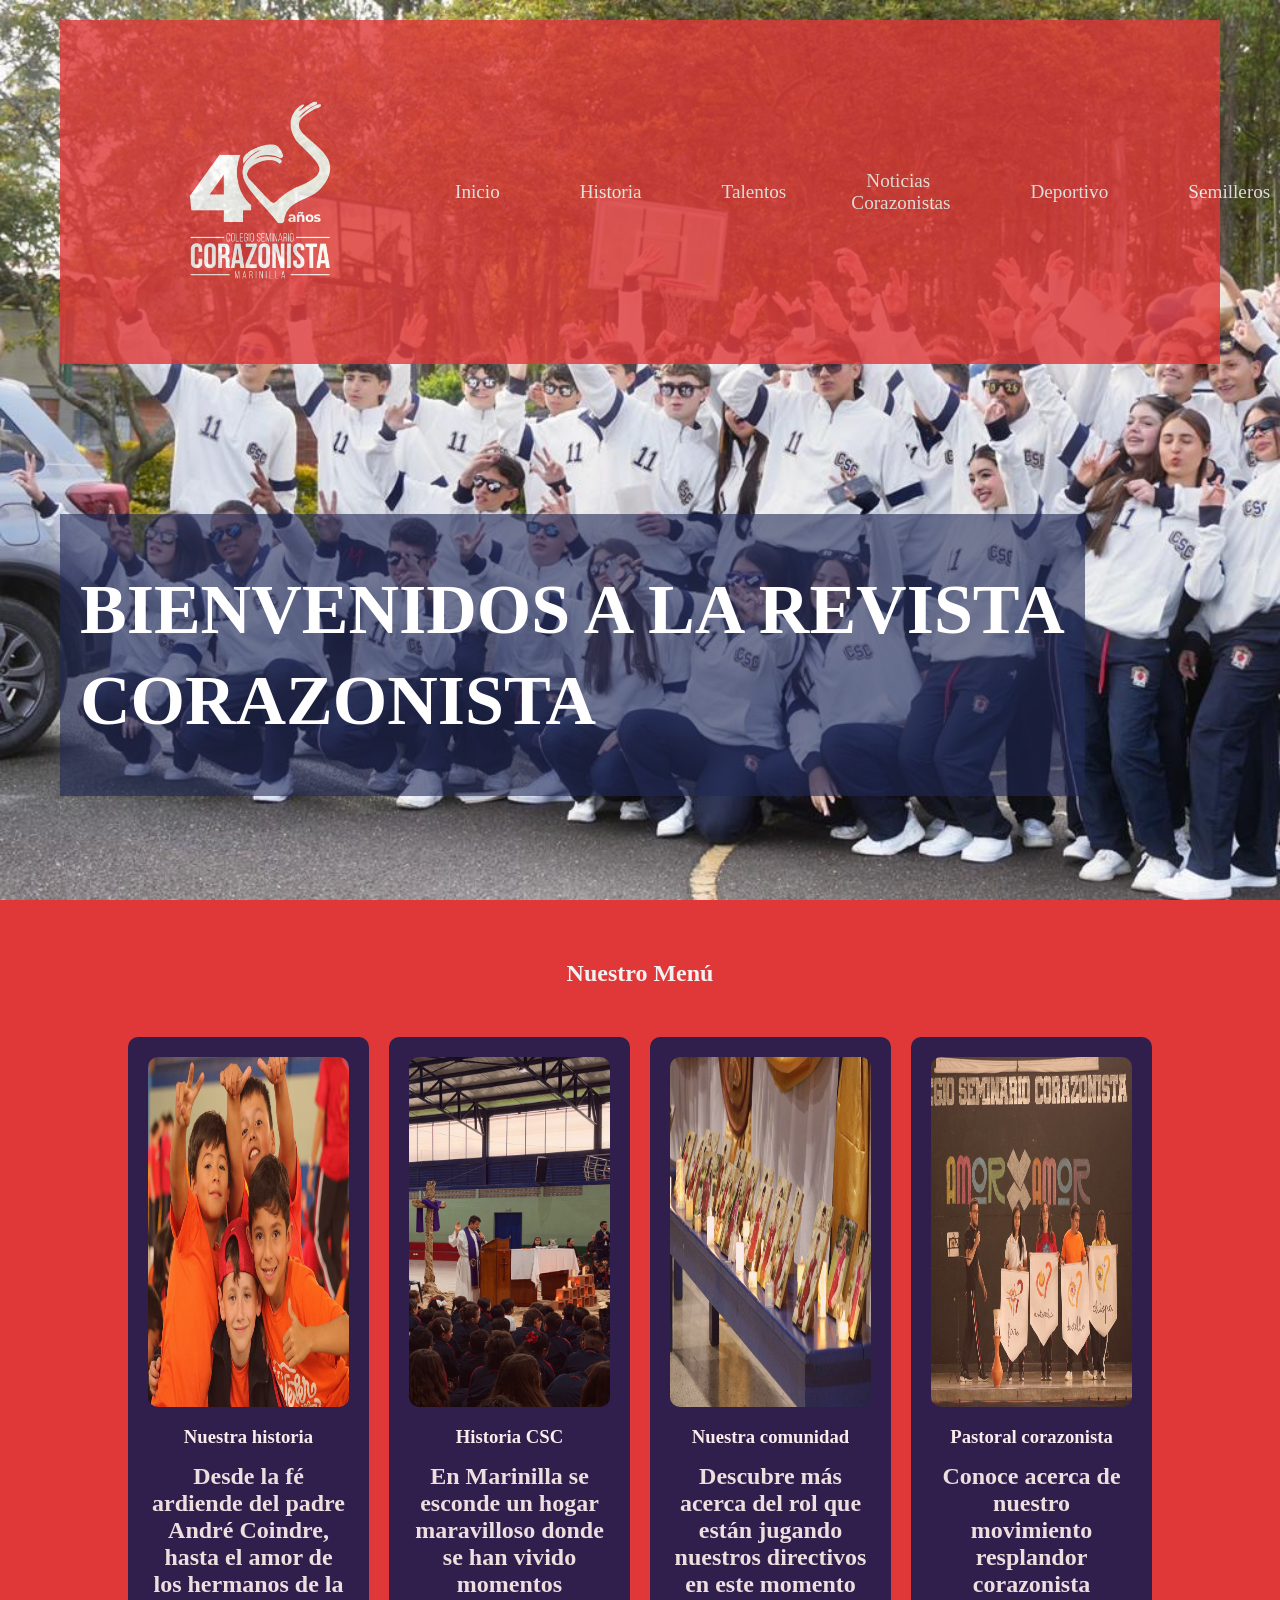
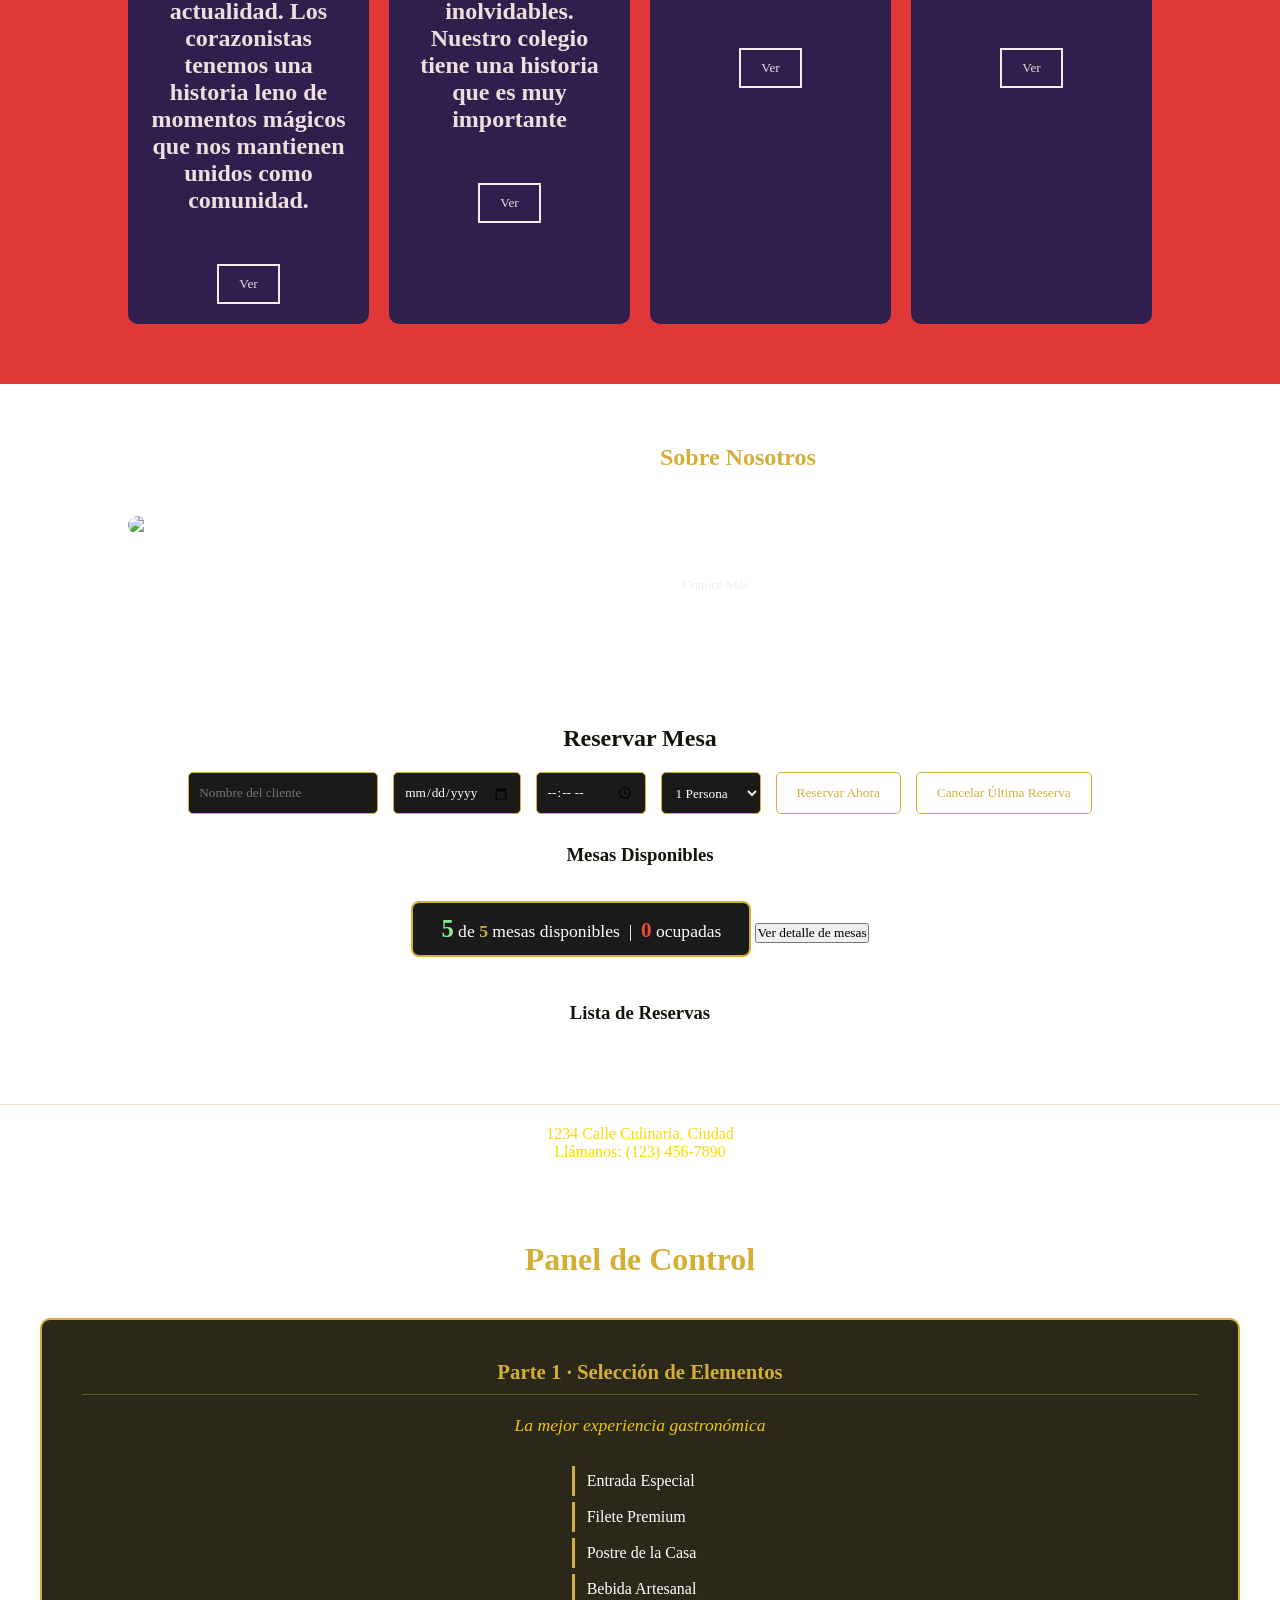
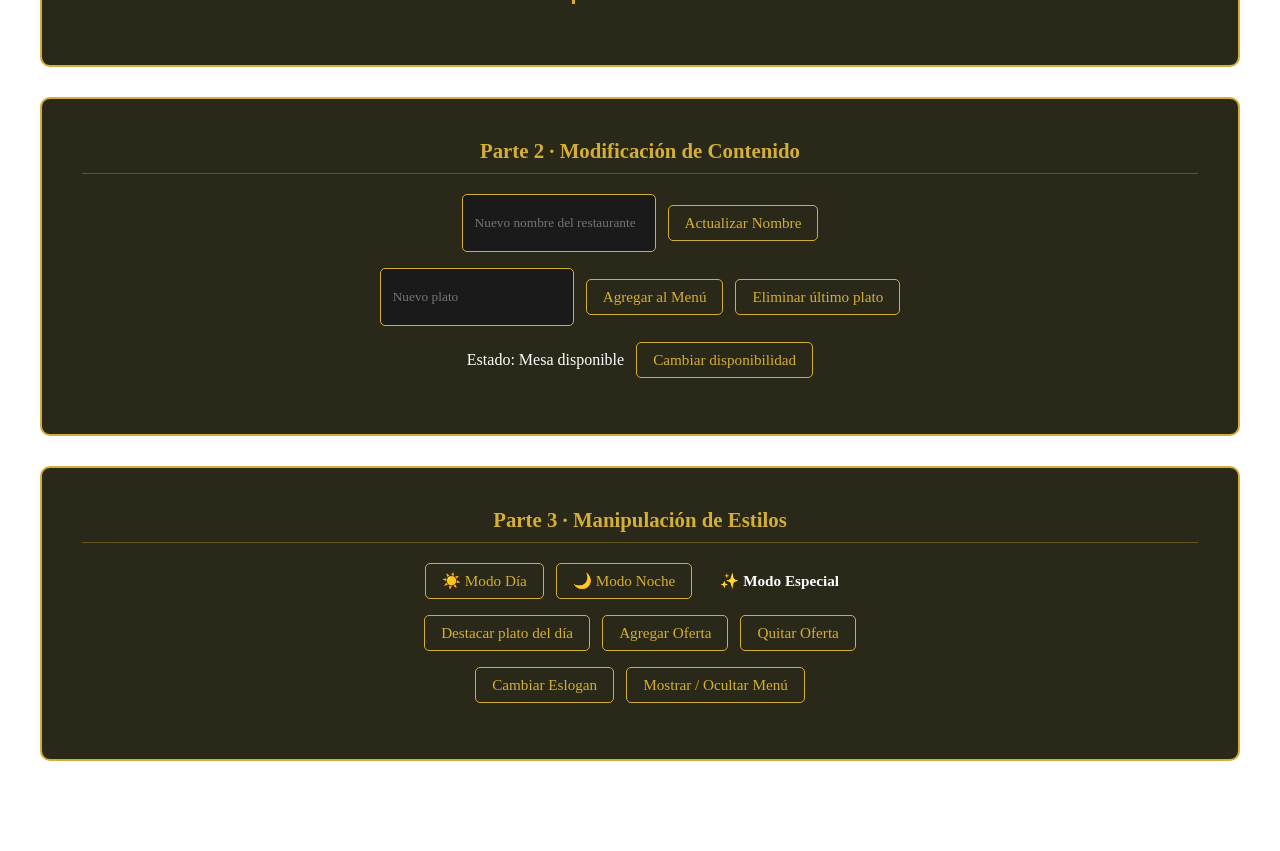
==== index.html @ 4d439c6d "Update index.html" ====
<!DOCTYPE html>
<html lang="es">
<head>
    <meta charset="UTF-8">
    <meta name="viewport" content="width=device-width, initial-scale=1.0">
    <title>Revista corazonista</title>
    <link rel="stylesheet" href="main.css">
</head>
<body>

<!-- ==========================================
     HERO / NAVEGACIÓN
     ========================================== -->
<section class="hero">
    <nav>
        <div class="logo">
            <img src="img/Logo corazonista 40 años-02.png" alt="Logo del Restaurante">
        </div>
        <div>
        <ul class="menu-nav">
            <li><a href="#inicio">Inicio     </a></li>
            <li><a href="#nosotros">Historia     </a></li>
            <li><a href="#menu">Talentos    </a></li>
            <li><a href="#reserva">Noticias Corazonistas </a></li>
            <li><a href="#reserva">Deportivo </a></li>
            <li><a href="#reserva">Semilleros </a></li>
            <li><a href="#reserva">Pastoral </a></li>
            <li><a href="#reserva">Eventos </a></li>
        </ul></div>
    </nav>
    
    <div class="contenido">
        
        
        
        <h1 id="titulo-restaurante"> Bienvenidos a la revista  <br> corazonista </h1>
        
        
          
        </div>
    </div>
    </div>
</section>

<!-- ==========================================
     SECCIÓN MENÚ
     ========================================== -->
     <section class="menu" id="menu">
        <h2>Nuestro Menú</h2>
        <div class="menu-container">
            <div class="card">
                <img src="img/primerFondo.jpg" alt="Nuestros estudiantes"
    height="350px"  width="350px">
                <h3>Nuestra historia</h3>
                <h2>Desde la fé ardiende del padre André Coindre, hasta el
    amor de los hermanos de la actualidad. Los corazonistas tenemos una
    historia leno de momentos mágicos que nos mantienen unidos como
    comunidad.</h2>
                <button class="btn-outline">Ver</button>
            </div>
            <div class="card">
                <img src="img/programacion.jpg" alt="Programación"
    height="350px"  width="350px">
                <h3>Historia CSC</h3>
                <h2>En Marinilla se esconde un hogar maravilloso donde se
    han vivido momentos inolvidables. Nuestro colegio tiene una historia
    que es muy importante</h2>
                <button class="btn-outline">Ver</button>
            </div>
            <div class="card">
                <img src="img/grados.jpg" alt="Nuestra Comunidad"
    height="350px"  width="350px">
                <h3>Nuestra comunidad</h3>
                <h2>Descubre más acerca del rol que están jugando nuestros
    directivos en este momento</h2>
                <button class="btn-outline">Ver</button>
            </div>
              <div class="card">
                <img src="img/pastoral.jpg" alt="pastoral" height="350px"
    width="350px">
                <h3>Pastoral corazonista</h3>
                <h2>Conoce acerca de nuestro movimiento resplandor corazonista</h2>
                <button class="btn-outline">Ver</button>
            </div>
        </div>
    </section>

<!-- ==========================================
     SECCIÓN SOBRE NOSOTROS
     ========================================== -->
<section class="nosotros" id="nosotros">
    <div class="nosotros-img">
        <img src="sobre nosotros.png" alt="Sobre Nosotros">
    </div>
    <div class="about-text">
        <h2>Sobre Nosotros</h2>
        <p>
            Disfruta el arte de la alta cocina con las magistrales
            creaciones de nuestro chef y un servicio excepcional.
        </p>
        <button class="btn-outline">Conoce Más</button>
    </div>
</section>

<!-- ==========================================
     SECCIÓN RESERVAS
     ========================================== -->
<section class="reservas" id="reserva">
    <h2>Reservar Mesa</h2>

    <div class="form-reserva">
        <input type="text" id="nombreCliente" placeholder="Nombre del cliente">
        <input type="date" id="fechaReserva">
        <input type="time" id="horaReserva">
        <select id="personas">
            <option value="1">1 Persona</option>
            <option value="2">2 Personas</option>
            <option value="3">3 Personas</option>
            <option value="4">4 Personas</option>
        </select>
        <button id="btnReservar" class="btn-primary">Reservar Ahora</button>
        <button id="btnCancelar">Cancelar Última Reserva</button>
    </div>

    <p id="mensajeReserva"></p>

    <h3>Mesas Disponibles</h3>

    <div id="contadorMesas">
        <span id="mesasDisponiblesNum">5</span> de
        <span id="mesasTotalNum">5</span> mesas disponibles
        &nbsp;|&nbsp;
        <span id="mesasOcupadasNum">0</span> ocupadas
    </div>

    <button id="btnMostrarMesas">Ver detalle de mesas</button>
    <ul id="listaMesas"></ul>
    <p id="resultadoMesas"></p>

    <h3>Lista de Reservas</h3>
    <ul id="listaReservas"></ul>
</section>

<!-- ==========================================
     FOOTER
     ========================================== -->
<footer>
    <p>1234 Calle Culinaria, Ciudad</p>
    <p>Llámanos: (123) 456-7890</p>
</footer>


<!-- ==========================================
      DOM 
     ========================================== -->
<section class="taller-dom">
    <h2>Panel de Control </h2>

    <!-- PARTE 1 — Selección de Elementos -->
    <div class="dom-bloque">
        <h3>Parte 1 · Selección de Elementos</h3>
        <p id="eslogan">La mejor experiencia gastronómica</p>
        <ul id="lista-menu">
            <li id="plato1" class="plato-menu">Entrada Especial</li>
            <li id="plato2" class="plato-menu">Filete Premium</li>
            <li id="plato3" class="plato-menu">Postre de la Casa</li>
            <li id="plato4" class="plato-menu">Bebida Artesanal</li>
        </ul>
    </div>

    <!-- PARTE 2 — Modificación de Contenido -->
    <div class="dom-bloque">
        <h3>Parte 2 · Modificación de Contenido</h3>

        <div class="dom-fila">
            <input type="text" id="nuevoNombre" placeholder="Nuevo nombre del restaurante">
            <button id="btnActualizar">Actualizar Nombre</button>
        </div>

        <div class="dom-fila">
            <input type="text" id="nuevoPlato" placeholder="Nuevo plato">
            <button id="btnAgregar">Agregar al Menú</button>
            <button id="btnEliminar">Eliminar último plato</button>
        </div>

        <div class="dom-fila">
            <p id="estadoMesa">Estado: Mesa disponible</p>
            <button id="btnMesa">Cambiar disponibilidad</button>
        </div>
    </div>

    <!-- PARTE 3 — Manipulación de Estilos -->
    <div class="dom-bloque">
        <h3>Parte 3 · Manipulación de Estilos</h3>

        <div class="dom-fila">
            <button id="modoDia">☀️ Modo Día</button>
            <button id="modoNoche">🌙 Modo Noche</button>
            <button id="modoEspecial">✨ Modo Especial</button>
        </div>

        <div class="dom-fila">
            <button id="btnDestacar">Destacar plato del día</button>
            <button id="btnOferta">Agregar Oferta</button>
            <button id="btnQuitarOferta">Quitar Oferta</button>
        </div>

        <div class="dom-fila">
            <button id="btnMenu">Cambiar Eslogan</button>
            <button id="btnMostrar">Mostrar / Ocultar Menú</button>
        </div>


</section>

<script src="app.js"></script>
</body>

</html>
---- main.css ----
/* ==========================================
   RESET Y BASE
   ========================================== */
* {
    margin: 0;
    padding: 0;
    box-sizing: border-box;
    font-family: Georgia, serif;
}

body {
    background-image: url(fondo.png);
    background-size: cover;
    background-attachment: fixed;
    color: white;
    font-family: "Century Gothic" ;
    
}


/* ==========================================
   HERO
   ========================================== */
.hero {
    height: 100vh;
    background-image: url(img/22bfb600-7cce-47bd-8f80-0fe6d1cf68b6.jpeg);
    background-repeat: no-repeat;
    background-size: cover;
    color: rgb(8, 8, 2);
    padding: 20px 60px;
}


/* ==========================================
   NAVEGACIÓN
   ========================================== */
nav {
    padding: 20px 50px;
    background-color: rgb(224, 56, 56);
    opacity: 0.8;
    color: white;
    
    display: flex;
    justify-content: space-between;
    align-items: center;
    gap: 30px;
    
    
}

.logo img{
    height: 300px;
    
}

.logo span {
    color: #fff;
    font-size: 18px;
}

.menu-nav {
    display: flex;
    align-items: center;
    list-style: none;
    gap: 50px;
    color: white;
}

.menu-nav a {
    font-size: 1.2em;
    margin: 0 15px;
    text-decoration: none;
    color: white;
    transition: 0.3s;
}

.menu-nav a:hover {
    color: rgb(97, 8, 8);
    text-decoration: underline;
}

.btn-nav {
    font-size: 1.2em;
    padding: 8px 15px;
    background: transparent;
    border: 1px solid #070605;
    color: #080806;
    cursor: pointer;
    transition: 0.3s;
}
.imagen1{
    width: 100px;
    height:60px
}
.btn-nav:hover {
    background: #61605d;
    color: black;
}


/* ==========================================
   CONTENIDO HERO
   ========================================== */
.contenido {
    margin-top: 150px;
    max-width: 2000px;
   
    
    
}
.contenido {
    font-size: 40px;
    font-weight: bold;
    color: white;
    text-transform: uppercase;
    line-height: 1.3;
  }
  
  .contenido {
    background: rgba(32, 40, 85, 0.6); /* fondo oscuro semitransparente */
    display: inline-block;
    padding: 10px 20px;
  }
  
.contenido h1 {
    font-size: 70px;
    margin: 40px 0;
}
.contenido h2,
.contenido h3 {
    font-size: 29px;
    margin-bottom: 30px;
}

.botones {
    margin-top: 20px;
}

.btn1 {
    padding: 10px 20px;
    
    border: none;
    cursor: pointer;
    transition: 0.3s;
}

.btn1:hover {
    background: #b8962e;
}

.btn2 {
    padding: 10px 20px;
    background: transparent;
    border: 1px solid gold;
    color: gold;
    margin-left: 10px;
    cursor: pointer;
    transition: 0.3s;
}

.btn2:hover {
    background: gold;
    color: black;
}


/* ==========================================
   BOTONES GLOBALES
   ========================================== */
.btn-primary {
     background: transparent;
    border: 1px solid #d4af37;
    color: #d4af37;
    padding: 10px 20px;
    cursor: pointer;
    border-radius: 5px;
    transition: 0.3s;
} 

.btn-primary:hover {
     background: #d4af37;
    color: #000;
}

.btn-outline {
    background: transparent;
    border: 2px solid #ffffff;
    color: #eeeeee;
    padding: 10px 20px;
    cursor: pointer;
    transition: 0.3s;
}

.btn-outline:hover {
    background: #fcebeb;
    color: rgb(151, 135, 135);
}


/* ==========================================
   SECCIÓN MENÚ
   ========================================== */
.menu {
    text-align: center;
    padding: 60px 10%;
    background-color: rgb(224, 56, 56);
}

.menu h2 {
    margin-bottom: 50px;
    color: #f1f1f1;
}

.menu-container {
    display: flex;
    justify-content: space-between;
    gap: 20px;
    color: white;
}

.card {
    background:rgb(29, 29, 80);
    opacity: 0.9;
    padding: 20px;
    border-radius: 10px;
    transition: transform 0.3s;
    flex: 1;
}

.card:hover {
    transform: translateY(-5px);

}

.card img {
    width: 100%;
    border-radius: 10px;
}

.card h3 {
    margin: 15px 0;
}



/* ==========================================
   SECCIÓN SOBRE NOSOTROS
   ========================================== */
.nosotros {
    display: flex;
    align-items: center;
    gap: 40px;
    padding: 60px 10%;
}

.nosotros h2 {
    color: #d4af37;
    margin-bottom: 20px;
}

.nosotros-img {
    flex: 1;
}

.nosotros-img img {
    width: 100%;
    border-radius: 10px;
}

.about-text {
    flex: 1;
}

.about-text p {
    margin-bottom: 20px;
    line-height: 1.7;
}


/* ==========================================
   SECCIÓN RESERVAS
   ========================================== */
.reservas {
    padding: 60px 20px;
    text-align: center;
    color: #fff;
}

.reservas h2,
.reservas h3 {
    color: #141209;
    margin-bottom: 20px;
}

.reservas h3 {
    margin-top: 30px;
}

.form-reserva {
    display: flex;
    flex-wrap: wrap;
    justify-content: center;
    gap: 15px;
    margin-bottom: 20px;
}

.form-reserva input,
.form-reserva select {
    padding: 10px;
    border: 1px solid #d4af37;
    background: #1a1a1a;
    color: #fff;
    border-radius: 5px;
    outline: none;
    transition: 0.3s;
}

.form-reserva input:focus,
.form-reserva select:focus {
    border-color: #fff;
}

#btnCancelar {
    background: transparent;
    border: 1px solid #d4af37;
    color: #d4af37;
    padding: 10px 20px;
    cursor: pointer;
    border-radius: 5px;
    transition: 0.3s;
}

#btnCancelar:hover {
    background: #d4af37;
    color: #000;
}

/* Contador de mesas en tiempo real */
#contadorMesas {
    display: inline-block;
    margin: 15px auto;
    padding: 12px 28px;
    border: 2px solid #d4af37;
    border-radius: 8px;
    font-size: 1.1em;
    background: #1a1a1a;
    color: #fff;
}

#mesasDisponiblesNum {
    color: lightgreen;
    font-size: 1.4em;
    font-weight: bold;
}

#mesasTotalNum {
    color: #d4af37;
    font-weight: bold;
}

#mesasOcupadasNum {
    color: #e74c3c;
    font-size: 1.2em;
    font-weight: bold;
}

#listaReservas,
#listaMesas {
    list-style: none;
    padding: 0;
    margin-top: 15px;
}

#listaReservas li,
#listaMesas li {
    background: #1a1a1a;
    margin: 8px auto;
    padding: 10px;
    border-radius: 5px;
    width: 300px;
    border-left: 4px solid #d4af37;
    transition: 0.3s;
}

#listaReservas li:hover,
#listaMesas li:hover {
    background: #222;
    transform: scale(1.03);
}

#mensajeReserva,
#resultadoMesas {
    margin-top: 15px;
    font-weight: bold;
    color: #d4af37;
}


/* ==========================================
   FOOTER
   ========================================== */
footer {
    text-align: center;
    padding: 20px;
    color: gold;
    border-top: 1px solid #d4af3755;
}


/* ==========================================
   TALLER DOM — PANEL DE CONTROL
   ========================================== */
.taller-dom {
    padding: 60px 40px;
    text-align: center;
}

.taller-dom > h2 {
    color: #d4af37;
    font-size: 2em;
    margin-bottom: 40px;
}

.dom-bloque {
    background-color: #2a2818;
    border: 2px solid #d4af37;
    border-radius: 10px;
    padding: 40px;
    margin-bottom: 30px;
    text-align: center;
}

.dom-bloque h3 {
    color: #d4af37;
    font-size: 1.3em;
    margin-bottom: 20px;
    border-bottom: 1px solid #d4af3755;
    padding-bottom: 10px;
}

.dom-fila {
    display: flex;
    flex-wrap: wrap;
    justify-content: center;
    align-items: center;
    gap: 12px;
    margin-bottom: 16px;
}

.taller-dom input[type="text"] {
    padding: 20px 12px;
    border: 1px solid #d4af37;
    background: #1a1a1a;
    color: #fff;
    border-radius: 5px;
    outline: none;
}

.taller-dom button {
    padding: 8px 16px;
    background: transparent;
    border: 1px solid #d4af37;
    color: #d4af37;
    border-radius: 5px;
    cursor: pointer;
    font-size: 0.95em;
    transition: 0.3s;
}

.taller-dom button:hover {
    background: #d4af37;
    color: black;
}

#lista-menu {
    list-style: none;
    margin: 15px auto;
    display: inline-block;
    text-align: left;
}

#lista-menu li {
    padding: 6px 12px;
    border-left: 3px solid #d4af37;
    margin-bottom: 6px;
    transition: 0.3s;
}

#lista-menu li:hover {
    background: #1a1a1a;
}

#eslogan {
    font-style: italic;
    color: #f1c40f;
    margin-bottom: 15px;
    font-size: 1.1em;
}

#estadoMesa {
    font-size: 1em;
    color: #fff;
}

.dom-fila label
.dom-fila input[type="range"] {
    color: #d4af37;
    margin-top: 100px;
}

#modoEspecial {
    background: linear-gradient( #4b0082) !important;
    color: white !important;
    border: none !important;
    font-weight: bold;
}

#modoEspecial:hover {
    opacity: 0.85;
}

/* Clase oferta (Parte 3 - classList) */
.oferta {
    border: 2px solid red !important;
    background-color: yellow !important;
    color: black !important;
    font-weight: bold;
}
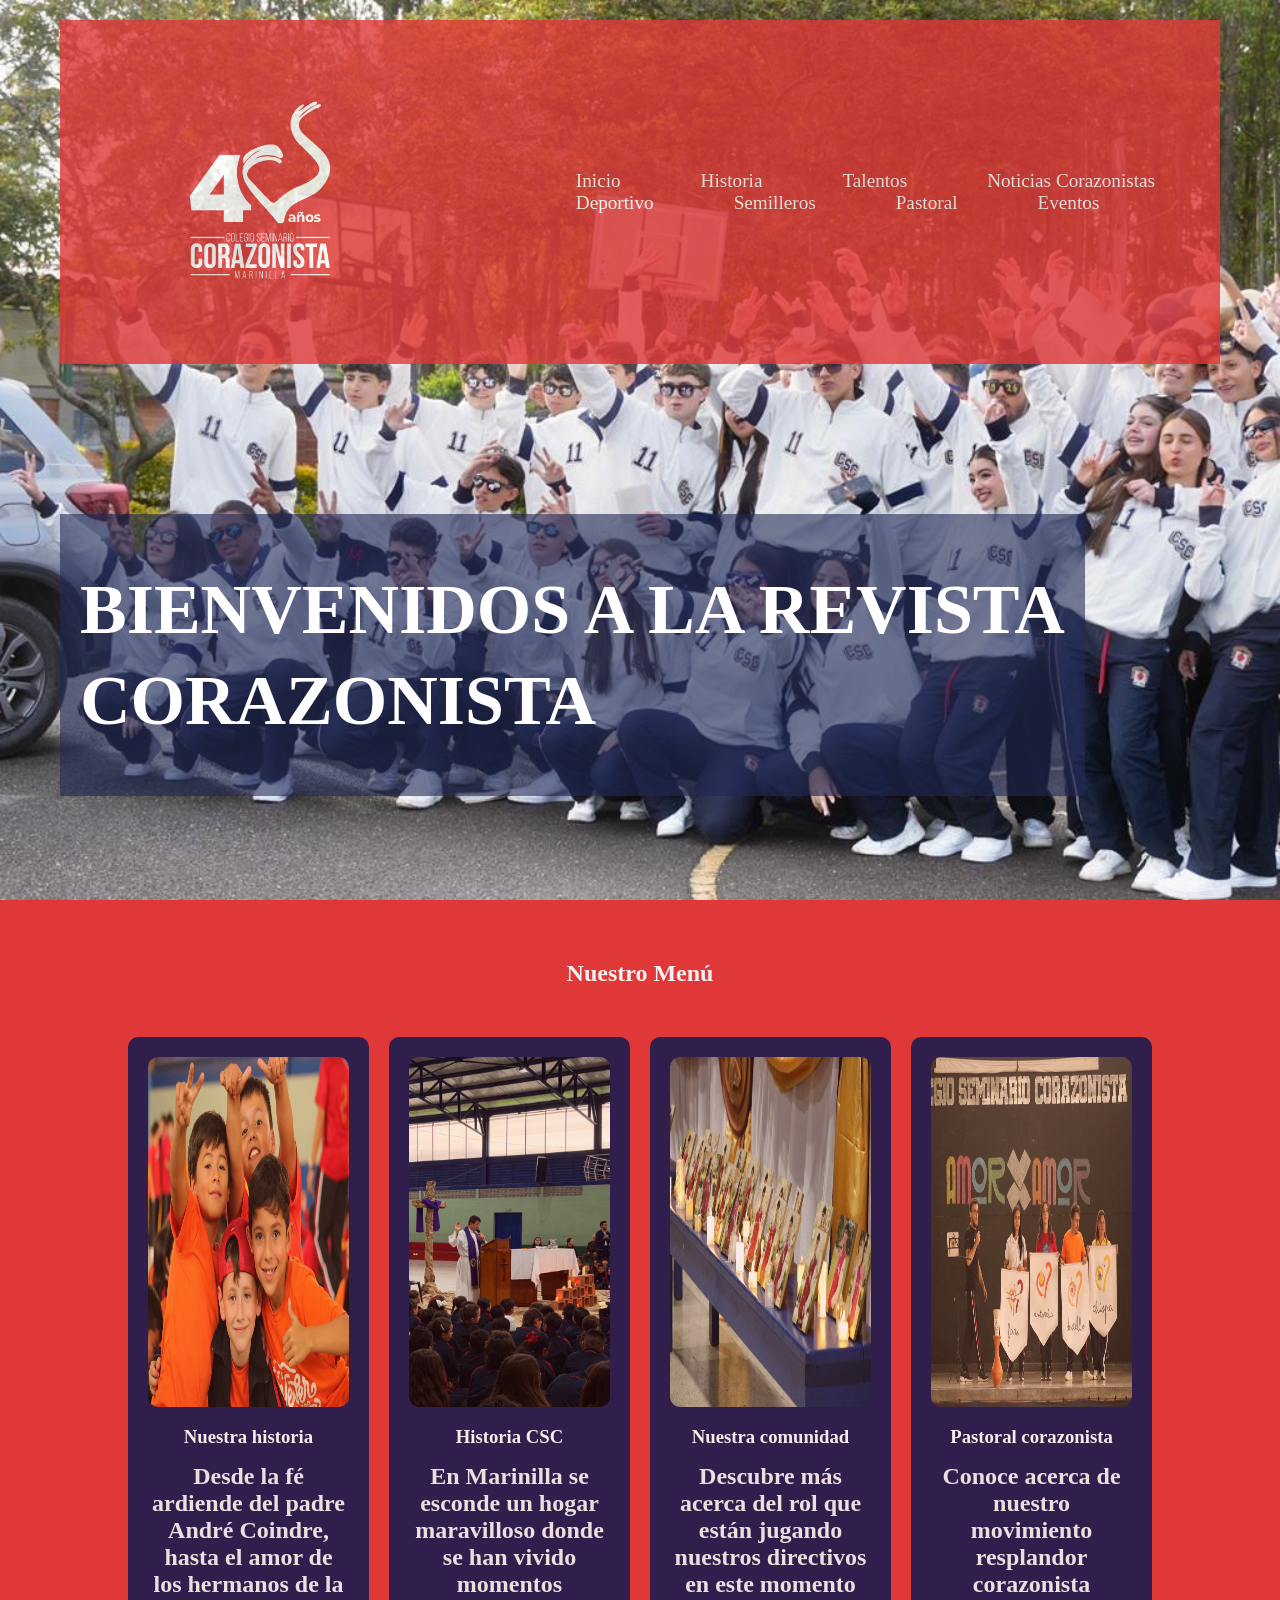
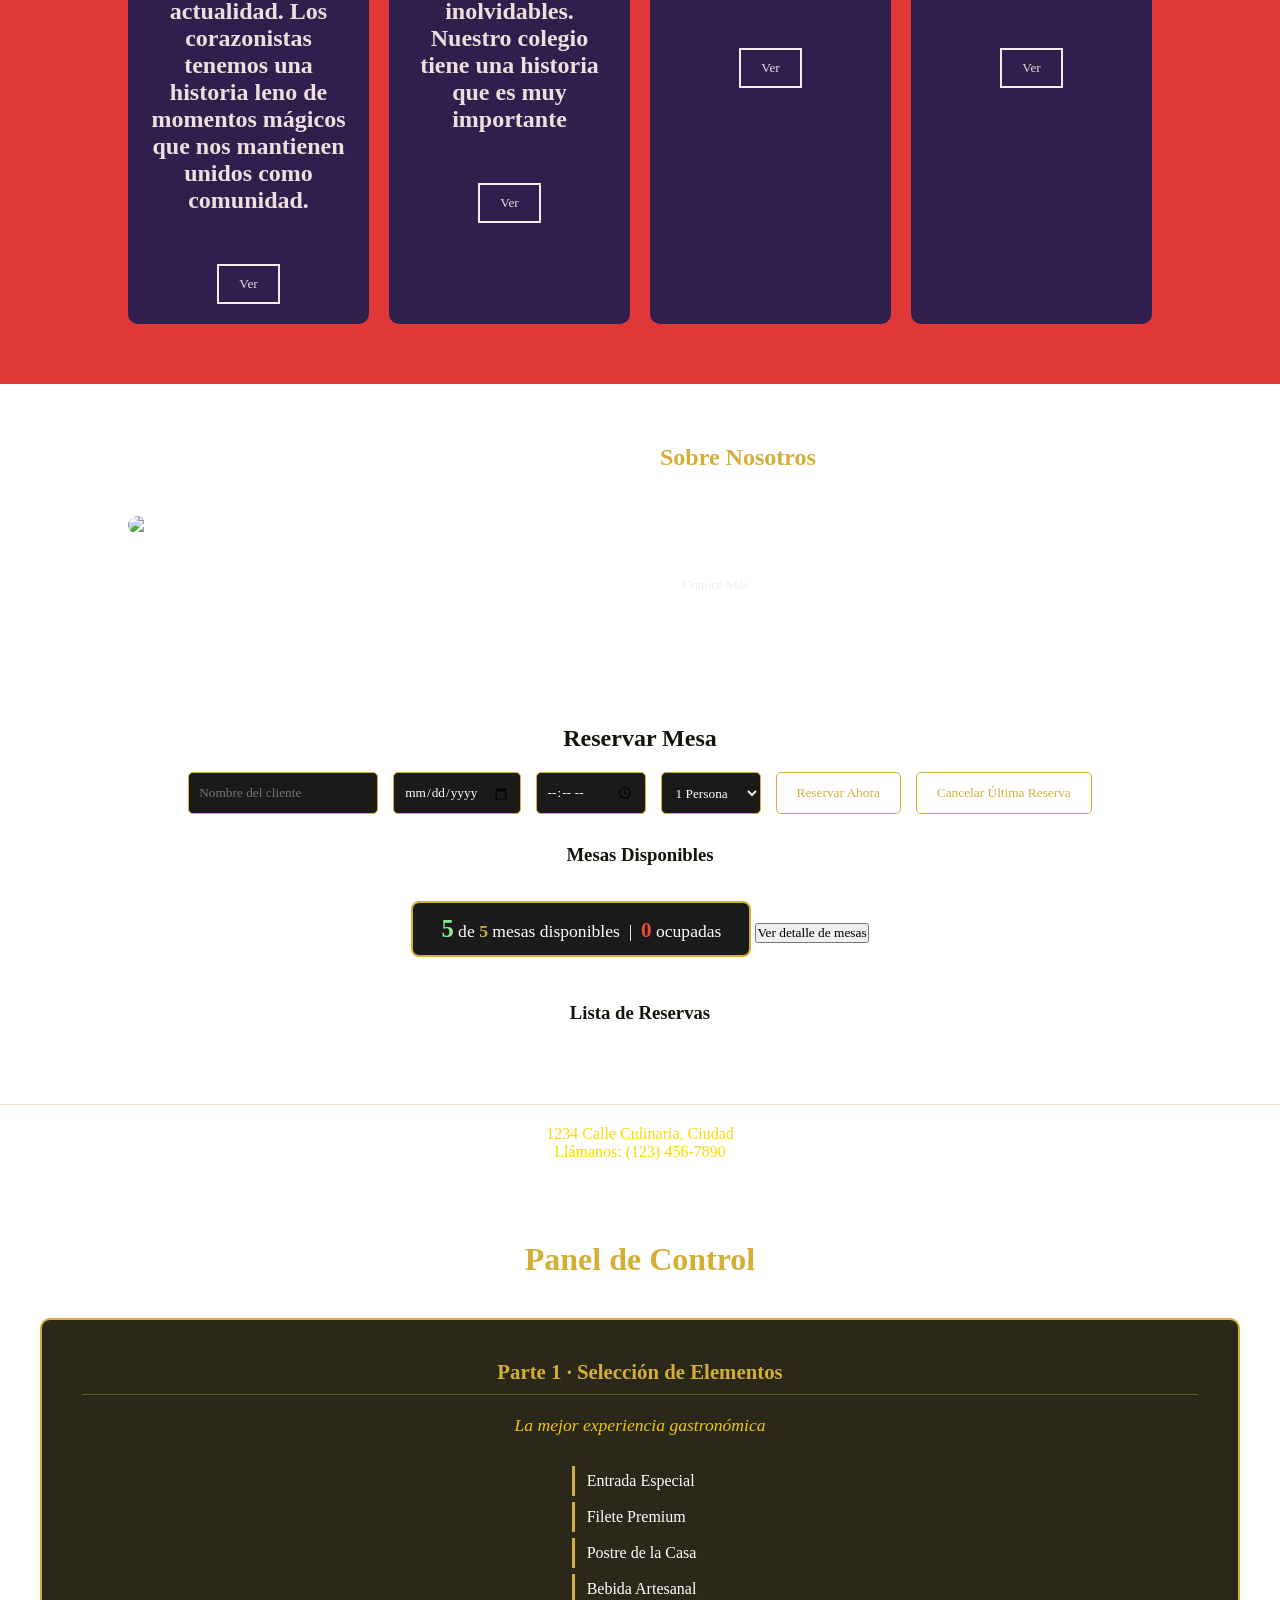
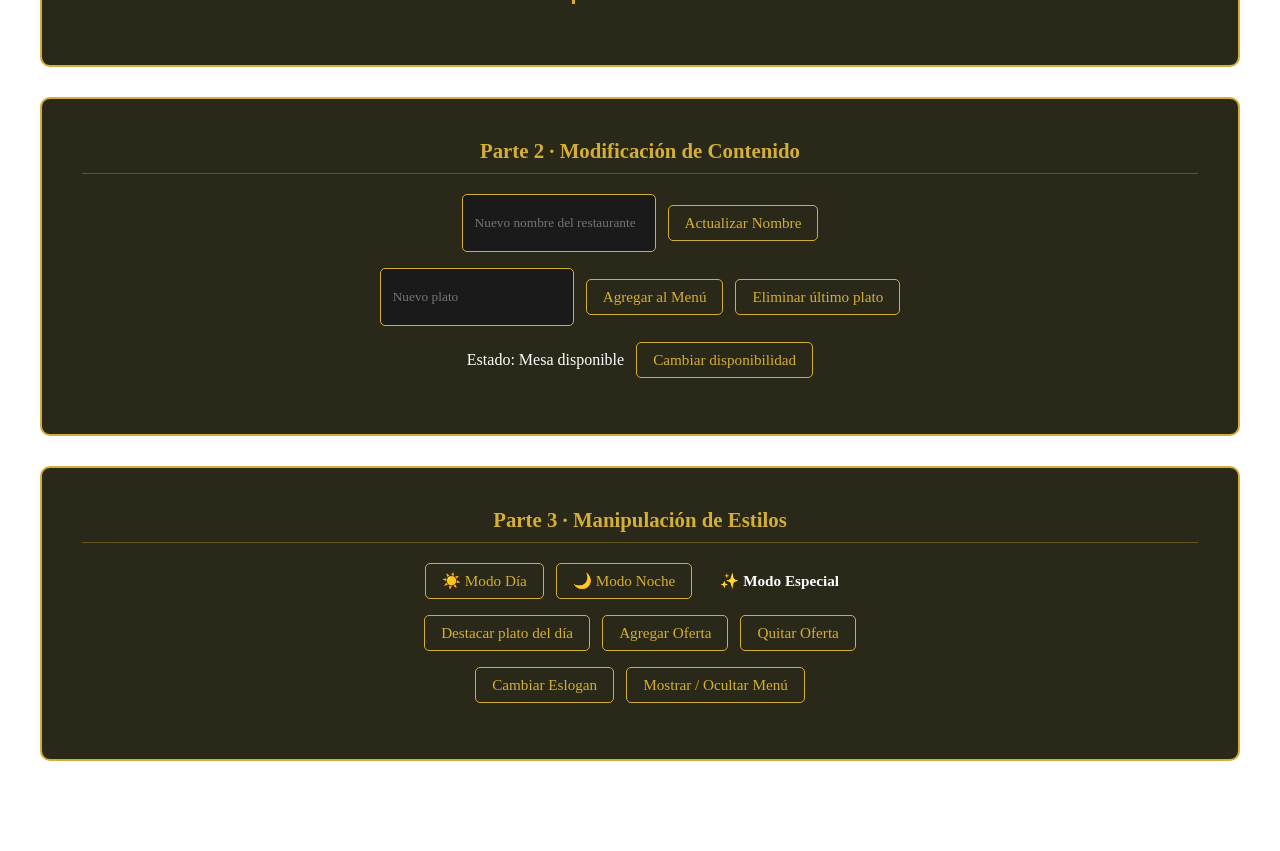
==== commit 2fbef8e7: "Update index.html" ====
--- a/index.html
+++ b/index.html
@@ -22,6 +22,7 @@
             <li><a href="#nosotros">Historia     </a></li>
             <li><a href="#menu">Talentos    </a></li>
             <li><a href="#reserva">Noticias Corazonistas </a></li>
+        </ul><ul class="menu-nav">
             <li><a href="#reserva">Deportivo </a></li>
             <li><a href="#reserva">Semilleros </a></li>
             <li><a href="#reserva">Pastoral </a></li>
@@ -217,3 +218,4 @@
 </body>
 
 </html>
+
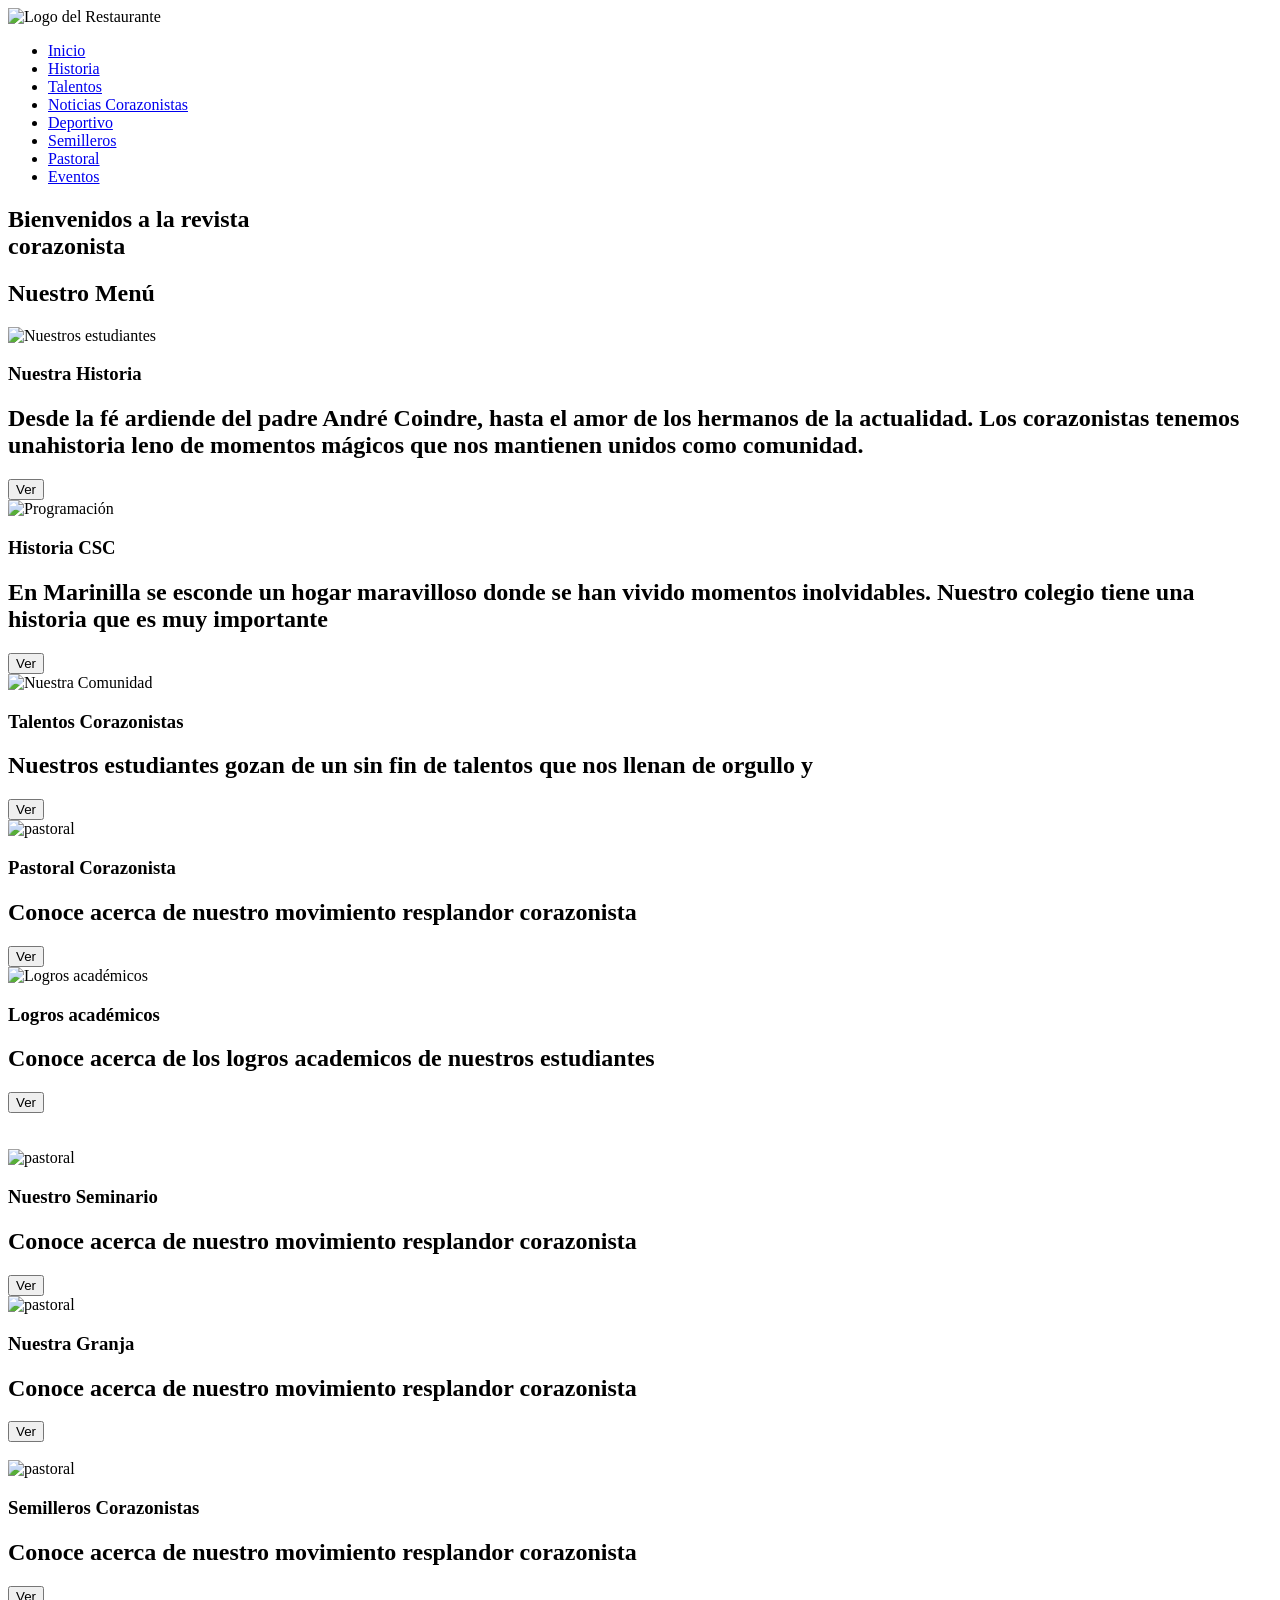
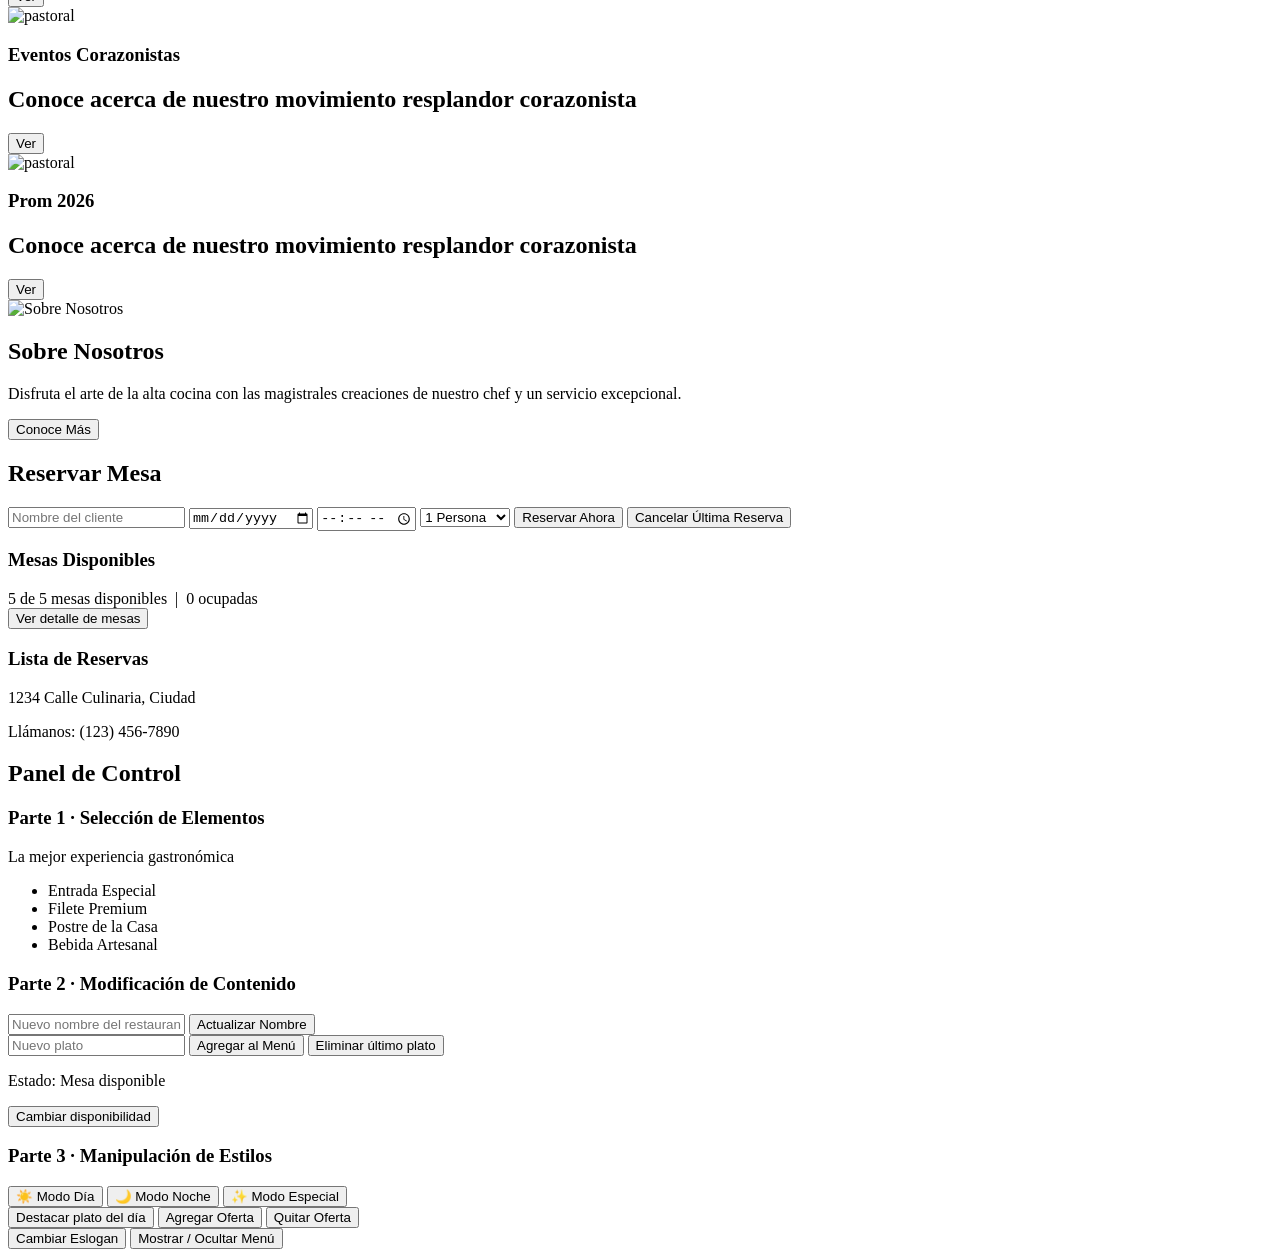
==== commit b202a8f4: "agregar archivo index.html" ====
--- a/index.html
+++ b/index.html
@@ -1,221 +1,247 @@
-<!DOCTYPE html>
-<html lang="es">
-<head>
-    <meta charset="UTF-8">
-    <meta name="viewport" content="width=device-width, initial-scale=1.0">
-    <title>Revista corazonista</title>
-    <link rel="stylesheet" href="main.css">
-</head>
-<body>
-
-<!-- ==========================================
-     HERO / NAVEGACIÓN
-     ========================================== -->
-<section class="hero">
-    <nav>
-        <div class="logo">
-            <img src="img/Logo corazonista 40 años-02.png" alt="Logo del Restaurante">
-        </div>
-        <div>
-        <ul class="menu-nav">
-            <li><a href="#inicio">Inicio     </a></li>
-            <li><a href="#nosotros">Historia     </a></li>
-            <li><a href="#menu">Talentos    </a></li>
-            <li><a href="#reserva">Noticias Corazonistas </a></li>
-        </ul><ul class="menu-nav">
-            <li><a href="#reserva">Deportivo </a></li>
-            <li><a href="#reserva">Semilleros </a></li>
-            <li><a href="#reserva">Pastoral </a></li>
-            <li><a href="#reserva">Eventos </a></li>
-        </ul></div>
-    </nav>
-    
-    <div class="contenido">
-        
-        
-        
-        <h1 id="titulo-restaurante"> Bienvenidos a la revista  <br> corazonista </h1>
-        
-        
-          
-        </div>
-    </div>
-    </div>
-</section>
-
-<!-- ==========================================
-     SECCIÓN MENÚ
-     ========================================== -->
-     <section class="menu" id="menu">
-        <h2>Nuestro Menú</h2>
-        <div class="menu-container">
-            <div class="card">
-                <img src="img/primerFondo.jpg" alt="Nuestros estudiantes"
-    height="350px"  width="350px">
-                <h3>Nuestra historia</h3>
-                <h2>Desde la fé ardiende del padre André Coindre, hasta el
-    amor de los hermanos de la actualidad. Los corazonistas tenemos una
-    historia leno de momentos mágicos que nos mantienen unidos como
-    comunidad.</h2>
-                <button class="btn-outline">Ver</button>
-            </div>
-            <div class="card">
-                <img src="img/programacion.jpg" alt="Programación"
-    height="350px"  width="350px">
-                <h3>Historia CSC</h3>
-                <h2>En Marinilla se esconde un hogar maravilloso donde se
-    han vivido momentos inolvidables. Nuestro colegio tiene una historia
-    que es muy importante</h2>
-                <button class="btn-outline">Ver</button>
-            </div>
-            <div class="card">
-                <img src="img/grados.jpg" alt="Nuestra Comunidad"
-    height="350px"  width="350px">
-                <h3>Nuestra comunidad</h3>
-                <h2>Descubre más acerca del rol que están jugando nuestros
-    directivos en este momento</h2>
-                <button class="btn-outline">Ver</button>
-            </div>
-              <div class="card">
-                <img src="img/pastoral.jpg" alt="pastoral" height="350px"
-    width="350px">
-                <h3>Pastoral corazonista</h3>
-                <h2>Conoce acerca de nuestro movimiento resplandor corazonista</h2>
-                <button class="btn-outline">Ver</button>
-            </div>
-        </div>
-    </section>
-
-<!-- ==========================================
-     SECCIÓN SOBRE NOSOTROS
-     ========================================== -->
-<section class="nosotros" id="nosotros">
-    <div class="nosotros-img">
-        <img src="sobre nosotros.png" alt="Sobre Nosotros">
-    </div>
-    <div class="about-text">
-        <h2>Sobre Nosotros</h2>
-        <p>
-            Disfruta el arte de la alta cocina con las magistrales
-            creaciones de nuestro chef y un servicio excepcional.
-        </p>
-        <button class="btn-outline">Conoce Más</button>
-    </div>
-</section>
-
-<!-- ==========================================
-     SECCIÓN RESERVAS
-     ========================================== -->
-<section class="reservas" id="reserva">
-    <h2>Reservar Mesa</h2>
-
-    <div class="form-reserva">
-        <input type="text" id="nombreCliente" placeholder="Nombre del cliente">
-        <input type="date" id="fechaReserva">
-        <input type="time" id="horaReserva">
-        <select id="personas">
-            <option value="1">1 Persona</option>
-            <option value="2">2 Personas</option>
-            <option value="3">3 Personas</option>
-            <option value="4">4 Personas</option>
-        </select>
-        <button id="btnReservar" class="btn-primary">Reservar Ahora</button>
-        <button id="btnCancelar">Cancelar Última Reserva</button>
-    </div>
-
-    <p id="mensajeReserva"></p>
-
-    <h3>Mesas Disponibles</h3>
-
-    <div id="contadorMesas">
-        <span id="mesasDisponiblesNum">5</span> de
-        <span id="mesasTotalNum">5</span> mesas disponibles
-        &nbsp;|&nbsp;
-        <span id="mesasOcupadasNum">0</span> ocupadas
-    </div>
-
-    <button id="btnMostrarMesas">Ver detalle de mesas</button>
-    <ul id="listaMesas"></ul>
-    <p id="resultadoMesas"></p>
-
-    <h3>Lista de Reservas</h3>
-    <ul id="listaReservas"></ul>
-</section>
-
-<!-- ==========================================
-     FOOTER
-     ========================================== -->
-<footer>
-    <p>1234 Calle Culinaria, Ciudad</p>
-    <p>Llámanos: (123) 456-7890</p>
-</footer>
-
-
-<!-- ==========================================
-      DOM 
-     ========================================== -->
-<section class="taller-dom">
-    <h2>Panel de Control </h2>
-
-    <!-- PARTE 1 — Selección de Elementos -->
-    <div class="dom-bloque">
-        <h3>Parte 1 · Selección de Elementos</h3>
-        <p id="eslogan">La mejor experiencia gastronómica</p>
-        <ul id="lista-menu">
-            <li id="plato1" class="plato-menu">Entrada Especial</li>
-            <li id="plato2" class="plato-menu">Filete Premium</li>
-            <li id="plato3" class="plato-menu">Postre de la Casa</li>
-            <li id="plato4" class="plato-menu">Bebida Artesanal</li>
-        </ul>
-    </div>
-
-    <!-- PARTE 2 — Modificación de Contenido -->
-    <div class="dom-bloque">
-        <h3>Parte 2 · Modificación de Contenido</h3>
-
-        <div class="dom-fila">
-            <input type="text" id="nuevoNombre" placeholder="Nuevo nombre del restaurante">
-            <button id="btnActualizar">Actualizar Nombre</button>
-        </div>
-
-        <div class="dom-fila">
-            <input type="text" id="nuevoPlato" placeholder="Nuevo plato">
-            <button id="btnAgregar">Agregar al Menú</button>
-            <button id="btnEliminar">Eliminar último plato</button>
-        </div>
-
-        <div class="dom-fila">
-            <p id="estadoMesa">Estado: Mesa disponible</p>
-            <button id="btnMesa">Cambiar disponibilidad</button>
-        </div>
-    </div>
-
-    <!-- PARTE 3 — Manipulación de Estilos -->
-    <div class="dom-bloque">
-        <h3>Parte 3 · Manipulación de Estilos</h3>
-
-        <div class="dom-fila">
-            <button id="modoDia">☀️ Modo Día</button>
-            <button id="modoNoche">🌙 Modo Noche</button>
-            <button id="modoEspecial">✨ Modo Especial</button>
-        </div>
-
-        <div class="dom-fila">
-            <button id="btnDestacar">Destacar plato del día</button>
-            <button id="btnOferta">Agregar Oferta</button>
-            <button id="btnQuitarOferta">Quitar Oferta</button>
-        </div>
-
-        <div class="dom-fila">
-            <button id="btnMenu">Cambiar Eslogan</button>
-            <button id="btnMostrar">Mostrar / Ocultar Menú</button>
-        </div>
-
-
-</section>
-
-<script src="app.js"></script>
-</body>
-
-</html>
-
+<!DOCTYPE html>
+<html lang="es">
+<head>
+    <meta charset="UTF-8">
+    <meta name="viewport" content="width=device-width, initial-scale=1.0">
+    <title>Revista corazonista</title>
+    <link rel="stylesheet" href="main.css">
+</head>
+<body>
+
+<!-- ==========================================
+     HERO / NAVEGACIÓN
+     ========================================== -->
+<section class="hero">
+    <nav>
+        <div class="logo">
+            <img src="img/Logo corazonista 40 años-02.png" alt="Logo del Restaurante">
+        </div>
+        <ul class="menu-nav">
+            <li><a href="#menu">Inicio     </a></li>
+            <li><a href="#menu">Historia     </a></li>
+            <li><a href="#menu">Talentos    </a></li>
+            <li><a href="#menu">Noticias Corazonistas </a></li>
+            <li><a href="#menu">Deportivo </a></li>
+            <li><a href="#menu">Semilleros </a></li>
+            <li><a href="#menu">Pastoral </a></li>
+            <li><a href="#menu">Eventos </a></li>
+        </ul>
+    </nav>
+    
+    <div class="contenido">
+        
+        
+        
+        <h1 id="titulo-restaurante"> Bienvenidos a la revista  <br> corazonista </h1>
+        
+        
+          
+        </div>
+    </div>
+    </div>
+</section>
+
+<!-- ==========================================
+     SECCIÓN MENÚ
+     ========================================== -->
+     <section class="menu" id="menu">
+        <h2>Nuestro Menú</h2>
+        <div class="menu-container">
+            <div class="card">
+                <img src="img/primerFondo.jpg" alt="Nuestros estudiantes" height="350px"  width="350px">
+                <h3>Nuestra Historia</h3>
+                <h2>Desde la fé ardiende del padre André Coindre, hasta el amor de los hermanos de la actualidad. Los corazonistas tenemos unahistoria leno de momentos mágicos que nos mantienen unidos como comunidad.</h2>
+                <button class="btn-outline">Ver</button>
+            </div>
+            <div class="card">
+                <img src="img/programacion.jpg" alt="Programación" height="350px"  width="350px">
+                <h3>Historia CSC</h3>
+                <h2>En Marinilla se esconde un hogar maravilloso donde se han vivido momentos inolvidables. Nuestro colegio tiene una historia que es muy importante</h2>
+                <button class="btn-outline">Ver</button>
+            </div>
+            <div class="card">
+                <img src="img/grados.jpg" alt="Nuestra Comunidad" height="350px"  width="350px">
+                <h3>Talentos Corazonistas</h3>
+                <h2>Nuestros estudiantes gozan de un sin fin de talentos que nos llenan de orgullo y </h2>
+                <button class="btn-outline">Ver</button>
+            </div>
+              <div class="card">
+                <img src="img/pastoral.jpg" alt="pastoral" height="350px" width="350px">
+                <h3>Pastoral Corazonista</h3>
+                <h2>Conoce acerca de nuestro movimiento resplandor corazonista</h2>
+                <button class="btn-outline">Ver</button>
+            </div>
+            <div class="card">
+                <img src="img/logros.jpg" alt="Logros académicos" height="350px" width="350px">
+                <h3>Logros académicos</h3>
+                <h2>Conoce acerca de los logros academicos de nuestros estudiantes</h2>
+                <button class="btn-outline">Ver</button>
+            </div>
+        </div>
+        <br></br>
+        <div class="menu-container">
+            <div class="card">
+                <img src="img/pastoral.jpg" alt="pastoral" height="350px" width="350px">
+                <h3>Nuestro Seminario</h3>
+                <h2>Conoce acerca de nuestro movimiento resplandor corazonista</h2>
+                <button class="btn-outline">Ver</button>
+            </div>
+            <div class="card">
+                <img src="img/pastoral.jpg" alt="pastoral" height="350px" width="350px">
+                <h3>Nuestra Granja</h3>
+                <h2>Conoce acerca de nuestro movimiento resplandor corazonista</h2>
+                <button class="btn-outline">Ver</button>
+            </div>
+            <br>
+            <div class="card">
+                <img src="img/pastoral.jpg" alt="pastoral" height="350px" width="350px">
+                <h3>Semilleros Corazonistas</h3>
+                <h2>Conoce acerca de nuestro movimiento resplandor corazonista</h2>
+                <button class="btn-outline">Ver</button>
+            </div>
+            <div class="card">
+                <img src="img/pastoral.jpg" alt="pastoral" height="350px" width="350px">
+                <h3>Eventos Corazonistas</h3>
+                <h2>Conoce acerca de nuestro movimiento resplandor corazonista</h2>
+                <button class="btn-outline">Ver</button>
+            </div>
+            <div class="card">
+                <img src="img/pastoral.jpg" alt="pastoral" height="350px" width="350px">
+                <h3>Prom 2026</h3>
+                <h2>Conoce acerca de nuestro movimiento resplandor corazonista</h2>
+                <button class="btn-outline">Ver</button>
+            </div>
+        </div>
+    </section>
+
+<!-- ==========================================
+     SECCIÓN SOBRE NOSOTROS
+     ========================================== -->
+<section class="nosotros" id="nosotros">
+    <div class="nosotros-img">
+        <img src="sobre nosotros.png" alt="Sobre Nosotros">
+    </div>
+    <div class="about-text">
+        <h2>Sobre Nosotros</h2>
+        <p>
+            Disfruta el arte de la alta cocina con las magistrales
+            creaciones de nuestro chef y un servicio excepcional.
+        </p>
+        <button class="btn-outline">Conoce Más</button>
+    </div>
+</section>
+
+<!-- ==========================================
+     SECCIÓN RESERVAS
+     ========================================== -->
+<section class="reservas" id="reserva">
+    <h2>Reservar Mesa</h2>
+
+    <div class="form-reserva">
+        <input type="text" id="nombreCliente" placeholder="Nombre del cliente">
+        <input type="date" id="fechaReserva">
+        <input type="time" id="horaReserva">
+        <select id="personas">
+            <option value="1">1 Persona</option>
+            <option value="2">2 Personas</option>
+            <option value="3">3 Personas</option>
+            <option value="4">4 Personas</option>
+        </select>
+        <button id="btnReservar" class="btn-primary">Reservar Ahora</button>
+        <button id="btnCancelar">Cancelar Última Reserva</button>
+    </div>
+
+    <p id="mensajeReserva"></p>
+
+    <h3>Mesas Disponibles</h3>
+
+    <div id="contadorMesas">
+        <span id="mesasDisponiblesNum">5</span> de
+        <span id="mesasTotalNum">5</span> mesas disponibles
+        &nbsp;|&nbsp;
+        <span id="mesasOcupadasNum">0</span> ocupadas
+    </div>
+
+    <button id="btnMostrarMesas">Ver detalle de mesas</button>
+    <ul id="listaMesas"></ul>
+    <p id="resultadoMesas"></p>
+
+    <h3>Lista de Reservas</h3>
+    <ul id="listaReservas"></ul>
+</section>
+
+<!-- ==========================================
+     FOOTER
+     ========================================== -->
+<footer>
+    <p>1234 Calle Culinaria, Ciudad</p>
+    <p>Llámanos: (123) 456-7890</p>
+</footer>
+
+
+<!-- ==========================================
+      DOM 
+     ========================================== -->
+<section class="taller-dom">
+    <h2>Panel de Control </h2>
+
+    <!-- PARTE 1 — Selección de Elementos -->
+    <div class="dom-bloque">
+        <h3>Parte 1 · Selección de Elementos</h3>
+        <p id="eslogan">La mejor experiencia gastronómica</p>
+        <ul id="lista-menu">
+            <li id="plato1" class="plato-menu">Entrada Especial</li>
+            <li id="plato2" class="plato-menu">Filete Premium</li>
+            <li id="plato3" class="plato-menu">Postre de la Casa</li>
+            <li id="plato4" class="plato-menu">Bebida Artesanal</li>
+        </ul>
+    </div>
+
+    <!-- PARTE 2 — Modificación de Contenido -->
+    <div class="dom-bloque">
+        <h3>Parte 2 · Modificación de Contenido</h3>
+
+        <div class="dom-fila">
+            <input type="text" id="nuevoNombre" placeholder="Nuevo nombre del restaurante">
+            <button id="btnActualizar">Actualizar Nombre</button>
+        </div>
+
+        <div class="dom-fila">
+            <input type="text" id="nuevoPlato" placeholder="Nuevo plato">
+            <button id="btnAgregar">Agregar al Menú</button>
+            <button id="btnEliminar">Eliminar último plato</button>
+        </div>
+
+        <div class="dom-fila">
+            <p id="estadoMesa">Estado: Mesa disponible</p>
+            <button id="btnMesa">Cambiar disponibilidad</button>
+        </div>
+    </div>
+
+    <!-- PARTE 3 — Manipulación de Estilos -->
+    <div class="dom-bloque">
+        <h3>Parte 3 · Manipulación de Estilos</h3>
+
+        <div class="dom-fila">
+            <button id="modoDia">☀️ Modo Día</button>
+            <button id="modoNoche">🌙 Modo Noche</button>
+            <button id="modoEspecial">✨ Modo Especial</button>
+        </div>
+
+        <div class="dom-fila">
+            <button id="btnDestacar">Destacar plato del día</button>
+            <button id="btnOferta">Agregar Oferta</button>
+            <button id="btnQuitarOferta">Quitar Oferta</button>
+        </div>
+
+        <div class="dom-fila">
+            <button id="btnMenu">Cambiar Eslogan</button>
+            <button id="btnMostrar">Mostrar / Ocultar Menú</button>
+        </div>
+
+
+</section>
+
+<script src="app.js"></script>
+</body>
+</html>
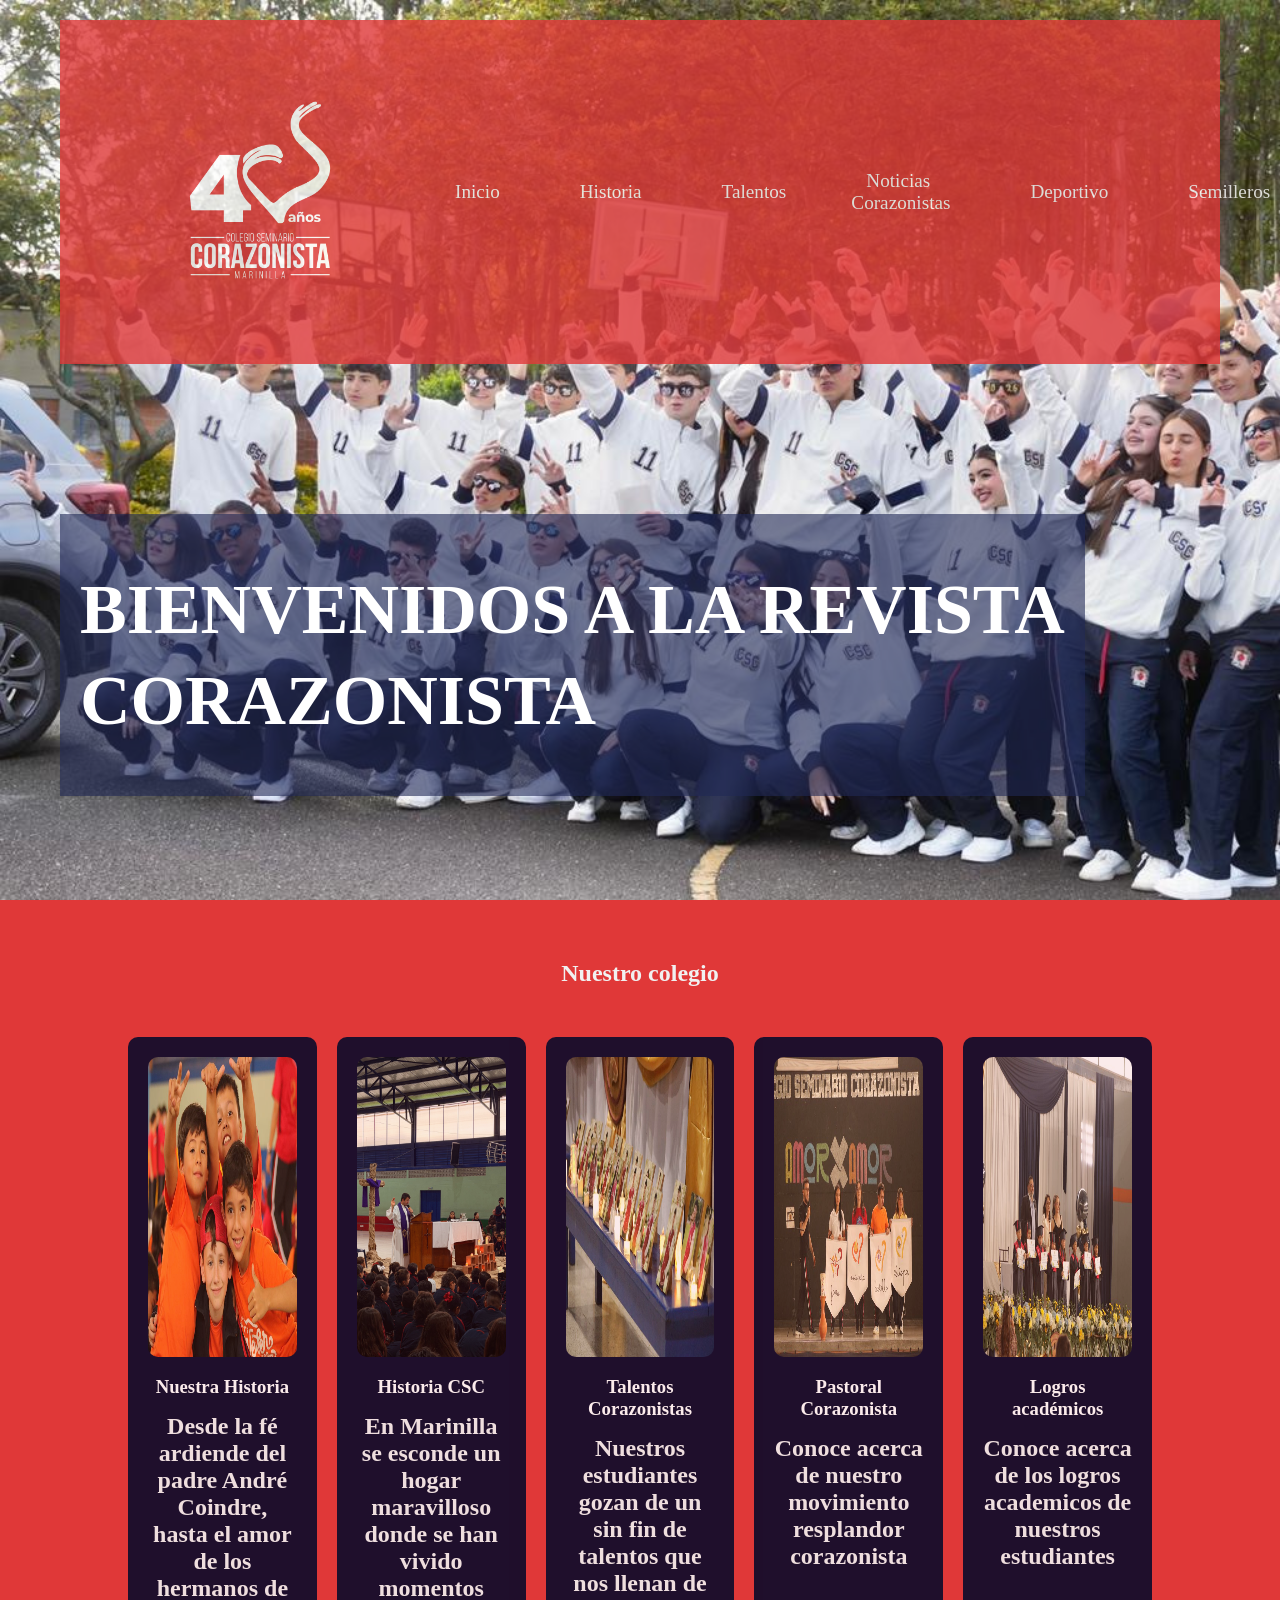
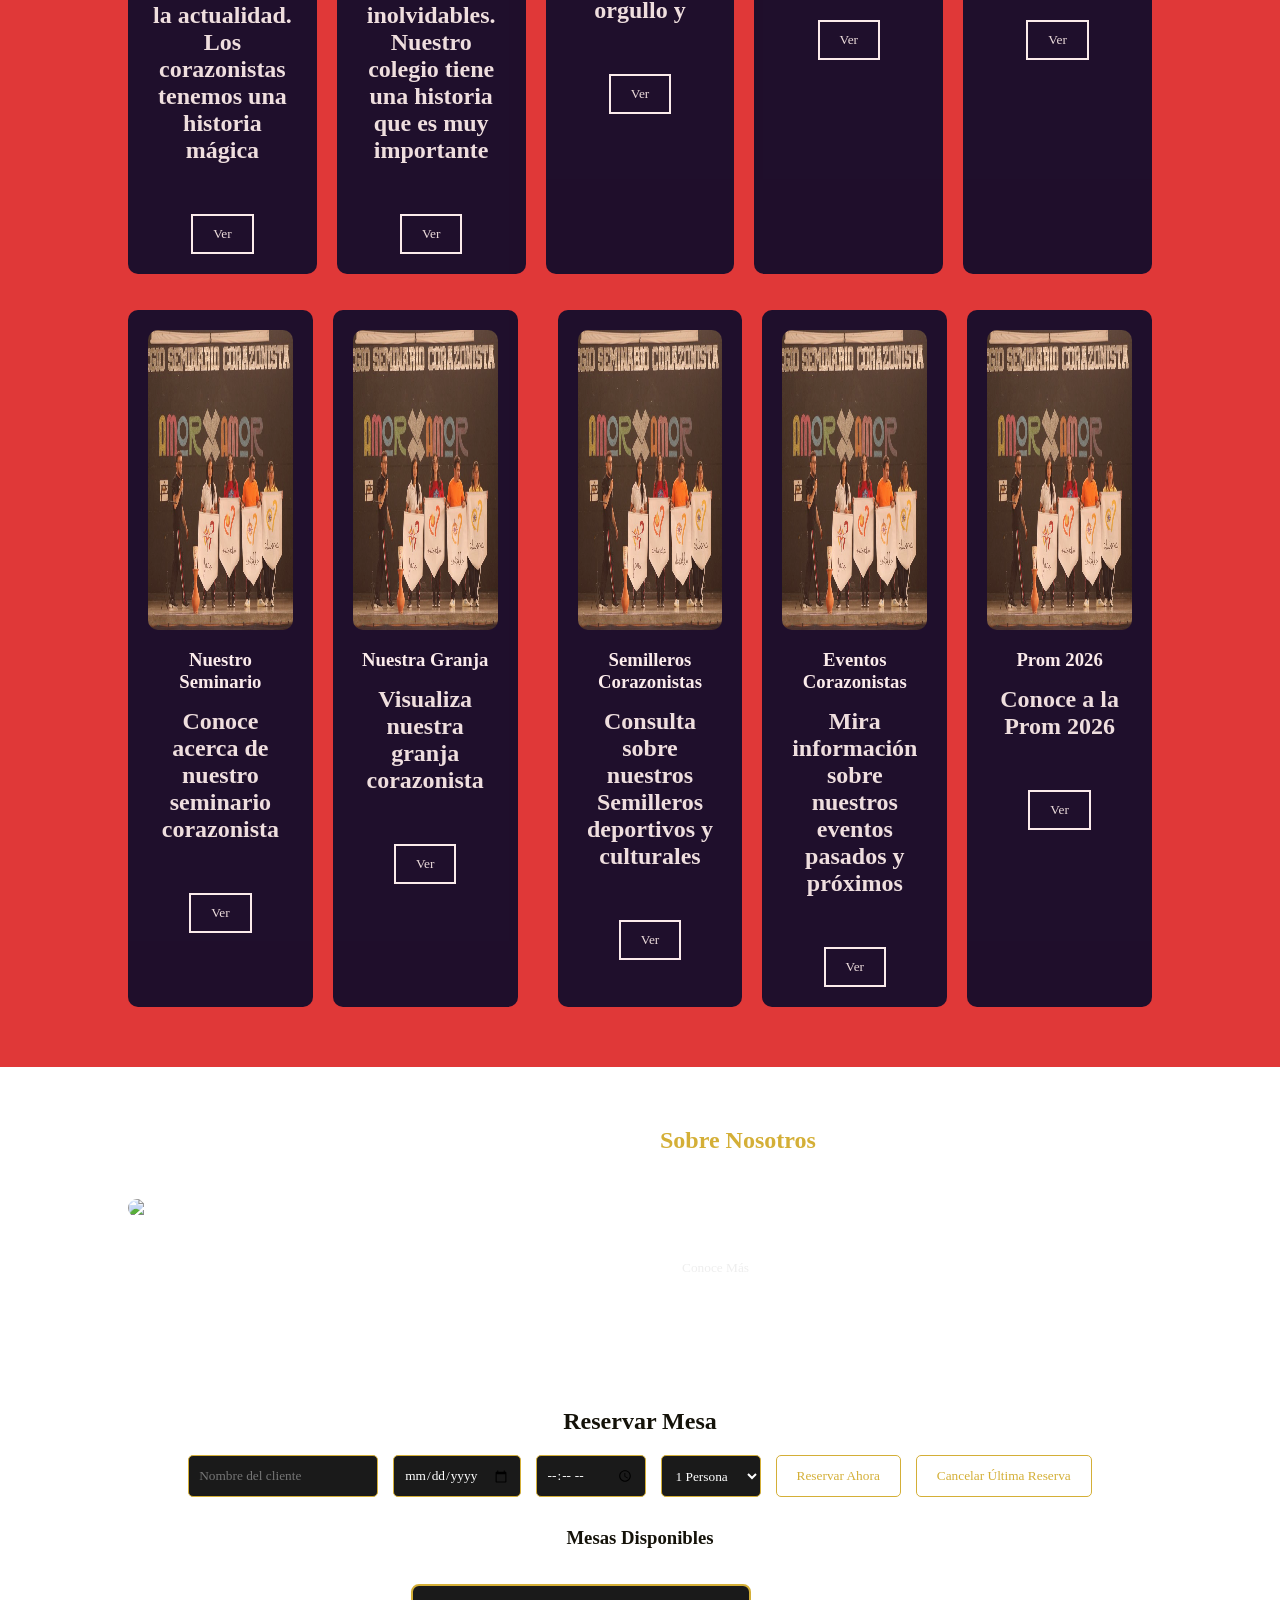
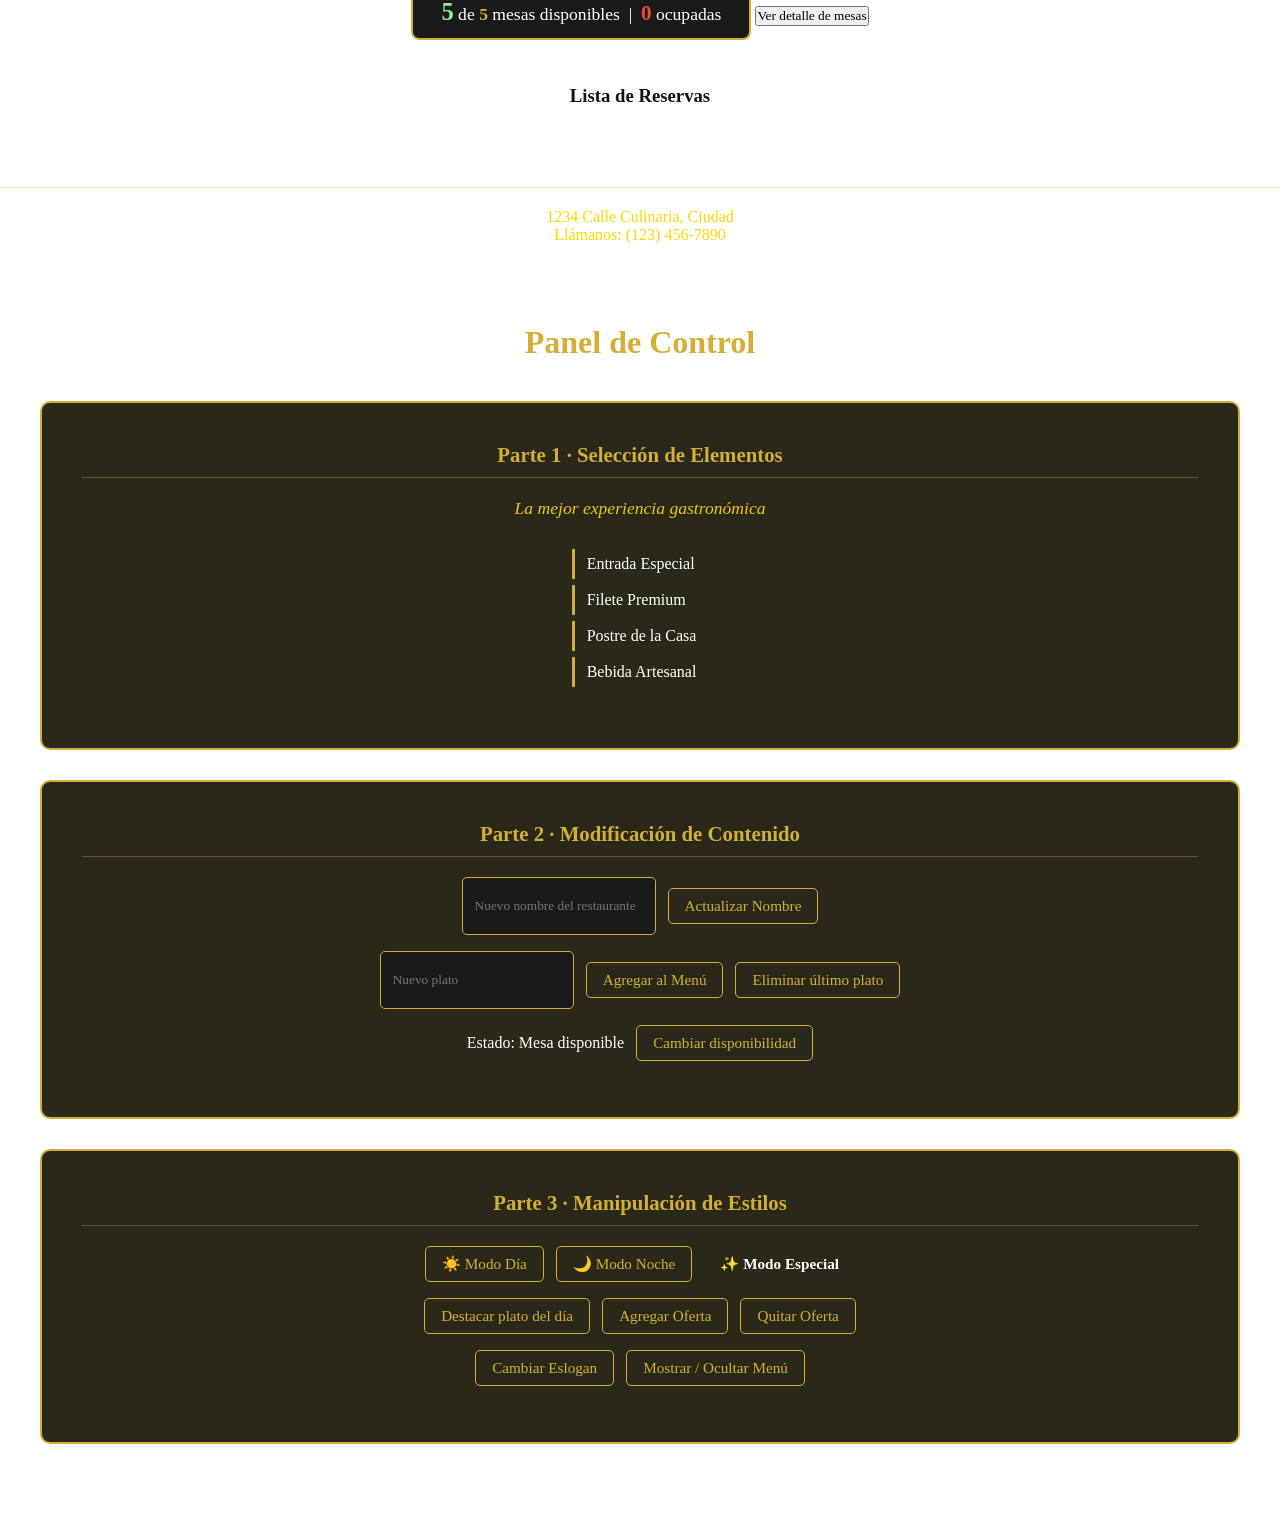
==== commit ab85c5a0: "Add files via upload" ====
--- a/index.html
+++ b/index.html
@@ -1,247 +1,247 @@
-<!DOCTYPE html>
-<html lang="es">
-<head>
-    <meta charset="UTF-8">
-    <meta name="viewport" content="width=device-width, initial-scale=1.0">
-    <title>Revista corazonista</title>
-    <link rel="stylesheet" href="main.css">
-</head>
-<body>
-
-<!-- ==========================================
-     HERO / NAVEGACIÓN
-     ========================================== -->
-<section class="hero">
-    <nav>
-        <div class="logo">
-            <img src="img/Logo corazonista 40 años-02.png" alt="Logo del Restaurante">
-        </div>
-        <ul class="menu-nav">
-            <li><a href="#menu">Inicio     </a></li>
-            <li><a href="#menu">Historia     </a></li>
-            <li><a href="#menu">Talentos    </a></li>
-            <li><a href="#menu">Noticias Corazonistas </a></li>
-            <li><a href="#menu">Deportivo </a></li>
-            <li><a href="#menu">Semilleros </a></li>
-            <li><a href="#menu">Pastoral </a></li>
-            <li><a href="#menu">Eventos </a></li>
-        </ul>
-    </nav>
-    
-    <div class="contenido">
-        
-        
-        
-        <h1 id="titulo-restaurante"> Bienvenidos a la revista  <br> corazonista </h1>
-        
-        
-          
-        </div>
-    </div>
-    </div>
-</section>
-
-<!-- ==========================================
-     SECCIÓN MENÚ
-     ========================================== -->
-     <section class="menu" id="menu">
-        <h2>Nuestro Menú</h2>
-        <div class="menu-container">
-            <div class="card">
-                <img src="img/primerFondo.jpg" alt="Nuestros estudiantes" height="350px"  width="350px">
-                <h3>Nuestra Historia</h3>
-                <h2>Desde la fé ardiende del padre André Coindre, hasta el amor de los hermanos de la actualidad. Los corazonistas tenemos unahistoria leno de momentos mágicos que nos mantienen unidos como comunidad.</h2>
-                <button class="btn-outline">Ver</button>
-            </div>
-            <div class="card">
-                <img src="img/programacion.jpg" alt="Programación" height="350px"  width="350px">
-                <h3>Historia CSC</h3>
-                <h2>En Marinilla se esconde un hogar maravilloso donde se han vivido momentos inolvidables. Nuestro colegio tiene una historia que es muy importante</h2>
-                <button class="btn-outline">Ver</button>
-            </div>
-            <div class="card">
-                <img src="img/grados.jpg" alt="Nuestra Comunidad" height="350px"  width="350px">
-                <h3>Talentos Corazonistas</h3>
-                <h2>Nuestros estudiantes gozan de un sin fin de talentos que nos llenan de orgullo y </h2>
-                <button class="btn-outline">Ver</button>
-            </div>
-              <div class="card">
-                <img src="img/pastoral.jpg" alt="pastoral" height="350px" width="350px">
-                <h3>Pastoral Corazonista</h3>
-                <h2>Conoce acerca de nuestro movimiento resplandor corazonista</h2>
-                <button class="btn-outline">Ver</button>
-            </div>
-            <div class="card">
-                <img src="img/logros.jpg" alt="Logros académicos" height="350px" width="350px">
-                <h3>Logros académicos</h3>
-                <h2>Conoce acerca de los logros academicos de nuestros estudiantes</h2>
-                <button class="btn-outline">Ver</button>
-            </div>
-        </div>
-        <br></br>
-        <div class="menu-container">
-            <div class="card">
-                <img src="img/pastoral.jpg" alt="pastoral" height="350px" width="350px">
-                <h3>Nuestro Seminario</h3>
-                <h2>Conoce acerca de nuestro movimiento resplandor corazonista</h2>
-                <button class="btn-outline">Ver</button>
-            </div>
-            <div class="card">
-                <img src="img/pastoral.jpg" alt="pastoral" height="350px" width="350px">
-                <h3>Nuestra Granja</h3>
-                <h2>Conoce acerca de nuestro movimiento resplandor corazonista</h2>
-                <button class="btn-outline">Ver</button>
-            </div>
-            <br>
-            <div class="card">
-                <img src="img/pastoral.jpg" alt="pastoral" height="350px" width="350px">
-                <h3>Semilleros Corazonistas</h3>
-                <h2>Conoce acerca de nuestro movimiento resplandor corazonista</h2>
-                <button class="btn-outline">Ver</button>
-            </div>
-            <div class="card">
-                <img src="img/pastoral.jpg" alt="pastoral" height="350px" width="350px">
-                <h3>Eventos Corazonistas</h3>
-                <h2>Conoce acerca de nuestro movimiento resplandor corazonista</h2>
-                <button class="btn-outline">Ver</button>
-            </div>
-            <div class="card">
-                <img src="img/pastoral.jpg" alt="pastoral" height="350px" width="350px">
-                <h3>Prom 2026</h3>
-                <h2>Conoce acerca de nuestro movimiento resplandor corazonista</h2>
-                <button class="btn-outline">Ver</button>
-            </div>
-        </div>
-    </section>
-
-<!-- ==========================================
-     SECCIÓN SOBRE NOSOTROS
-     ========================================== -->
-<section class="nosotros" id="nosotros">
-    <div class="nosotros-img">
-        <img src="sobre nosotros.png" alt="Sobre Nosotros">
-    </div>
-    <div class="about-text">
-        <h2>Sobre Nosotros</h2>
-        <p>
-            Disfruta el arte de la alta cocina con las magistrales
-            creaciones de nuestro chef y un servicio excepcional.
-        </p>
-        <button class="btn-outline">Conoce Más</button>
-    </div>
-</section>
-
-<!-- ==========================================
-     SECCIÓN RESERVAS
-     ========================================== -->
-<section class="reservas" id="reserva">
-    <h2>Reservar Mesa</h2>
-
-    <div class="form-reserva">
-        <input type="text" id="nombreCliente" placeholder="Nombre del cliente">
-        <input type="date" id="fechaReserva">
-        <input type="time" id="horaReserva">
-        <select id="personas">
-            <option value="1">1 Persona</option>
-            <option value="2">2 Personas</option>
-            <option value="3">3 Personas</option>
-            <option value="4">4 Personas</option>
-        </select>
-        <button id="btnReservar" class="btn-primary">Reservar Ahora</button>
-        <button id="btnCancelar">Cancelar Última Reserva</button>
-    </div>
-
-    <p id="mensajeReserva"></p>
-
-    <h3>Mesas Disponibles</h3>
-
-    <div id="contadorMesas">
-        <span id="mesasDisponiblesNum">5</span> de
-        <span id="mesasTotalNum">5</span> mesas disponibles
-        &nbsp;|&nbsp;
-        <span id="mesasOcupadasNum">0</span> ocupadas
-    </div>
-
-    <button id="btnMostrarMesas">Ver detalle de mesas</button>
-    <ul id="listaMesas"></ul>
-    <p id="resultadoMesas"></p>
-
-    <h3>Lista de Reservas</h3>
-    <ul id="listaReservas"></ul>
-</section>
-
-<!-- ==========================================
-     FOOTER
-     ========================================== -->
-<footer>
-    <p>1234 Calle Culinaria, Ciudad</p>
-    <p>Llámanos: (123) 456-7890</p>
-</footer>
-
-
-<!-- ==========================================
-      DOM 
-     ========================================== -->
-<section class="taller-dom">
-    <h2>Panel de Control </h2>
-
-    <!-- PARTE 1 — Selección de Elementos -->
-    <div class="dom-bloque">
-        <h3>Parte 1 · Selección de Elementos</h3>
-        <p id="eslogan">La mejor experiencia gastronómica</p>
-        <ul id="lista-menu">
-            <li id="plato1" class="plato-menu">Entrada Especial</li>
-            <li id="plato2" class="plato-menu">Filete Premium</li>
-            <li id="plato3" class="plato-menu">Postre de la Casa</li>
-            <li id="plato4" class="plato-menu">Bebida Artesanal</li>
-        </ul>
-    </div>
-
-    <!-- PARTE 2 — Modificación de Contenido -->
-    <div class="dom-bloque">
-        <h3>Parte 2 · Modificación de Contenido</h3>
-
-        <div class="dom-fila">
-            <input type="text" id="nuevoNombre" placeholder="Nuevo nombre del restaurante">
-            <button id="btnActualizar">Actualizar Nombre</button>
-        </div>
-
-        <div class="dom-fila">
-            <input type="text" id="nuevoPlato" placeholder="Nuevo plato">
-            <button id="btnAgregar">Agregar al Menú</button>
-            <button id="btnEliminar">Eliminar último plato</button>
-        </div>
-
-        <div class="dom-fila">
-            <p id="estadoMesa">Estado: Mesa disponible</p>
-            <button id="btnMesa">Cambiar disponibilidad</button>
-        </div>
-    </div>
-
-    <!-- PARTE 3 — Manipulación de Estilos -->
-    <div class="dom-bloque">
-        <h3>Parte 3 · Manipulación de Estilos</h3>
-
-        <div class="dom-fila">
-            <button id="modoDia">☀️ Modo Día</button>
-            <button id="modoNoche">🌙 Modo Noche</button>
-            <button id="modoEspecial">✨ Modo Especial</button>
-        </div>
-
-        <div class="dom-fila">
-            <button id="btnDestacar">Destacar plato del día</button>
-            <button id="btnOferta">Agregar Oferta</button>
-            <button id="btnQuitarOferta">Quitar Oferta</button>
-        </div>
-
-        <div class="dom-fila">
-            <button id="btnMenu">Cambiar Eslogan</button>
-            <button id="btnMostrar">Mostrar / Ocultar Menú</button>
-        </div>
-
-
-</section>
-
-<script src="app.js"></script>
-</body>
+<!DOCTYPE html>
+<html lang="es">
+<head>
+    <meta charset="UTF-8">
+    <meta name="viewport" content="width=device-width, initial-scale=1.0">
+    <title>Revista corazonista</title>
+    <link rel="stylesheet" href="main.css">
+</head>
+<body>
+
+<!-- ==========================================
+     HERO / NAVEGACIÓN
+     ========================================== -->
+<section class="hero">
+    <nav>
+        <div class="logo">
+            <img src="img/Logo corazonista 40 años-02.png" alt="Logo del Restaurante">
+        </div>
+        <ul class="menu-nav">
+            <li><a href="#menu">Inicio     </a></li>
+            <li><a href="#menu">Historia     </a></li>
+            <li><a href="#menu">Talentos    </a></li>
+            <li><a href="#menu">Noticias Corazonistas </a></li>
+            <li><a href="#menu">Deportivo </a></li>
+            <li><a href="#menu">Semilleros </a></li>
+            <li><a href="#menu">Pastoral </a></li>
+            <li><a href="#menu">Eventos </a></li>
+        </ul>
+    </nav>
+    
+    <div class="contenido">
+        
+        
+        
+        <h1 id="titulo-restaurante"> Bienvenidos a la revista  <br> corazonista </h1>
+        
+        
+          
+        </div>
+    </div>
+    </div>
+</section>
+
+<!-- ==========================================
+     SECCIÓN MENÚ
+     ========================================== -->
+     <section class="menu" id="menu">
+        <h2>Nuestro colegio</h2>
+        <div class="menu-container">
+            <div class="card">
+                <img src="img/primerFondo.jpg" alt="Nuestros estudiantes" height="300px"  width="350px">
+                <h3>Nuestra Historia</h3>
+                <h2>Desde la fé ardiende del padre André Coindre, hasta el amor de los hermanos de la actualidad. Los corazonistas tenemos una historia mágica</h2>
+                <button class="btn-outline">Ver</button>
+            </div>
+            <div class="card">
+                <img src="img/programacion.jpg" alt="Programación" height="300px"  width="350px">
+                <h3>Historia CSC</h3>
+                <h2>En Marinilla se esconde un hogar maravilloso donde se han vivido momentos inolvidables. Nuestro colegio tiene una historia que es muy importante</h2>
+                <button class="btn-outline">Ver</button>
+            </div>
+            <div class="card">
+                <img src="img/grados.jpg" alt="Nuestra Comunidad" height="300px"  width="350px">
+                <h3>Talentos Corazonistas</h3>
+                <h2>Nuestros estudiantes gozan de un sin fin de talentos que nos llenan de orgullo y </h2>
+                <button class="btn-outline">Ver</button>
+            </div>
+              <div class="card">
+                <img src="img/pastoral.jpg" alt="pastoral" height="300px" width="350px">
+                <h3>Pastoral Corazonista</h3>
+                <h2>Conoce acerca de nuestro movimiento resplandor corazonista</h2>
+                <button class="btn-outline">Ver</button>
+            </div>
+            <div class="card">
+                <img src="img/logros.jpg" alt="Logros académicos" height="300px" width="350px">
+                <h3>Logros académicos</h3>
+                <h2>Conoce acerca de los logros academicos de nuestros estudiantes</h2>
+                <button class="btn-outline">Ver</button>
+            </div>
+        </div>
+        <br></br>
+        <div class="menu-container">
+            <div class="card">
+                <img src="img/pastoral.jpg" alt="pastoral" height="300px" width="350px">
+                <h3>Nuestro Seminario</h3>
+                <h2>Conoce acerca de nuestro seminario corazonista</h2>
+                <button class="btn-outline">Ver</button>
+            </div>
+            <div class="card">
+                <img src="img/pastoral.jpg" alt="pastoral" height="300px" width="350px">
+                <h3>Nuestra Granja</h3>
+                <h2>Visualiza nuestra granja corazonista</h2>
+                <button class="btn-outline">Ver</button>
+            </div>
+            <br>
+            <div class="card">
+                <img src="img/pastoral.jpg" alt="pastoral" height="300px" width="350px">
+                <h3>Semilleros Corazonistas</h3>
+                <h2>Consulta sobre nuestros Semilleros deportivos y culturales</h2>
+                <button class="btn-outline">Ver</button>
+            </div>
+            <div class="card">
+                <img src="img/pastoral.jpg" alt="pastoral" height="300px" width="350px">
+                <h3>Eventos Corazonistas</h3>
+                <h2>Mira información sobre nuestros eventos pasados y próximos</h2>
+                <button class="btn-outline">Ver</button>
+            </div>
+            <div class="card">
+                <img src="img/pastoral.jpg" alt="pastoral" height="300px" width="350px">
+                <h3>Prom 2026</h3>
+                <h2>Conoce a la Prom 2026</h2>
+                <button class="btn-outline">Ver</button>
+            </div>
+        </div>
+    </section>
+
+<!-- ==========================================
+     SECCIÓN SOBRE NOSOTROS
+     ========================================== -->
+<section class="nosotros" id="nosotros">
+    <div class="nosotros-img">
+        <img src="sobre nosotros.png" alt="Sobre Nosotros">
+    </div>
+    <div class="about-text">
+        <h2>Sobre Nosotros</h2>
+        <p>
+            Disfruta el arte de la alta cocina con las magistrales
+            creaciones de nuestro chef y un servicio excepcional.
+        </p>
+        <button class="btn-outline">Conoce Más</button>
+    </div>
+</section>
+
+<!-- ==========================================
+     SECCIÓN RESERVAS
+     ========================================== -->
+<section class="reservas" id="reserva">
+    <h2>Reservar Mesa</h2>
+
+    <div class="form-reserva">
+        <input type="text" id="nombreCliente" placeholder="Nombre del cliente">
+        <input type="date" id="fechaReserva">
+        <input type="time" id="horaReserva">
+        <select id="personas">
+            <option value="1">1 Persona</option>
+            <option value="2">2 Personas</option>
+            <option value="3">3 Personas</option>
+            <option value="4">4 Personas</option>
+        </select>
+        <button id="btnReservar" class="btn-primary">Reservar Ahora</button>
+        <button id="btnCancelar">Cancelar Última Reserva</button>
+    </div>
+
+    <p id="mensajeReserva"></p>
+
+    <h3>Mesas Disponibles</h3>
+
+    <div id="contadorMesas">
+        <span id="mesasDisponiblesNum">5</span> de
+        <span id="mesasTotalNum">5</span> mesas disponibles
+        &nbsp;|&nbsp;
+        <span id="mesasOcupadasNum">0</span> ocupadas
+    </div>
+
+    <button id="btnMostrarMesas">Ver detalle de mesas</button>
+    <ul id="listaMesas"></ul>
+    <p id="resultadoMesas"></p>
+
+    <h3>Lista de Reservas</h3>
+    <ul id="listaReservas"></ul>
+</section>
+
+<!-- ==========================================
+     FOOTER
+     ========================================== -->
+<footer>
+    <p>1234 Calle Culinaria, Ciudad</p>
+    <p>Llámanos: (123) 456-7890</p>
+</footer>
+
+
+<!-- ==========================================
+      DOM 
+     ========================================== -->
+<section class="taller-dom">
+    <h2>Panel de Control </h2>
+
+    <!-- PARTE 1 — Selección de Elementos -->
+    <div class="dom-bloque">
+        <h3>Parte 1 · Selección de Elementos</h3>
+        <p id="eslogan">La mejor experiencia gastronómica</p>
+        <ul id="lista-menu">
+            <li id="plato1" class="plato-menu">Entrada Especial</li>
+            <li id="plato2" class="plato-menu">Filete Premium</li>
+            <li id="plato3" class="plato-menu">Postre de la Casa</li>
+            <li id="plato4" class="plato-menu">Bebida Artesanal</li>
+        </ul>
+    </div>
+
+    <!-- PARTE 2 — Modificación de Contenido -->
+    <div class="dom-bloque">
+        <h3>Parte 2 · Modificación de Contenido</h3>
+
+        <div class="dom-fila">
+            <input type="text" id="nuevoNombre" placeholder="Nuevo nombre del restaurante">
+            <button id="btnActualizar">Actualizar Nombre</button>
+        </div>
+
+        <div class="dom-fila">
+            <input type="text" id="nuevoPlato" placeholder="Nuevo plato">
+            <button id="btnAgregar">Agregar al Menú</button>
+            <button id="btnEliminar">Eliminar último plato</button>
+        </div>
+
+        <div class="dom-fila">
+            <p id="estadoMesa">Estado: Mesa disponible</p>
+            <button id="btnMesa">Cambiar disponibilidad</button>
+        </div>
+    </div>
+
+    <!-- PARTE 3 — Manipulación de Estilos -->
+    <div class="dom-bloque">
+        <h3>Parte 3 · Manipulación de Estilos</h3>
+
+        <div class="dom-fila">
+            <button id="modoDia">☀️ Modo Día</button>
+            <button id="modoNoche">🌙 Modo Noche</button>
+            <button id="modoEspecial">✨ Modo Especial</button>
+        </div>
+
+        <div class="dom-fila">
+            <button id="btnDestacar">Destacar plato del día</button>
+            <button id="btnOferta">Agregar Oferta</button>
+            <button id="btnQuitarOferta">Quitar Oferta</button>
+        </div>
+
+        <div class="dom-fila">
+            <button id="btnMenu">Cambiar Eslogan</button>
+            <button id="btnMostrar">Mostrar / Ocultar Menú</button>
+        </div>
+
+
+</section>
+
+<script src="app.js"></script>
+</body>
 </html>
--- a/main.css
+++ b/main.css
@@ -0,0 +1,532 @@
+/* ==========================================
+   RESET Y BASE
+   ========================================== */
+* {
+    margin: 0;
+    padding: 0;
+    box-sizing: border-box;
+    font-family: Georgia, serif;
+}
+
+body {
+    background-image: url(fondo.png);
+    background-size: cover;
+    background-attachment: fixed;
+    color: white;
+    font-family: "Century Gothic" ;
+    
+}
+
+
+/* ==========================================
+   HERO
+   ========================================== */
+.hero {
+    height: 100vh;
+    background-image: url(img/22bfb600-7cce-47bd-8f80-0fe6d1cf68b6.jpeg);
+    background-repeat: no-repeat;
+    background-size: cover;
+    color: rgb(8, 8, 2);
+    padding: 20px 60px;
+}
+
+
+/* ==========================================
+   NAVEGACIÓN
+   ========================================== */
+nav {
+    padding: 20px 50px;
+    background-color: rgb(224, 56, 56);
+    opacity: 0.8;
+    color: white;
+    
+    display: flex;
+    justify-content: space-between;
+    align-items: center;
+    gap: 30px;
+    
+    
+}
+
+.logo img{
+    height: 300px;
+    
+}
+
+.logo span {
+    color: #fff;
+    font-size: 18px;
+}
+
+.menu-nav {
+    display: flex;
+    align-items: center;
+    list-style: none;
+    gap: 50px;
+    color: white;
+}
+
+.menu-nav a {
+    font-size: 1.2em;
+    margin: 0 15px;
+    text-decoration: none;
+    color: white;
+    transition: 0.3s;
+    
+}
+
+.menu-nav a:hover {
+    color: rgb(97, 8, 8);
+    text-decoration: underline;
+}
+
+.btn-nav {
+    font-size: 1.2em;
+    padding: 8px 15px;
+    background: transparent;
+    border: 1px solid #070605;
+    color: #080806;
+    cursor: pointer;
+    transition: 0.3s;
+}
+.imagen1{
+    width: 100px;
+    height:60px
+}
+.btn-nav:hover {
+    background: #61605d;
+    color: black;
+}
+
+
+/* ==========================================
+   CONTENIDO HERO
+   ========================================== */
+.contenido {
+    margin-top: 150px;
+    max-width: 2000px;
+   
+    
+    
+}
+.contenido {
+    font-size: 40px;
+    font-weight: bold;
+    color: white;
+    text-transform: uppercase;
+    line-height: 1.3;
+  }
+  
+  .contenido {
+    background: rgba(32, 40, 85, 0.6); /* fondo oscuro semitransparente */
+    display: inline-block;
+    padding: 10px 20px;
+  }
+  
+.contenido h1 {
+    font-size: 70px;
+    margin: 40px 0;
+}
+.contenido h2,
+.contenido h3 {
+    font-size: 29px;
+    margin-bottom: 30px;
+}
+
+.botones {
+    margin-top: 20px;
+}
+
+.btn1 {
+    padding: 10px 20px;
+    
+    border: none;
+    cursor: pointer;
+    transition: 0.3s;
+}
+
+.btn1:hover {
+    background: #b8962e;
+}
+
+.btn2 {
+    padding: 10px 20px;
+    background: transparent;
+    border: 1px solid gold;
+    color: gold;
+    margin-left: 10px;
+    cursor: pointer;
+    transition: 0.3s;
+}
+
+.btn2:hover {
+    background: gold;
+    color: black;
+}
+
+
+/* ==========================================
+   BOTONES GLOBALES
+   ========================================== */
+.btn-primary {
+     background: transparent;
+    border: 1px solid #d4af37;
+    color: #d4af37;
+    padding: 10px 20px;
+    cursor: pointer;
+    border-radius: 5px;
+    transition: 0.3s;
+} 
+
+.btn-primary:hover {
+     background: #d4af37;
+    color: #000;
+}
+
+.btn-outline {
+    background: transparent;
+    border: 2px solid #ffffff;
+    color: #eeeeee;
+    padding: 10px 20px;
+    cursor: pointer;
+    transition: 0.3s;
+}
+
+.btn-outline:hover {
+    background: #fcebeb;
+    color: rgb(151, 135, 135);
+}
+
+
+/* ==========================================
+   SECCIÓN MENÚ
+   ========================================== */
+.menu {
+    text-align: center;
+    padding: 60px 10%;
+    background-color: rgb(224, 56, 56);
+}
+
+.menu h2 {
+    margin-bottom: 50px;
+    color: #f1f1f1;
+}
+
+.menu-container {
+    display: flex;
+    justify-content: space-between;
+    gap: 20px;
+    color: white;
+}
+
+.card {
+    background:rgb(11, 11, 43);
+    opacity: 0.9;
+    padding: 20px;
+    border-radius: 10px;
+    transition: transform 0.3s;
+    flex: 1;
+    
+}
+
+.card:hover {
+    transform: translateY(-5px);
+    
+
+}
+
+.card img {
+    width: 100%;
+    border-radius: 10px;
+
+}
+
+.card h3 {
+    margin: 15px 0;
+}
+
+
+
+/* ==========================================
+   SECCIÓN SOBRE NOSOTROS
+   ========================================== */
+.nosotros {
+    display: flex;
+    align-items: center;
+    gap: 40px;
+    padding: 60px 10%;
+}
+
+.nosotros h2 {
+    color: #d4af37;
+    margin-bottom: 20px;
+}
+
+.nosotros-img {
+    flex: 1;
+}
+
+.nosotros-img img {
+    width: 100%;
+    border-radius: 10px;
+}
+
+.about-text {
+    flex: 1;
+}
+
+.about-text p {
+    margin-bottom: 20px;
+    line-height: 1.7;
+}
+
+
+/* ==========================================
+   SECCIÓN RESERVAS
+   ========================================== */
+.reservas {
+    padding: 60px 20px;
+    text-align: center;
+    color: #fff;
+}
+
+.reservas h2,
+.reservas h3 {
+    color: #141209;
+    margin-bottom: 20px;
+}
+
+.reservas h3 {
+    margin-top: 30px;
+}
+
+.form-reserva {
+    display: flex;
+    flex-wrap: wrap;
+    justify-content: center;
+    gap: 15px;
+    margin-bottom: 20px;
+}
+
+.form-reserva input,
+.form-reserva select {
+    padding: 10px;
+    border: 1px solid #d4af37;
+    background: #1a1a1a;
+    color: #fff;
+    border-radius: 5px;
+    outline: none;
+    transition: 0.3s;
+}
+
+.form-reserva input:focus,
+.form-reserva select:focus {
+    border-color: #fff;
+}
+
+#btnCancelar {
+    background: transparent;
+    border: 1px solid #d4af37;
+    color: #d4af37;
+    padding: 10px 20px;
+    cursor: pointer;
+    border-radius: 5px;
+    transition: 0.3s;
+}
+
+#btnCancelar:hover {
+    background: #d4af37;
+    color: #000;
+}
+
+/* Contador de mesas en tiempo real */
+#contadorMesas {
+    display: inline-block;
+    margin: 15px auto;
+    padding: 12px 28px;
+    border: 2px solid #d4af37;
+    border-radius: 8px;
+    font-size: 1.1em;
+    background: #1a1a1a;
+    color: #fff;
+}
+
+#mesasDisponiblesNum {
+    color: lightgreen;
+    font-size: 1.4em;
+    font-weight: bold;
+}
+
+#mesasTotalNum {
+    color: #d4af37;
+    font-weight: bold;
+}
+
+#mesasOcupadasNum {
+    color: #e74c3c;
+    font-size: 1.2em;
+    font-weight: bold;
+}
+
+#listaReservas,
+#listaMesas {
+    list-style: none;
+    padding: 0;
+    margin-top: 15px;
+}
+
+#listaReservas li,
+#listaMesas li {
+    background: #1a1a1a;
+    margin: 8px auto;
+    padding: 10px;
+    border-radius: 5px;
+    width: 300px;
+    border-left: 4px solid #d4af37;
+    transition: 0.3s;
+}
+
+#listaReservas li:hover,
+#listaMesas li:hover {
+    background: #222;
+    transform: scale(1.03);
+}
+
+#mensajeReserva,
+#resultadoMesas {
+    margin-top: 15px;
+    font-weight: bold;
+    color: #d4af37;
+}
+
+
+/* ==========================================
+   FOOTER
+   ========================================== */
+footer {
+    text-align: center;
+    padding: 20px;
+    color: gold;
+    border-top: 1px solid #d4af3755;
+}
+
+
+/* ==========================================
+   TALLER DOM — PANEL DE CONTROL
+   ========================================== */
+.taller-dom {
+    padding: 60px 40px;
+    text-align: center;
+}
+
+.taller-dom > h2 {
+    color: #d4af37;
+    font-size: 2em;
+    margin-bottom: 40px;
+}
+
+.dom-bloque {
+    background-color: #2a2818;
+    border: 2px solid #d4af37;
+    border-radius: 10px;
+    padding: 40px;
+    margin-bottom: 30px;
+    text-align: center;
+}
+
+.dom-bloque h3 {
+    color: #d4af37;
+    font-size: 1.3em;
+    margin-bottom: 20px;
+    border-bottom: 1px solid #d4af3755;
+    padding-bottom: 10px;
+}
+
+.dom-fila {
+    display: flex;
+    flex-wrap: wrap;
+    justify-content: center;
+    align-items: center;
+    gap: 12px;
+    margin-bottom: 16px;
+}
+
+.taller-dom input[type="text"] {
+    padding: 20px 12px;
+    border: 1px solid #d4af37;
+    background: #1a1a1a;
+    color: #fff;
+    border-radius: 5px;
+    outline: none;
+}
+
+.taller-dom button {
+    padding: 8px 16px;
+    background: transparent;
+    border: 1px solid #d4af37;
+    color: #d4af37;
+    border-radius: 5px;
+    cursor: pointer;
+    font-size: 0.95em;
+    transition: 0.3s;
+}
+
+.taller-dom button:hover {
+    background: #d4af37;
+    color: black;
+}
+
+#lista-menu {
+    list-style: none;
+    margin: 15px auto;
+    display: inline-block;
+    text-align: left;
+}
+
+#lista-menu li {
+    padding: 6px 12px;
+    border-left: 3px solid #d4af37;
+    margin-bottom: 6px;
+    transition: 0.3s;
+}
+
+#lista-menu li:hover {
+    background: #1a1a1a;
+}
+
+#eslogan {
+    font-style: italic;
+    color: #f1c40f;
+    margin-bottom: 15px;
+    font-size: 1.1em;
+}
+
+#estadoMesa {
+    font-size: 1em;
+    color: #fff;
+}
+
+.dom-fila label
+.dom-fila input[type="range"] {
+    color: #d4af37;
+    margin-top: 100px;
+}
+
+#modoEspecial {
+    background: linear-gradient( #4b0082) !important;
+    color: white !important;
+    border: none !important;
+    font-weight: bold;
+}
+
+#modoEspecial:hover {
+    opacity: 0.85;
+}
+
+/* Clase oferta (Parte 3 - classList) */
+.oferta {
+    border: 2px solid red !important;
+    background-color: yellow !important;
+    color: black !important;
+    font-weight: bold;
+}
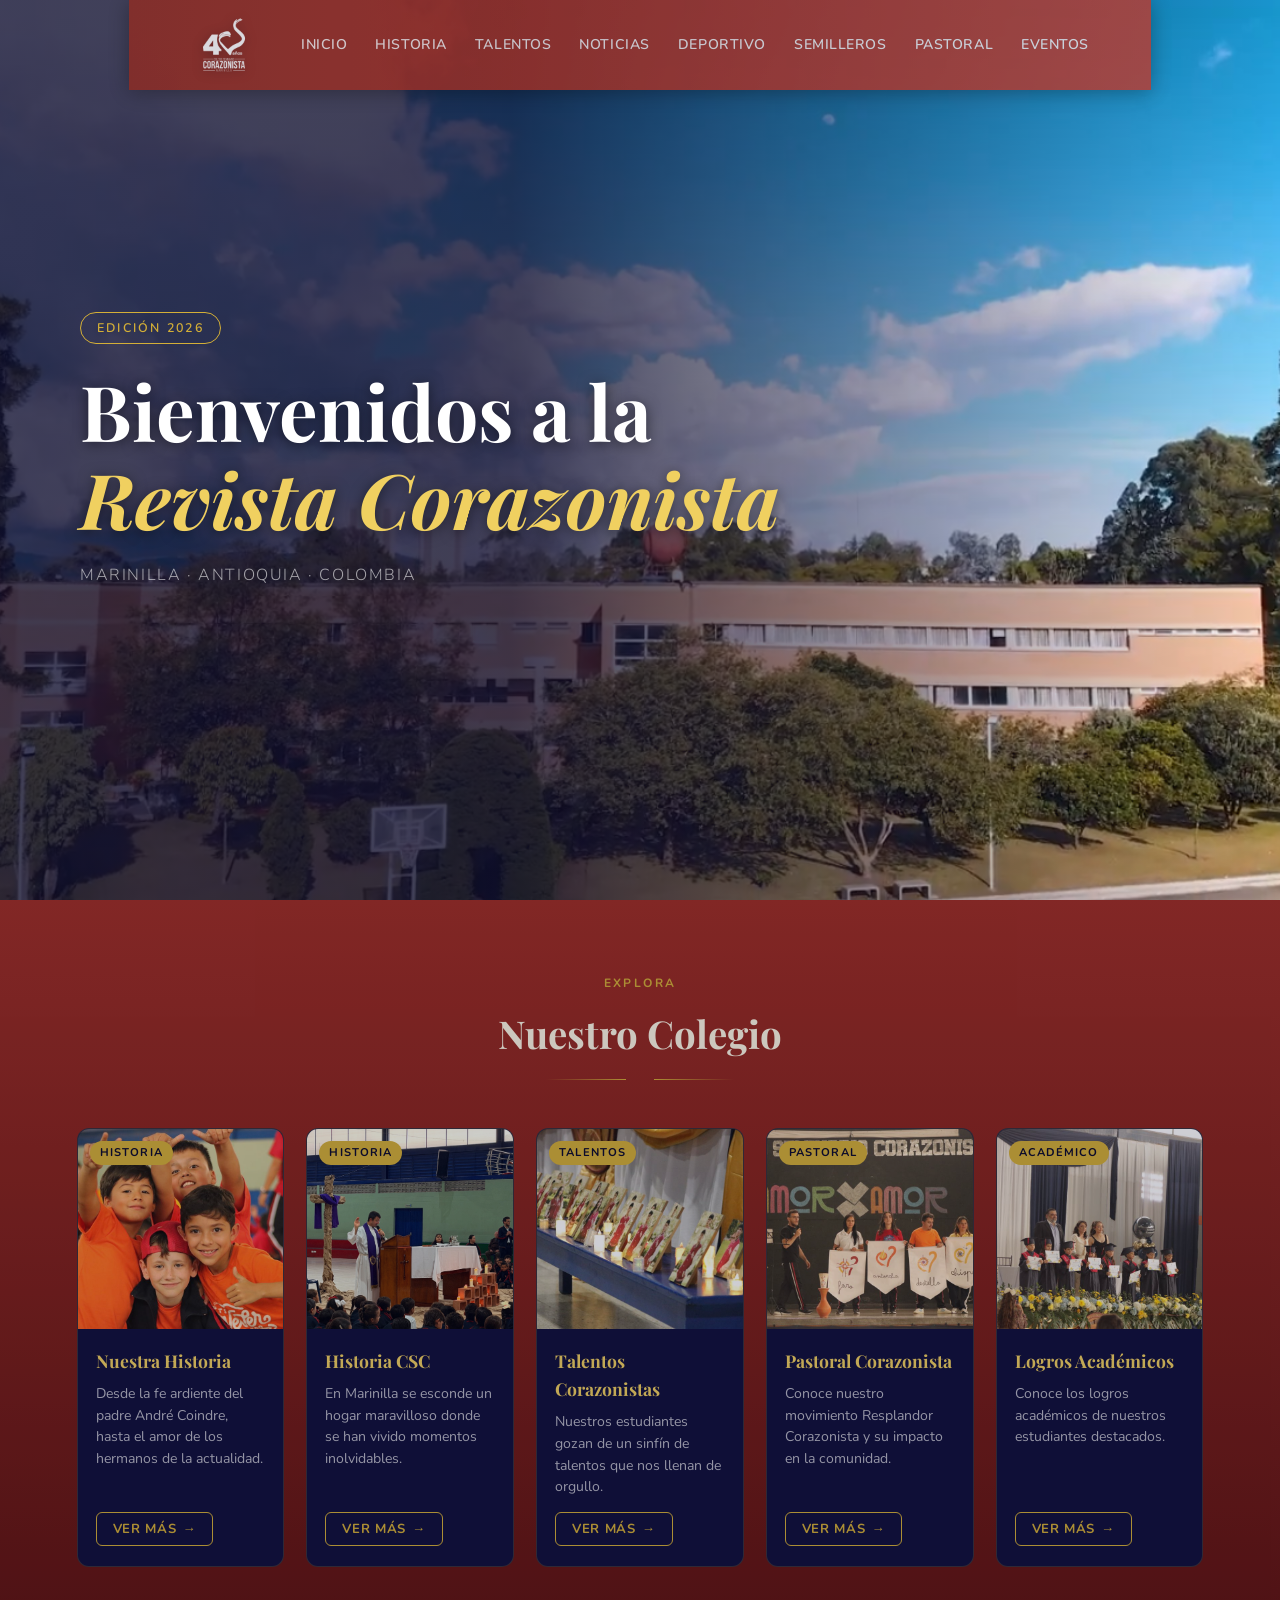
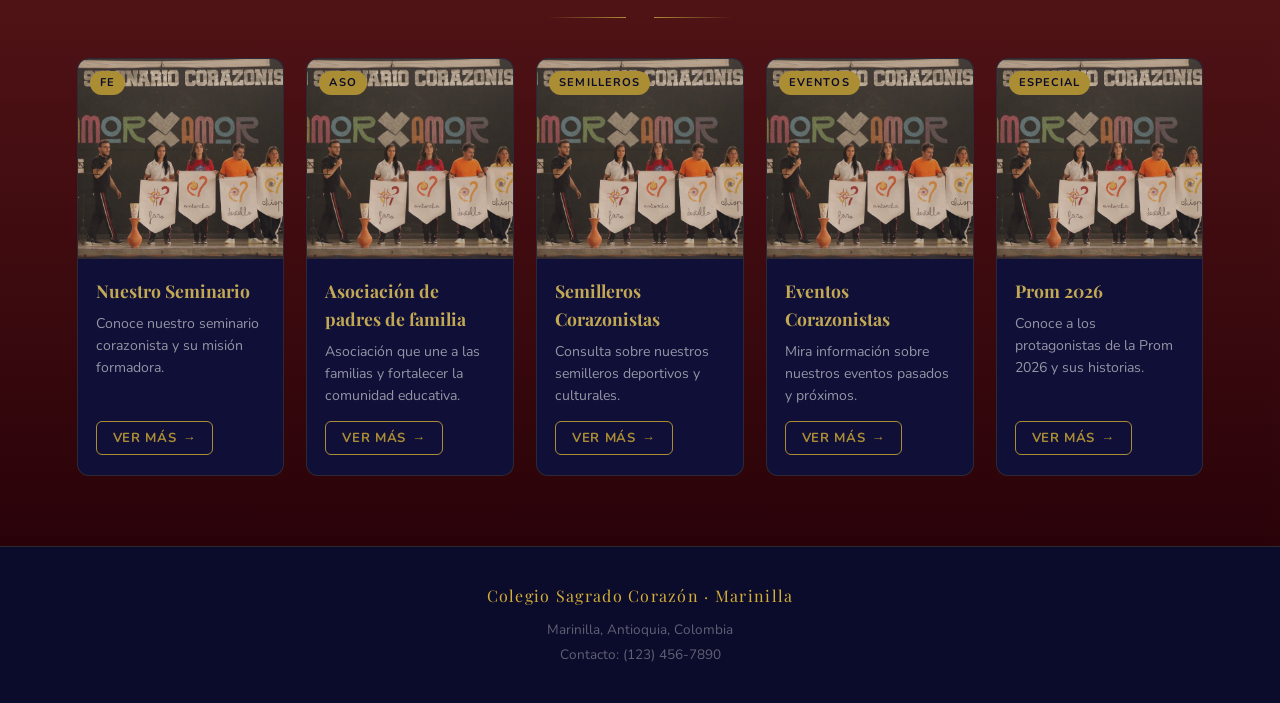
==== commit c6b53157: "Nueva pagina" ====
--- a/index.html
+++ b/index.html
@@ -1,247 +1,235 @@
-<!DOCTYPE html>
-<html lang="es">
-<head>
-    <meta charset="UTF-8">
-    <meta name="viewport" content="width=device-width, initial-scale=1.0">
-    <title>Revista corazonista</title>
-    <link rel="stylesheet" href="main.css">
-</head>
-<body>
-
-<!-- ==========================================
-     HERO / NAVEGACIÓN
-     ========================================== -->
-<section class="hero">
-    <nav>
-        <div class="logo">
-            <img src="img/Logo corazonista 40 años-02.png" alt="Logo del Restaurante">
-        </div>
-        <ul class="menu-nav">
-            <li><a href="#menu">Inicio     </a></li>
-            <li><a href="#menu">Historia     </a></li>
-            <li><a href="#menu">Talentos    </a></li>
-            <li><a href="#menu">Noticias Corazonistas </a></li>
-            <li><a href="#menu">Deportivo </a></li>
-            <li><a href="#menu">Semilleros </a></li>
-            <li><a href="#menu">Pastoral </a></li>
-            <li><a href="#menu">Eventos </a></li>
-        </ul>
-    </nav>
-    
-    <div class="contenido">
-        
-        
-        
-        <h1 id="titulo-restaurante"> Bienvenidos a la revista  <br> corazonista </h1>
-        
-        
-          
-        </div>
-    </div>
-    </div>
-</section>
-
-<!-- ==========================================
-     SECCIÓN MENÚ
-     ========================================== -->
-     <section class="menu" id="menu">
-        <h2>Nuestro colegio</h2>
-        <div class="menu-container">
-            <div class="card">
-                <img src="img/primerFondo.jpg" alt="Nuestros estudiantes" height="300px"  width="350px">
-                <h3>Nuestra Historia</h3>
-                <h2>Desde la fé ardiende del padre André Coindre, hasta el amor de los hermanos de la actualidad. Los corazonistas tenemos una historia mágica</h2>
-                <button class="btn-outline">Ver</button>
-            </div>
-            <div class="card">
-                <img src="img/programacion.jpg" alt="Programación" height="300px"  width="350px">
-                <h3>Historia CSC</h3>
-                <h2>En Marinilla se esconde un hogar maravilloso donde se han vivido momentos inolvidables. Nuestro colegio tiene una historia que es muy importante</h2>
-                <button class="btn-outline">Ver</button>
-            </div>
-            <div class="card">
-                <img src="img/grados.jpg" alt="Nuestra Comunidad" height="300px"  width="350px">
-                <h3>Talentos Corazonistas</h3>
-                <h2>Nuestros estudiantes gozan de un sin fin de talentos que nos llenan de orgullo y </h2>
-                <button class="btn-outline">Ver</button>
-            </div>
-              <div class="card">
-                <img src="img/pastoral.jpg" alt="pastoral" height="300px" width="350px">
-                <h3>Pastoral Corazonista</h3>
-                <h2>Conoce acerca de nuestro movimiento resplandor corazonista</h2>
-                <button class="btn-outline">Ver</button>
-            </div>
-            <div class="card">
-                <img src="img/logros.jpg" alt="Logros académicos" height="300px" width="350px">
-                <h3>Logros académicos</h3>
-                <h2>Conoce acerca de los logros academicos de nuestros estudiantes</h2>
-                <button class="btn-outline">Ver</button>
-            </div>
-        </div>
-        <br></br>
-        <div class="menu-container">
-            <div class="card">
-                <img src="img/pastoral.jpg" alt="pastoral" height="300px" width="350px">
-                <h3>Nuestro Seminario</h3>
-                <h2>Conoce acerca de nuestro seminario corazonista</h2>
-                <button class="btn-outline">Ver</button>
-            </div>
-            <div class="card">
-                <img src="img/pastoral.jpg" alt="pastoral" height="300px" width="350px">
-                <h3>Nuestra Granja</h3>
-                <h2>Visualiza nuestra granja corazonista</h2>
-                <button class="btn-outline">Ver</button>
-            </div>
-            <br>
-            <div class="card">
-                <img src="img/pastoral.jpg" alt="pastoral" height="300px" width="350px">
-                <h3>Semilleros Corazonistas</h3>
-                <h2>Consulta sobre nuestros Semilleros deportivos y culturales</h2>
-                <button class="btn-outline">Ver</button>
-            </div>
-            <div class="card">
-                <img src="img/pastoral.jpg" alt="pastoral" height="300px" width="350px">
-                <h3>Eventos Corazonistas</h3>
-                <h2>Mira información sobre nuestros eventos pasados y próximos</h2>
-                <button class="btn-outline">Ver</button>
-            </div>
-            <div class="card">
-                <img src="img/pastoral.jpg" alt="pastoral" height="300px" width="350px">
-                <h3>Prom 2026</h3>
-                <h2>Conoce a la Prom 2026</h2>
-                <button class="btn-outline">Ver</button>
-            </div>
-        </div>
-    </section>
-
-<!-- ==========================================
-     SECCIÓN SOBRE NOSOTROS
-     ========================================== -->
-<section class="nosotros" id="nosotros">
-    <div class="nosotros-img">
-        <img src="sobre nosotros.png" alt="Sobre Nosotros">
-    </div>
-    <div class="about-text">
-        <h2>Sobre Nosotros</h2>
-        <p>
-            Disfruta el arte de la alta cocina con las magistrales
-            creaciones de nuestro chef y un servicio excepcional.
-        </p>
-        <button class="btn-outline">Conoce Más</button>
-    </div>
-</section>
-
-<!-- ==========================================
-     SECCIÓN RESERVAS
-     ========================================== -->
-<section class="reservas" id="reserva">
-    <h2>Reservar Mesa</h2>
-
-    <div class="form-reserva">
-        <input type="text" id="nombreCliente" placeholder="Nombre del cliente">
-        <input type="date" id="fechaReserva">
-        <input type="time" id="horaReserva">
-        <select id="personas">
-            <option value="1">1 Persona</option>
-            <option value="2">2 Personas</option>
-            <option value="3">3 Personas</option>
-            <option value="4">4 Personas</option>
-        </select>
-        <button id="btnReservar" class="btn-primary">Reservar Ahora</button>
-        <button id="btnCancelar">Cancelar Última Reserva</button>
-    </div>
-
-    <p id="mensajeReserva"></p>
-
-    <h3>Mesas Disponibles</h3>
-
-    <div id="contadorMesas">
-        <span id="mesasDisponiblesNum">5</span> de
-        <span id="mesasTotalNum">5</span> mesas disponibles
-        &nbsp;|&nbsp;
-        <span id="mesasOcupadasNum">0</span> ocupadas
-    </div>
-
-    <button id="btnMostrarMesas">Ver detalle de mesas</button>
-    <ul id="listaMesas"></ul>
-    <p id="resultadoMesas"></p>
-
-    <h3>Lista de Reservas</h3>
-    <ul id="listaReservas"></ul>
-</section>
-
-<!-- ==========================================
-     FOOTER
-     ========================================== -->
-<footer>
-    <p>1234 Calle Culinaria, Ciudad</p>
-    <p>Llámanos: (123) 456-7890</p>
-</footer>
-
-
-<!-- ==========================================
-      DOM 
-     ========================================== -->
-<section class="taller-dom">
-    <h2>Panel de Control </h2>
-
-    <!-- PARTE 1 — Selección de Elementos -->
-    <div class="dom-bloque">
-        <h3>Parte 1 · Selección de Elementos</h3>
-        <p id="eslogan">La mejor experiencia gastronómica</p>
-        <ul id="lista-menu">
-            <li id="plato1" class="plato-menu">Entrada Especial</li>
-            <li id="plato2" class="plato-menu">Filete Premium</li>
-            <li id="plato3" class="plato-menu">Postre de la Casa</li>
-            <li id="plato4" class="plato-menu">Bebida Artesanal</li>
-        </ul>
-    </div>
-
-    <!-- PARTE 2 — Modificación de Contenido -->
-    <div class="dom-bloque">
-        <h3>Parte 2 · Modificación de Contenido</h3>
-
-        <div class="dom-fila">
-            <input type="text" id="nuevoNombre" placeholder="Nuevo nombre del restaurante">
-            <button id="btnActualizar">Actualizar Nombre</button>
-        </div>
-
-        <div class="dom-fila">
-            <input type="text" id="nuevoPlato" placeholder="Nuevo plato">
-            <button id="btnAgregar">Agregar al Menú</button>
-            <button id="btnEliminar">Eliminar último plato</button>
-        </div>
-
-        <div class="dom-fila">
-            <p id="estadoMesa">Estado: Mesa disponible</p>
-            <button id="btnMesa">Cambiar disponibilidad</button>
-        </div>
-    </div>
-
-    <!-- PARTE 3 — Manipulación de Estilos -->
-    <div class="dom-bloque">
-        <h3>Parte 3 · Manipulación de Estilos</h3>
-
-        <div class="dom-fila">
-            <button id="modoDia">☀️ Modo Día</button>
-            <button id="modoNoche">🌙 Modo Noche</button>
-            <button id="modoEspecial">✨ Modo Especial</button>
-        </div>
-
-        <div class="dom-fila">
-            <button id="btnDestacar">Destacar plato del día</button>
-            <button id="btnOferta">Agregar Oferta</button>
-            <button id="btnQuitarOferta">Quitar Oferta</button>
-        </div>
-
-        <div class="dom-fila">
-            <button id="btnMenu">Cambiar Eslogan</button>
-            <button id="btnMostrar">Mostrar / Ocultar Menú</button>
-        </div>
-
-
-</section>
-
-<script src="app.js"></script>
-</body>
-</html>+<!DOCTYPE html>
+<html lang="es">
+<head>
+    <meta charset="UTF-8">
+    <meta name="viewport" content="width=device-width, initial-scale=1.0">
+    <title>Revista Corazonista</title>
+    <link rel="preconnect" href="https://fonts.googleapis.com">
+    <link href="https://fonts.googleapis.com/css2?family=Playfair+Display:ital,wght@0,400;0,700;1,400&family=Nunito:wght@300;400;600;700&display=swap" rel="stylesheet">
+    <link rel="stylesheet" href="main.css">
+</head>
+<body>
+
+<!-- GALLETICAS -->
+<div class="modal-overlay" id="modalOverlay" onclick="cerrarModal()">
+    <div class="modal-panel" onclick="event.stopPropagation()">
+        <div class="modal-header">
+            <div class="modal-deco-top">
+                <span class="modal-deco-line"></span>
+                <span class="modal-deco-cross"> </span>
+                <span class="modal-deco-line"></span>
+            </div>
+            <h2 class="modal-title" id="modalTitulo">Título</h2>
+            <p class="modal-subtitle" id="modalSubtitulo">Subtítulo</p>
+            <div class="modal-deco-bottom">
+                <span class="modal-deco-dot"></span>
+                <span class="modal-deco-dot"></span>
+                <span class="modal-deco-dot"></span>
+            </div>
+        </div>
+        <div class="modal-body" id="modalCuerpo">
+            <p>Contenido en construcción...</p>
+        </div>
+        <button class="modal-close" onclick="cerrarModal()">✕ Cerrar</button>
+    </div>
+</div>
+
+<!-- HERO / NAVEGACIÓN -->
+<section class="hero">
+    <nav class="hero2">
+        <div class="logo">
+            <img src="img/Logo corazonista 40 años-02.png" alt="Logo Corazonista">
+        </div>
+        <ul class="menu-nav">
+            <li><a href="#inicio">Inicio</a></li>
+            <li><a href="#menu">Historia</a></li>
+            <li><a href="#menu">Talentos</a></li>
+            <li><a href="#menu">Noticias</a></li>
+            <li><a href="#menu">Deportivo</a></li>
+            <li><a href="#menu">Semilleros</a></li>
+            <li><a href="#menu">Pastoral</a></li>
+            <li><a href="#menu">Eventos</a></li>
+        </ul>
+    </nav>
+
+    <div class="contenido" id="inicio">
+        <div class="hero-badge">  Edición 2026  </div>
+        <h1 id="titulo-restaurante">Bienvenidos a la<br><em>Revista Corazonista</em></h1>
+        <p class="hero-sub">Marinilla · Antioquia · Colombia</p>
+    </div>
+</section>
+
+<!-- SECCIÓN MENÚ -->
+<section class="menu" id="menu">
+    <div class="section-header">
+        <span class="section-tag">Explora</span>
+        <h2>Nuestro Colegio</h2>
+        <div class="section-divider"><span> </span></div>
+    </div>
+
+    <div class="menu-container">
+        <div class="card" onclick="galletas('Nuestra Historia','La historia de la Congregación','historia')">
+            <div class="card-img-wrap">
+                <img src="img/primerFondo.jpg" alt="Nuestra Historia">
+                <div class="card-tag">Historia</div>
+            </div>
+            <div class="card-body">
+                <h3>Nuestra Historia</h3>
+                <p>Desde la fe ardiente del padre André Coindre, hasta el amor de los hermanos de la actualidad.</p>
+                <button class="btn-outline">Ver más <span>→</span></button>
+            </div>
+        </div>
+
+        <div class="card" onclick="galletas('Historia CSC','Historia del Colegio Sagrado Corazón','historia-csc')">
+            <div class="card-img-wrap">
+                <img src="img/programacion.jpg" alt="Historia CSC">
+                <div class="card-tag">Historia</div>
+            </div>
+            <div class="card-body">
+                <h3>Historia CSC</h3>
+                <p>En Marinilla se esconde un hogar maravilloso donde se han vivido momentos inolvidables.</p>
+                <button class="btn-outline">Ver más <span>→</span></button>
+            </div>
+        </div>
+
+        <div class="card" onclick="galletas('Talentos Corazonistas','Orgullo y excelencia','talentos')">
+            <div class="card-img-wrap">
+                <img src="img/grados.jpg" alt="Talentos">
+                <div class="card-tag">Talentos</div>
+            </div>
+            <div class="card-body">
+                <h3>Talentos Corazonistas</h3>
+                <p>Nuestros estudiantes gozan de un sinfín de talentos que nos llenan de orgullo.</p>
+                <button class="btn-outline">Ver más <span>→</span></button>
+            </div>
+        </div>
+
+        <div class="card" onclick="galletas('Pastoral Corazonista','Movimiento Resplandor','pastoral')">
+            <div class="card-img-wrap">
+                <img src="img/pastoral.jpg" alt="Pastoral">
+                <div class="card-tag">Pastoral</div>
+            </div>
+            <div class="card-body">
+                <h3>Pastoral Corazonista</h3>
+                <p>Conoce nuestro movimiento Resplandor Corazonista y su impacto en la comunidad.</p>
+                <button class="btn-outline">Ver más <span>→</span></button>
+            </div>
+        </div>
+
+        <div class="card" onclick="galletas('Logros Académicos','Excelencia estudiantil','logros')">
+            <div class="card-img-wrap">
+                <img src="img/logros.jpg" alt="Logros">
+                <div class="card-tag">Académico</div>
+            </div>
+            <div class="card-body">
+                <h3>Logros Académicos</h3>
+                <p>Conoce los logros académicos de nuestros estudiantes destacados.</p>
+                <button class="btn-outline">Ver más <span>→</span></button>
+            </div>
+        </div>
+    </div>
+
+    <div class="section-divider" style="margin: 50px 0 40px;"><span> </span></div>
+
+    <div class="menu-container">
+        <div class="card" onclick="galletas('Nuestro Seminario','Formación vocacional','seminario')">
+            <div class="card-img-wrap">
+                <img src="img/pastoral.jpg" alt="Seminario">
+                <div class="card-tag">Fe</div>
+            </div>
+            <div class="card-body">
+                <h3>Nuestro Seminario</h3>
+                <p>Conoce nuestro seminario corazonista y su misión formadora.</p>
+                <button class="btn-outline">Ver más <span>→</span></button>
+            </div>
+        </div>
+
+        <div class="card" onclick="galletas('Asopadres','Asociación de padres de familia','Asopadres')">
+            <div class="card-img-wrap">
+                <img src="img/pastoral.jpg" alt="Asopadres">
+                <div class="card-tag">Aso</div>
+            </div>
+            <div class="card-body">
+                <h3>Asociación de padres de familia</h3>
+                <p>Asociación que une a las familias y fortalecer la comunidad educativa.</p>
+                <button class="btn-outline">Ver más <span>→</span></button>
+            </div>
+        </div>
+
+        <div class="card" onclick="galletas('Semilleros Corazonistas','Deporte y cultura','semilleros')">
+            <div class="card-img-wrap">
+                <img src="img/pastoral.jpg" alt="Semilleros">
+                <div class="card-tag">Semilleros</div>
+            </div>
+            <div class="card-body">
+                <h3>Semilleros Corazonistas</h3>
+                <p>Consulta sobre nuestros semilleros deportivos y culturales.</p>
+                <button class="btn-outline">Ver más <span>→</span></button>
+            </div>
+        </div>
+
+        <div class="card" onclick="galletas('Eventos Corazonistas','Lo que nos une','eventos')">
+            <div class="card-img-wrap">
+                <img src="img/pastoral.jpg" alt="Eventos">
+                <div class="card-tag">Eventos</div>
+            </div>
+            <div class="card-body">
+                <h3>Eventos Corazonistas</h3>
+                <p>Mira información sobre nuestros eventos pasados y próximos.</p>
+                <button class="btn-outline">Ver más <span>→</span></button>
+            </div>
+        </div>
+        <div class="card" onclick="galletas('Prom 2026','Una noche para recordar','prom')">
+            <div class="card-img-wrap">
+                <img src="img/pastoral.jpg" alt="Prom">
+                <div class="card-tag">Especial</div>
+            </div>
+            <div class="card-body">
+                <h3>Prom 2026</h3>
+                <p>Conoce a los protagonistas de la Prom 2026 y sus historias.</p>
+                <button class="btn-outline">Ver más <span>→</span></button>
+            </div>
+        </div>
+    </div>
+</section>
+
+<!-- FOOTER -->
+<footer>
+    <div class="footer-deco">  Colegio Sagrado Corazón · Marinilla  </div>
+    <p>Marinilla, Antioquia, Colombia</p>
+    <p>Contacto: (123) 456-7890</p>
+</footer>
+
+<script>
+const contenidos = {
+    historia:     { subtitulo: 'Congregación de los Sagrados Corazones', cuerpo: '<p>  <strong>Próximamente:</strong> aquí encontrarás la historia completa de la Congregación fundada por el padre André Coindre.</p>' },
+    'historia-csc': { subtitulo: 'Colegio Sagrado Corazón · Marinilla', cuerpo: '<p>  <strong>Próximamente:</strong> la historia del colegio en Marinilla, sus momentos más importantes y su legado en la comunidad.</p>' },
+    talentos:     { subtitulo: 'Orgullo corazonista', cuerpo: '<p>  <strong>Próximamente:</strong> galería y perfiles de los estudiantes más talentosos del colegio en arte, ciencia y deporte.</p>' },
+    pastoral:     { subtitulo: 'Movimiento Resplandor Corazonista', cuerpo: '<p>  <strong>Próximamente:</strong> información sobre el movimiento pastoral, sus actividades y su misión espiritual.</p>' },
+    logros:       { subtitulo: 'Excelencia académica', cuerpo: '<p>  <strong>Próximamente:</strong> reconocimientos, premios y resultados académicos destacados de nuestros estudiantes.</p>' },
+    seminario:    { subtitulo: 'Formación vocacional', cuerpo: '<p>  <strong>Próximamente:</strong> conoce el seminario corazonista, su formación y sus vocaciones.</p>' },
+    granja:       { subtitulo: 'Conexión con la naturaleza', cuerpo: '<p>  <strong>Próximamente:</strong> galería fotográfica y descripción de la granja corazonista.</p>' },
+    semilleros:   { subtitulo: 'Deporte y cultura', cuerpo: '<p>  <strong>Próximamente:</strong> información sobre los semilleros deportivos y culturales del colegio.</p>' },
+    eventos:      { subtitulo: 'Lo que nos une', cuerpo: '<p>  <strong>Próximamente:</strong> agenda de eventos pasados y próximos del colegio corazonista.</p>' },
+    prom:         { subtitulo: 'Promoción 2026', cuerpo: '<p>  <strong>Próximamente:</strong> conoce a los estudiantes de la Prom 2026 y su historia juntos.</p>' },
+    Asopadres:      {subtitulo: 'Aso', cuerpo: '<p>  <strong>Próximamente:</strong> La Asociación de Padres del Colegio Seminario Corazonistas apoya la formación de los estudiantes y fortalece la comunidad educativa mediante la participación y colaboración entre familias y colegio.</p>' },
+};
+
+function galletas(titulo, subtitulo, clave) {
+    const data = contenidos[clave] || {};
+    document.getElementById('botonTitulo').textContent = titulo;
+    document.getElementById('botonSubtitulo').textContent = data.subtitulo || subtitulo;
+    document.getElementById('botonCuerpo').innerHTML = data.cuerpo || '<p>Contenido en construcción.</p>';
+    document.getElementById('botonOverlay').classList.add('activo');
+    document.body.style.overflow = 'hidden';
+}
+
+function cGalletas() {
+    document.getElementById('botonOverlay').classList.remove('activo');
+    document.body.style.overflow = '';
+}
+
+document.addEventListener('keydown', e => { if (e.key === 'Escape') cGalletas(); });
+</script>
+</body>
+</html>
--- a/main.css
+++ b/main.css
@@ -1,532 +1,567 @@
-/* ==========================================
-   RESET Y BASE
-   ========================================== */
-* {
-    margin: 0;
-    padding: 0;
-    box-sizing: border-box;
-    font-family: Georgia, serif;
-}
-
-body {
-    background-image: url(fondo.png);
-    background-size: cover;
-    background-attachment: fixed;
-    color: white;
-    font-family: "Century Gothic" ;
-    
-}
-
-
-/* ==========================================
-   HERO
-   ========================================== */
-.hero {
-    height: 100vh;
-    background-image: url(img/22bfb600-7cce-47bd-8f80-0fe6d1cf68b6.jpeg);
-    background-repeat: no-repeat;
-    background-size: cover;
-    color: rgb(8, 8, 2);
-    padding: 20px 60px;
-}
-
-
-/* ==========================================
-   NAVEGACIÓN
-   ========================================== */
-nav {
-    padding: 20px 50px;
-    background-color: rgb(224, 56, 56);
-    opacity: 0.8;
-    color: white;
-    
-    display: flex;
-    justify-content: space-between;
-    align-items: center;
-    gap: 30px;
-    
-    
-}
-
-.logo img{
-    height: 300px;
-    
-}
-
-.logo span {
-    color: #fff;
-    font-size: 18px;
-}
-
-.menu-nav {
-    display: flex;
-    align-items: center;
-    list-style: none;
-    gap: 50px;
-    color: white;
-}
-
-.menu-nav a {
-    font-size: 1.2em;
-    margin: 0 15px;
-    text-decoration: none;
-    color: white;
-    transition: 0.3s;
-    
-}
-
-.menu-nav a:hover {
-    color: rgb(97, 8, 8);
-    text-decoration: underline;
-}
-
-.btn-nav {
-    font-size: 1.2em;
-    padding: 8px 15px;
-    background: transparent;
-    border: 1px solid #070605;
-    color: #080806;
-    cursor: pointer;
-    transition: 0.3s;
-}
-.imagen1{
-    width: 100px;
-    height:60px
-}
-.btn-nav:hover {
-    background: #61605d;
-    color: black;
-}
-
-
-/* ==========================================
-   CONTENIDO HERO
-   ========================================== */
-.contenido {
-    margin-top: 150px;
-    max-width: 2000px;
-   
-    
-    
-}
-.contenido {
-    font-size: 40px;
-    font-weight: bold;
-    color: white;
-    text-transform: uppercase;
-    line-height: 1.3;
-  }
-  
-  .contenido {
-    background: rgba(32, 40, 85, 0.6); /* fondo oscuro semitransparente */
-    display: inline-block;
-    padding: 10px 20px;
-  }
-  
-.contenido h1 {
-    font-size: 70px;
-    margin: 40px 0;
-}
-.contenido h2,
-.contenido h3 {
-    font-size: 29px;
-    margin-bottom: 30px;
-}
-
-.botones {
-    margin-top: 20px;
-}
-
-.btn1 {
-    padding: 10px 20px;
-    
-    border: none;
-    cursor: pointer;
-    transition: 0.3s;
-}
-
-.btn1:hover {
-    background: #b8962e;
-}
-
-.btn2 {
-    padding: 10px 20px;
-    background: transparent;
-    border: 1px solid gold;
-    color: gold;
-    margin-left: 10px;
-    cursor: pointer;
-    transition: 0.3s;
-}
-
-.btn2:hover {
-    background: gold;
-    color: black;
-}
-
-
-/* ==========================================
-   BOTONES GLOBALES
-   ========================================== */
-.btn-primary {
-     background: transparent;
-    border: 1px solid #d4af37;
-    color: #d4af37;
-    padding: 10px 20px;
-    cursor: pointer;
-    border-radius: 5px;
-    transition: 0.3s;
-} 
-
-.btn-primary:hover {
-     background: #d4af37;
-    color: #000;
-}
-
-.btn-outline {
-    background: transparent;
-    border: 2px solid #ffffff;
-    color: #eeeeee;
-    padding: 10px 20px;
-    cursor: pointer;
-    transition: 0.3s;
-}
-
-.btn-outline:hover {
-    background: #fcebeb;
-    color: rgb(151, 135, 135);
-}
-
-
-/* ==========================================
-   SECCIÓN MENÚ
-   ========================================== */
-.menu {
-    text-align: center;
-    padding: 60px 10%;
-    background-color: rgb(224, 56, 56);
-}
-
-.menu h2 {
-    margin-bottom: 50px;
-    color: #f1f1f1;
-}
-
-.menu-container {
-    display: flex;
-    justify-content: space-between;
-    gap: 20px;
-    color: white;
-}
-
-.card {
-    background:rgb(11, 11, 43);
-    opacity: 0.9;
-    padding: 20px;
-    border-radius: 10px;
-    transition: transform 0.3s;
-    flex: 1;
-    
-}
-
-.card:hover {
-    transform: translateY(-5px);
-    
-
-}
-
-.card img {
-    width: 100%;
-    border-radius: 10px;
-
-}
-
-.card h3 {
-    margin: 15px 0;
-}
-
-
-
-/* ==========================================
-   SECCIÓN SOBRE NOSOTROS
-   ========================================== */
-.nosotros {
-    display: flex;
-    align-items: center;
-    gap: 40px;
-    padding: 60px 10%;
-}
-
-.nosotros h2 {
-    color: #d4af37;
-    margin-bottom: 20px;
-}
-
-.nosotros-img {
-    flex: 1;
-}
-
-.nosotros-img img {
-    width: 100%;
-    border-radius: 10px;
-}
-
-.about-text {
-    flex: 1;
-}
-
-.about-text p {
-    margin-bottom: 20px;
-    line-height: 1.7;
-}
-
-
-/* ==========================================
-   SECCIÓN RESERVAS
-   ========================================== */
-.reservas {
-    padding: 60px 20px;
-    text-align: center;
-    color: #fff;
-}
-
-.reservas h2,
-.reservas h3 {
-    color: #141209;
-    margin-bottom: 20px;
-}
-
-.reservas h3 {
-    margin-top: 30px;
-}
-
-.form-reserva {
-    display: flex;
-    flex-wrap: wrap;
-    justify-content: center;
-    gap: 15px;
-    margin-bottom: 20px;
-}
-
-.form-reserva input,
-.form-reserva select {
-    padding: 10px;
-    border: 1px solid #d4af37;
-    background: #1a1a1a;
-    color: #fff;
-    border-radius: 5px;
-    outline: none;
-    transition: 0.3s;
-}
-
-.form-reserva input:focus,
-.form-reserva select:focus {
-    border-color: #fff;
-}
-
-#btnCancelar {
-    background: transparent;
-    border: 1px solid #d4af37;
-    color: #d4af37;
-    padding: 10px 20px;
-    cursor: pointer;
-    border-radius: 5px;
-    transition: 0.3s;
-}
-
-#btnCancelar:hover {
-    background: #d4af37;
-    color: #000;
-}
-
-/* Contador de mesas en tiempo real */
-#contadorMesas {
-    display: inline-block;
-    margin: 15px auto;
-    padding: 12px 28px;
-    border: 2px solid #d4af37;
-    border-radius: 8px;
-    font-size: 1.1em;
-    background: #1a1a1a;
-    color: #fff;
-}
-
-#mesasDisponiblesNum {
-    color: lightgreen;
-    font-size: 1.4em;
-    font-weight: bold;
-}
-
-#mesasTotalNum {
-    color: #d4af37;
-    font-weight: bold;
-}
-
-#mesasOcupadasNum {
-    color: #e74c3c;
-    font-size: 1.2em;
-    font-weight: bold;
-}
-
-#listaReservas,
-#listaMesas {
-    list-style: none;
-    padding: 0;
-    margin-top: 15px;
-}
-
-#listaReservas li,
-#listaMesas li {
-    background: #1a1a1a;
-    margin: 8px auto;
-    padding: 10px;
-    border-radius: 5px;
-    width: 300px;
-    border-left: 4px solid #d4af37;
-    transition: 0.3s;
-}
-
-#listaReservas li:hover,
-#listaMesas li:hover {
-    background: #222;
-    transform: scale(1.03);
-}
-
-#mensajeReserva,
-#resultadoMesas {
-    margin-top: 15px;
-    font-weight: bold;
-    color: #d4af37;
-}
-
-
-/* ==========================================
-   FOOTER
-   ========================================== */
-footer {
-    text-align: center;
-    padding: 20px;
-    color: gold;
-    border-top: 1px solid #d4af3755;
-}
-
-
-/* ==========================================
-   TALLER DOM — PANEL DE CONTROL
-   ========================================== */
-.taller-dom {
-    padding: 60px 40px;
-    text-align: center;
-}
-
-.taller-dom > h2 {
-    color: #d4af37;
-    font-size: 2em;
-    margin-bottom: 40px;
-}
-
-.dom-bloque {
-    background-color: #2a2818;
-    border: 2px solid #d4af37;
-    border-radius: 10px;
-    padding: 40px;
-    margin-bottom: 30px;
-    text-align: center;
-}
-
-.dom-bloque h3 {
-    color: #d4af37;
-    font-size: 1.3em;
-    margin-bottom: 20px;
-    border-bottom: 1px solid #d4af3755;
-    padding-bottom: 10px;
-}
-
-.dom-fila {
-    display: flex;
-    flex-wrap: wrap;
-    justify-content: center;
-    align-items: center;
-    gap: 12px;
-    margin-bottom: 16px;
-}
-
-.taller-dom input[type="text"] {
-    padding: 20px 12px;
-    border: 1px solid #d4af37;
-    background: #1a1a1a;
-    color: #fff;
-    border-radius: 5px;
-    outline: none;
-}
-
-.taller-dom button {
-    padding: 8px 16px;
-    background: transparent;
-    border: 1px solid #d4af37;
-    color: #d4af37;
-    border-radius: 5px;
-    cursor: pointer;
-    font-size: 0.95em;
-    transition: 0.3s;
-}
-
-.taller-dom button:hover {
-    background: #d4af37;
-    color: black;
-}
-
-#lista-menu {
-    list-style: none;
-    margin: 15px auto;
-    display: inline-block;
-    text-align: left;
-}
-
-#lista-menu li {
-    padding: 6px 12px;
-    border-left: 3px solid #d4af37;
-    margin-bottom: 6px;
-    transition: 0.3s;
-}
-
-#lista-menu li:hover {
-    background: #1a1a1a;
-}
-
-#eslogan {
-    font-style: italic;
-    color: #f1c40f;
-    margin-bottom: 15px;
-    font-size: 1.1em;
-}
-
-#estadoMesa {
-    font-size: 1em;
-    color: #fff;
-}
-
-.dom-fila label
-.dom-fila input[type="range"] {
-    color: #d4af37;
-    margin-top: 100px;
-}
-
-#modoEspecial {
-    background: linear-gradient( #4b0082) !important;
-    color: white !important;
-    border: none !important;
-    font-weight: bold;
-}
-
-#modoEspecial:hover {
-    opacity: 0.85;
-}
-
-/* Clase oferta (Parte 3 - classList) */
-.oferta {
-    border: 2px solid red !important;
-    background-color: yellow !important;
-    color: black !important;
-    font-weight: bold;
-}+/* ==========================================
+   RESET Y BASE
+   ========================================== */
+* {
+    margin: 0;
+    padding: 0;
+    box-sizing: border-box;
+}
+
+:root {
+    --rojo: #c0392b;
+    --rojo-oscuro: #922b21;
+    --rojo-claro: #e74c3c;
+    --dorado: #d4af37;
+    --dorado-claro: #f0d060;
+    --dorado-oscuro: #a07d1a;
+    --azul-noche: #0b0b2b;
+    --azul-medio: #10103a;
+    --crema: #fdf6e3;
+    --blanco: #ffffff;
+    --radio: 12px;
+}
+
+body {
+    background-color: var(--azul-noche);
+    background-image: url(img/ondo.png);
+    background-size: cover;
+    background-attachment: fixed;
+    color: var(--blanco);
+    font-family: 'Nunito', 'Century Gothic', sans-serif;
+    font-size: 16px;
+    line-height: 1.6;
+}
+
+/* ==========================================
+   NAVEGACIÓN
+   ========================================== */
+.hero {
+    min-height: 100vh;
+    background-image: url(img/Aereafondo.png
+    );
+    background-size: cover;
+    background-position: center;
+    display: flex;
+    flex-direction: column;
+}
+.hero2 { 
+    
+    position: fixed;
+    /*top : 0;
+    left: 0;*/
+    z-index :1000;
+    background-color: #922b21;/*placeholder*/
+    align-self: center;
+    opacity: .8;
+    transition: opacity .25s ;
+}
+
+.hero2:hover {
+    opacity: 1;
+}
+nav {
+    display: flex;
+    justify-content: space-between;
+    align-items: center;
+    padding: 0 50px;
+    background: linear-gradient(to right, var(--rojo-oscuro), var(--rojo));
+    box-shadow: 0 2px 20px rgba(0,0,0,0.4);
+    gap: 20px;
+}
+
+.logo img {
+    height: 90px;
+    display: block;
+    filter: drop-shadow(0 2px 6px rgba(0,0,0,0.3));
+}
+
+.menu-nav {
+    display: flex;
+    align-items: center;
+    list-style: none;
+    gap: 4px;
+    flex-wrap: wrap;
+}
+
+.menu-nav a {
+    display: block;
+    font-family: 'Nunito', sans-serif;
+    font-size: 0.88em;
+    font-weight: 600;
+    letter-spacing: 0.04em;
+    text-transform: uppercase;
+    text-decoration: none;
+    color: rgba(255,255,255,0.88);
+    padding: 8px 12px;
+    border-radius: 6px;
+    transition: background 0.25s, color 0.25s;
+}
+
+.menu-nav a:hover {
+    background: rgba(255,255,255,0.15);
+    color: var(--dorado-claro);
+}
+
+/* ==========================================
+   CONTENIDO HERO
+   ========================================== */
+.contenido {
+    flex: 1;
+    display: flex;
+    flex-direction: column;
+    justify-content: center;
+    align-items: flex-start;
+    padding: 60px 80px;
+    background: linear-gradient(to right, rgba(11,11,43,0.78) 40%, transparent);
+}
+
+.hero-badge {
+    display: inline-block;
+    font-size: 0.78em;
+    letter-spacing: 0.18em;
+    text-transform: uppercase;
+    color: var(--dorado);
+    border: 1px solid var(--dorado);
+    padding: 5px 16px;
+    border-radius: 40px;
+    margin-bottom: 22px;
+    font-family: 'Nunito', sans-serif;
+    font-weight: 600;
+}
+
+.contenido h1 {
+    font-family: 'Playfair Display', Georgia, serif;
+    font-size: clamp(2.8rem, 6vw, 5rem);
+    font-weight: 700;
+    line-height: 1.15;
+    color: var(--blanco);
+    margin-bottom: 20px;
+    text-shadow: 0 2px 14px rgba(0,0,0,0.5);
+}
+
+.contenido h1 em {
+    color: var(--dorado-claro);
+    font-style: italic;
+}
+
+.hero-sub {
+    font-size: 1em;
+    letter-spacing: 0.1em;
+    color: rgba(255,255,255,0.6);
+    text-transform: uppercase;
+    font-weight: 300;
+}
+
+/* ==========================================
+   SECCIÓN MENÚ — ENCABEZADO
+   ========================================== */
+.section-header {
+    text-align: center;
+    margin-bottom: 48px;
+}
+
+.section-tag {
+    display: inline-block;
+    font-size: 0.75em;
+    letter-spacing: 0.2em;
+    text-transform: uppercase;
+    color: var(--dorado);
+    font-weight: 700;
+    margin-bottom: 10px;
+}
+
+.section-divider {
+    display: flex;
+    align-items: center;
+    justify-content: center;
+    gap: 14px;
+    margin-top: 14px;
+    color: var(--dorado);
+    font-size: 1em;
+}
+
+.section-divider::before,
+.section-divider::after {
+    content: '';
+    display: block;
+    width: 80px;
+    height: 1px;
+    background: linear-gradient(to right, transparent, var(--dorado));
+}
+
+.section-divider::after {
+    background: linear-gradient(to left, transparent, var(--dorado));
+}
+
+/* ==========================================
+   SECCIÓN MENÚ
+   ========================================== */
+.menu {
+    padding: 70px 6%;
+    /*background: linear-gradient(180deg, var(--rojo-oscuro) 50%, #7b1a14 50%);*/
+    background: linear-gradient( #a02e24 , #310101);
+    opacity: 0.8;
+}
+
+.menu .section-header h2 {
+    font-family: 'Playfair Display', serif;
+    font-size: 2.4rem;
+    font-weight: 700;
+    color: var(--crema);
+}
+
+.menu-container {
+    display: grid;
+    grid-template-columns: repeat(auto-fit, minmax(200px, 1fr));
+    gap: 22px;
+}
+
+/* ==========================================
+   CARDS
+   ========================================== */
+.card {
+    background: var(--azul-medio);
+    border: 1px solid rgba(212, 175, 55, 0.2);
+    border-radius: var(--radio);
+    overflow: hidden;
+    transition: transform 0.3s, box-shadow 0.3s, border-color 0.3s;
+    cursor: pointer;
+    display: flex;
+    flex-direction: column;
+}
+
+.card:hover {
+    transform: translateY(-6px);
+    box-shadow: 0 16px 40px rgba(0,0,0,0.5);
+    border-color: var(--dorado);
+}
+
+.card-img-wrap {
+    position: relative;
+    overflow: hidden;
+}
+
+.card-img-wrap img {
+    width: 100%;
+    height: 200px;
+    object-fit: cover;
+    display: block;
+    transition: transform 0.4s;
+}
+
+.card:hover .card-img-wrap img {
+    transform: scale(1.05);
+}
+
+.card-tag {
+    position: absolute;
+    top: 12px;
+    left: 12px;
+    background: var(--dorado);
+    color: var(--azul-noche);
+    font-size: 0.7em;
+    font-weight: 700;
+    letter-spacing: 0.1em;
+    text-transform: uppercase;
+    padding: 3px 10px;
+    border-radius: 20px;
+}
+
+.card-body {
+    padding: 18px 18px 20px;
+    flex: 1;
+    display: flex;
+    flex-direction: column;
+    gap: 8px;
+}
+
+.card-body h3 {
+    font-family: 'Playfair Display', serif;
+    font-size: 1.1rem;
+    font-weight: 700;
+    color: var(--dorado-claro);
+}
+
+.card-body p {
+    font-size: 0.88em;
+    color: rgba(255,255,255,0.7);
+    line-height: 1.55;
+    flex: 1;
+}
+
+.btn-outline {
+    display: inline-flex;
+    align-items: center;
+    gap: 6px;
+    background: transparent;
+    border: 1.5px solid var(--dorado);
+    color: var(--dorado);
+    padding: 7px 16px;
+    font-family: 'Nunito', sans-serif;
+    font-size: 0.82em;
+    font-weight: 700;
+    letter-spacing: 0.05em;
+    text-transform: uppercase;
+    border-radius: 6px;
+    cursor: pointer;
+    transition: background 0.25s, color 0.25s;
+    margin-top: 6px;
+    align-self: flex-start;
+}
+
+.btn-outline:hover {
+    background: var(--dorado);
+    color: var(--azul-noche);
+}
+
+/* ==========================================
+   MODAL
+   ========================================== */
+.modal-overlay {
+    position: fixed;
+    inset: 0;
+    background: rgba(8, 8, 22, 0.88);
+    display: flex;
+    align-items: center;
+    justify-content: center;
+    z-index: 9999;
+    opacity: 0;
+    pointer-events: none;
+    transition: opacity 0.3s;
+    backdrop-filter: blur(4px);
+    padding: 20px;
+}
+
+.modal-overlay.activo {
+    opacity: 1;
+    pointer-events: all;
+}
+
+.modal-panel {
+    background: linear-gradient(160deg, #10103a 0%, #0b0b2b 100%);
+    border: 1px solid rgba(212, 175, 55, 0.4);
+    border-radius: 18px;
+    width: 100%;
+    max-width: 600px;
+    max-height: 85vh;
+    overflow-y: auto;
+    padding: 40px 44px;
+    position: relative;
+    box-shadow: 0 30px 80px rgba(0,0,0,0.7), inset 0 0 60px rgba(212,175,55,0.04);
+    transform: translateY(20px);
+    transition: transform 0.3s;
+}
+
+.modal-overlay.activo .modal-panel {
+    transform: translateY(0);
+}
+
+/* Decoración interna del modal */
+.modal-panel::before {
+    content: '';
+    position: absolute;
+    top: 0; left: 0; right: 0;
+    height: 3px;
+    background: linear-gradient(to right, transparent, var(--dorado), transparent);
+    border-radius: 18px 18px 0 0;
+}
+
+.modal-panel::after {
+    content: '';
+    position: absolute;
+    bottom: 0; left: 0; right: 0;
+    height: 2px;
+    background: linear-gradient(to right, transparent, rgba(212,175,55,0.3), transparent);
+    border-radius: 0 0 18px 18px;
+}
+
+/* Esquinas decorativas */
+.modal-panel .corner {
+    position: absolute;
+    width: 20px;
+    height: 20px;
+    border-color: var(--dorado);
+    border-style: solid;
+    opacity: 0.5;
+}
+
+.modal-header {
+    text-align: center;
+    margin-bottom: 30px;
+}
+
+.modal-deco-top {
+    display: flex;
+    align-items: center;
+    justify-content: center;
+    gap: 14px;
+    margin-bottom: 22px;
+}
+
+.modal-deco-line {
+    display: block;
+    width: 60px;
+    height: 1px;
+    background: linear-gradient(to right, transparent, var(--dorado));
+}
+
+.modal-deco-line:last-child {
+    background: linear-gradient(to left, transparent, var(--dorado));
+}
+
+.modal-deco-cross {
+    color: var(--dorado);
+    font-size: 1.1em;
+}
+
+.modal-title {
+    font-family: 'Playfair Display', serif;
+    font-size: 1.9rem;
+    font-weight: 700;
+    color: var(--dorado-claro);
+    margin-bottom: 8px;
+    text-shadow: 0 0 30px rgba(212,175,55,0.3);
+}
+
+.modal-subtitle {
+    font-size: 0.88em;
+    color: rgba(255,255,255,0.5);
+    letter-spacing: 0.08em;
+    text-transform: uppercase;
+    font-weight: 600;
+}
+
+.modal-deco-bottom {
+    display: flex;
+    align-items: center;
+    justify-content: center;
+    gap: 8px;
+    margin-top: 20px;
+}
+
+.modal-deco-dot {
+    display: block;
+    width: 5px;
+    height: 5px;
+    border-radius: 50%;
+    background: var(--dorado);
+    opacity: 0.5;
+}
+
+.modal-deco-dot:nth-child(2) {
+    width: 8px;
+    height: 8px;
+    opacity: 0.9;
+}
+
+.modal-body {
+    font-size: 0.97em;
+    color: rgba(255,255,255,0.8);
+    line-height: 1.75;
+    border-top: 1px solid rgba(212,175,55,0.18);
+    padding-top: 24px;
+    min-height: 80px;
+}
+
+.modal-body strong {
+    color: var(--dorado-claro);
+}
+
+.modal-close {
+    display: block;
+    margin: 30px auto 0;
+    background: transparent;
+    border: 1.5px solid rgba(212,175,55,0.4);
+    color: rgba(255,255,255,0.5);
+    font-family: 'Nunito', sans-serif;
+    font-size: 0.82em;
+    letter-spacing: 0.1em;
+    text-transform: uppercase;
+    padding: 9px 24px;
+    border-radius: 30px;
+    cursor: pointer;
+    transition: border-color 0.25s, color 0.25s;
+}
+
+.modal-close:hover {
+    border-color: var(--dorado);
+    color: var(--dorado);
+}
+
+/* ==========================================
+   FOOTER
+   ========================================== */
+footer {
+    text-align: center;
+    padding: 36px 20px;
+    background: var(--azul-noche);
+    border-top: 1px solid rgba(212,175,55,0.18);
+}
+
+.footer-deco {
+    font-family: 'Playfair Display', serif;
+    font-size: 1em;
+    color: var(--dorado);
+    letter-spacing: 0.08em;
+    margin-bottom: 10px;
+}
+
+footer p {
+    color: rgba(255,255,255,0.35);
+    font-size: 0.85em;
+    line-height: 1.8;
+}
+
+/* ==========================================
+   BOTONES GLOBALES
+   ========================================== */
+.btn-primary {
+    background: transparent;
+    border: 1.5px solid var(--dorado);
+    color: var(--dorado);
+    padding: 10px 22px;
+    cursor: pointer;
+    border-radius: 7px;
+    font-family: 'Nunito', sans-serif;
+    font-weight: 600;
+    transition: background 0.25s, color 0.25s;
+}
+
+.btn-primary:hover {
+    background: var(--dorado);
+    color: var(--azul-noche);
+}
+
+/* ==========================================
+   RESPONSIVE
+   ========================================== */
+@media (max-width: 768px) {
+    nav {
+        padding: 0 20px;
+        flex-wrap: wrap;
+        gap: 0;
+    }
+
+    .menu-nav {
+        gap: 2px;
+        justify-content: center;
+        padding-bottom: 10px;
+    }
+|
+    .menu-nav a {
+        font-size: 0.75em;
+        padding: 6px 8px;
+    }
+
+    .contenido {
+        padding: 40px 28px;
+    }
+
+    .modal-panel {
+        padding: 28px 22px;
+    }
+
+    .modal-title {
+        font-size: 1.45rem;
+    }
+}
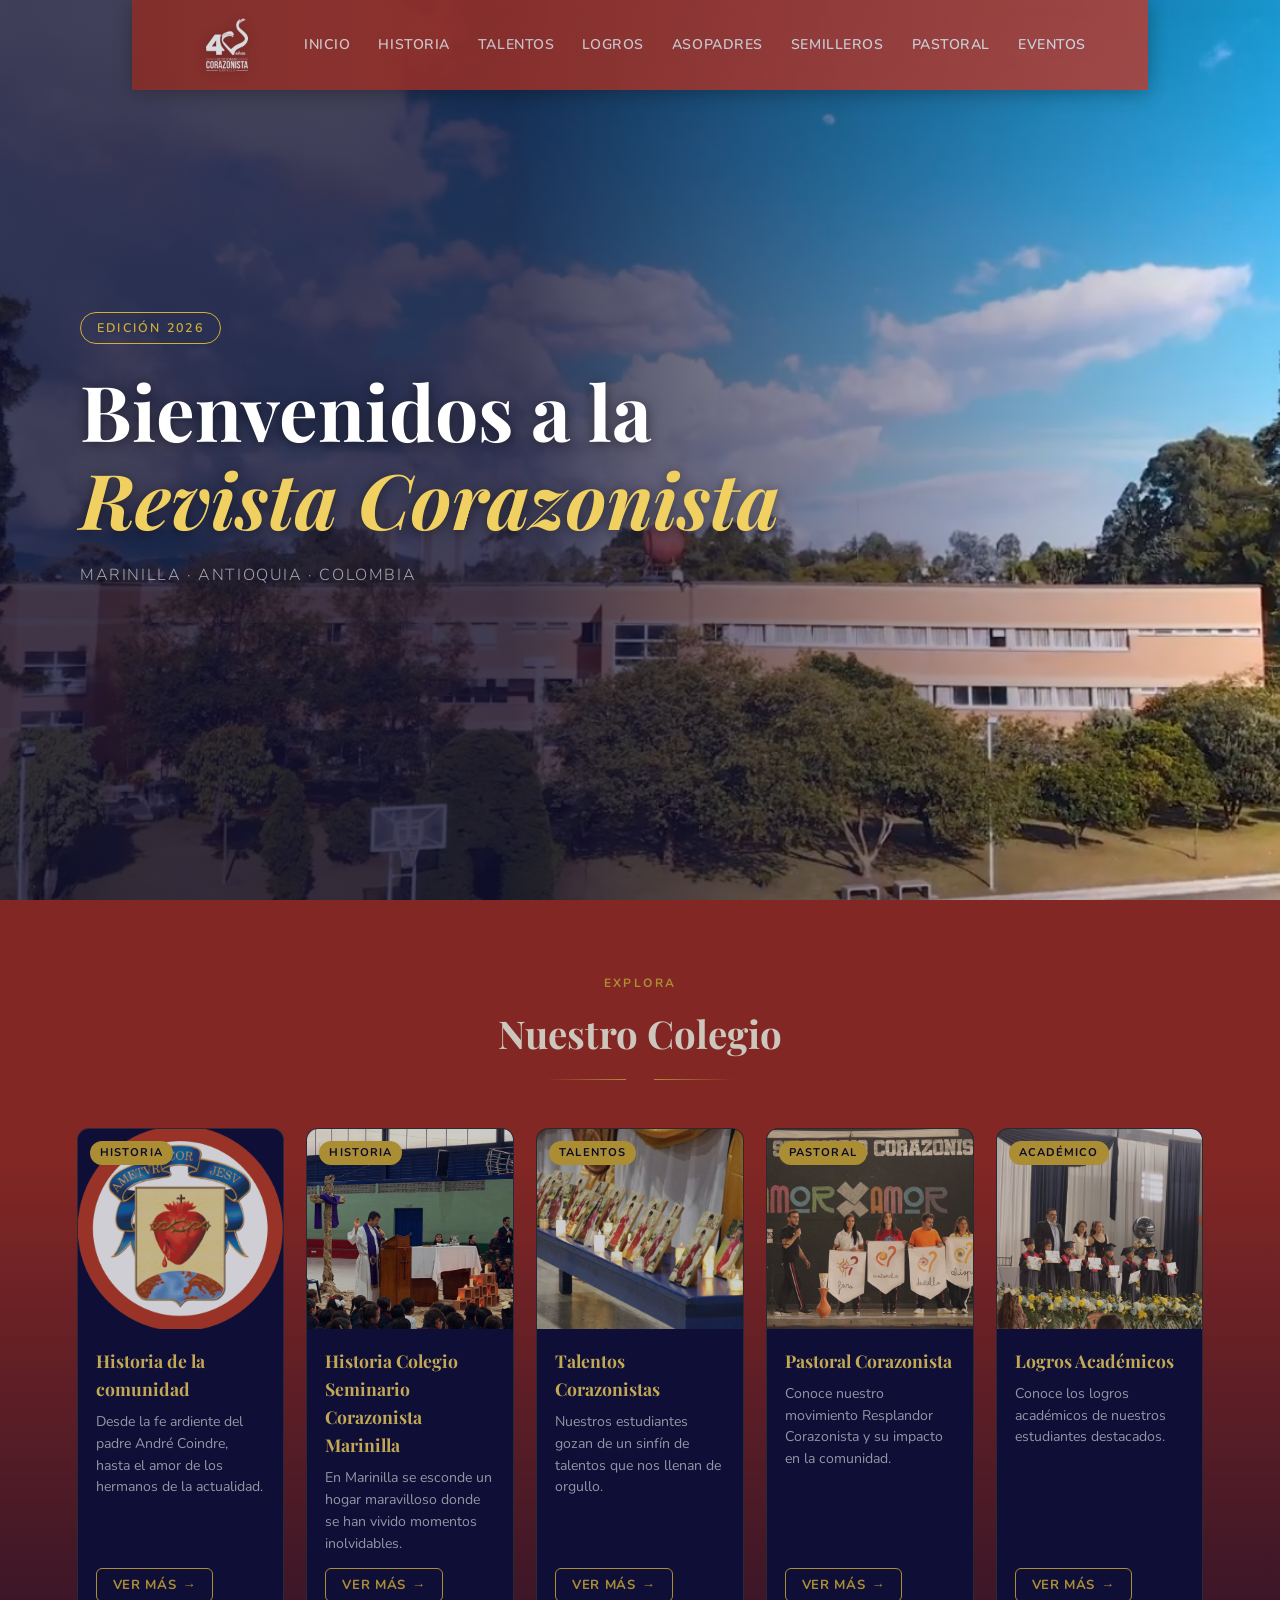
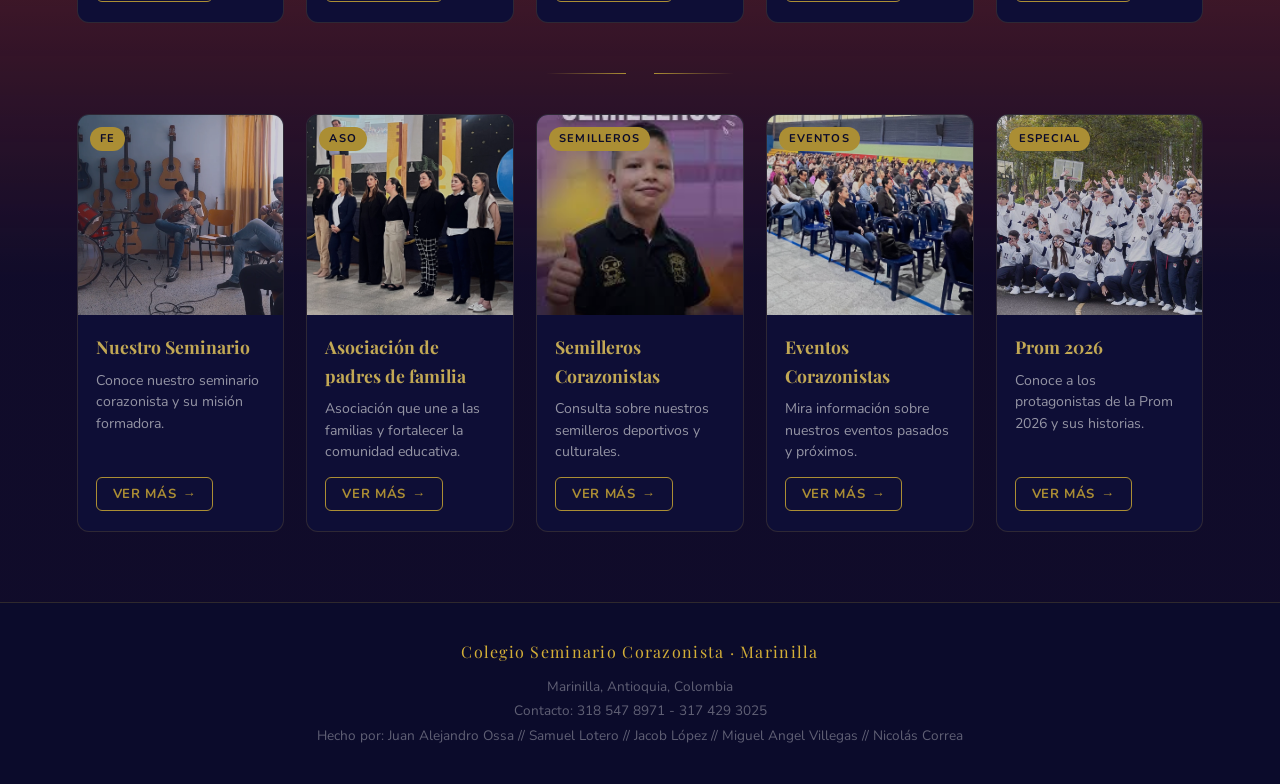
==== commit 65475069: "Actualizado 12/06/26 Cambio más resiente: Se cambio el flipbook con uno local, y se editaron las pag" ====
--- a/index.html
+++ b/index.html
@@ -11,7 +11,7 @@
 <body>
 
 <!-- GALLETICAS -->
-<div class="modal-overlay" id="modalOverlay" onclick="cerrarModal()">
+<div class="modal-overlay" id="modalOverlay" onclick="cGalletas()">
     <div class="modal-panel" onclick="event.stopPropagation()">
         <div class="modal-header">
             <div class="modal-deco-top">
@@ -30,7 +30,10 @@
         <div class="modal-body" id="modalCuerpo">
             <p>Contenido en construcción...</p>
         </div>
-        <button class="modal-close" onclick="cerrarModal()">✕ Cerrar</button>
+        <button class="modal-close" onclick="cGalletas()">✕ Cerrar</button>
+        <button class="modal-close" id='hiper' onclick="window.location.href='Talentos.html'">
+  ✕ expandir
+</button>
     </div>
 </div>
 
@@ -38,23 +41,25 @@
 <section class="hero">
     <nav class="hero2">
         <div class="logo">
-            <img src="img/Logo corazonista 40 años-02.png" alt="Logo Corazonista">
+            <a href="https://csc.edu.co" target="_blank">
+                <img src="img/Logo corazonista 40 años-02.png" alt="Logo Corazonista">
+            </a>
         </div>
         <ul class="menu-nav">
-            <li><a href="#inicio">Inicio</a></li>
-            <li><a href="#menu">Historia</a></li>
-            <li><a href="#menu">Talentos</a></li>
-            <li><a href="#menu">Noticias</a></li>
-            <li><a href="#menu">Deportivo</a></li>
-            <li><a href="#menu">Semilleros</a></li>
-            <li><a href="#menu">Pastoral</a></li>
-            <li><a href="#menu">Eventos</a></li>
+            <li><a href="index.html">Inicio</a></li>
+            <li><a href="historiaCSC.html">Historia</a></li>
+            <li><a href="Talentos.html">Talentos</a></li>
+            <li><a href="logros.html">Logros</a></li>
+            <li><a href="asopadres.html">Asopadres</a></li>
+            <li><a href="semilleros.html">Semilleros</a></li>
+            <li><a href="pastoral.html">Pastoral</a></li>
+            <li><a href="eventos.html">Eventos</a></li>
         </ul>
     </nav>
 
     <div class="contenido" id="inicio">
         <div class="hero-badge">  Edición 2026  </div>
-        <h1 id="titulo-restaurante">Bienvenidos a la<br><em>Revista Corazonista</em></h1>
+        <div class="nombrechoco"><h1 id="titulo-restaurante">Bienvenidos a la<br><em>Revista Corazonista</em></h1></div>
         <p class="hero-sub">Marinilla · Antioquia · Colombia</p>
     </div>
 </section>
@@ -70,11 +75,11 @@
     <div class="menu-container">
         <div class="card" onclick="galletas('Nuestra Historia','La historia de la Congregación','historia')">
             <div class="card-img-wrap">
-                <img src="img/primerFondo.jpg" alt="Nuestra Historia">
+                <img src="img/historia.png" alt="Nuestra Historia">
                 <div class="card-tag">Historia</div>
             </div>
             <div class="card-body">
-                <h3>Nuestra Historia</h3>
+                <h3>Historia de la comunidad</h3>
                 <p>Desde la fe ardiente del padre André Coindre, hasta el amor de los hermanos de la actualidad.</p>
                 <button class="btn-outline">Ver más <span>→</span></button>
             </div>
@@ -86,7 +91,7 @@
                 <div class="card-tag">Historia</div>
             </div>
             <div class="card-body">
-                <h3>Historia CSC</h3>
+                <h3>Historia Colegio Seminario Corazonista Marinilla</h3>
                 <p>En Marinilla se esconde un hogar maravilloso donde se han vivido momentos inolvidables.</p>
                 <button class="btn-outline">Ver más <span>→</span></button>
             </div>
@@ -134,7 +139,7 @@
     <div class="menu-container">
         <div class="card" onclick="galletas('Nuestro Seminario','Formación vocacional','seminario')">
             <div class="card-img-wrap">
-                <img src="img/pastoral.jpg" alt="Seminario">
+                <img src="img/Seminariocsc.PNG" alt="Seminario">
                 <div class="card-tag">Fe</div>
             </div>
             <div class="card-body">
@@ -146,7 +151,7 @@
 
         <div class="card" onclick="galletas('Asopadres','Asociación de padres de familia','Asopadres')">
             <div class="card-img-wrap">
-                <img src="img/pastoral.jpg" alt="Asopadres">
+                <img src="img/asopadres.jpg" alt="Asopadres">
                 <div class="card-tag">Aso</div>
             </div>
             <div class="card-body">
@@ -158,7 +163,7 @@
 
         <div class="card" onclick="galletas('Semilleros Corazonistas','Deporte y cultura','semilleros')">
             <div class="card-img-wrap">
-                <img src="img/pastoral.jpg" alt="Semilleros">
+                <img src="img/semilleros.jpg" alt="Semilleros">
                 <div class="card-tag">Semilleros</div>
             </div>
             <div class="card-body">
@@ -170,7 +175,7 @@
 
         <div class="card" onclick="galletas('Eventos Corazonistas','Lo que nos une','eventos')">
             <div class="card-img-wrap">
-                <img src="img/pastoral.jpg" alt="Eventos">
+                <img src="img/eventos.jpg" alt="Eventos">
                 <div class="card-tag">Eventos</div>
             </div>
             <div class="card-body">
@@ -181,7 +186,7 @@
         </div>
         <div class="card" onclick="galletas('Prom 2026','Una noche para recordar','prom')">
             <div class="card-img-wrap">
-                <img src="img/pastoral.jpg" alt="Prom">
+                <img src="img/prom2026.jpeg" alt="Prom">
                 <div class="card-tag">Especial</div>
             </div>
             <div class="card-body">
@@ -195,37 +200,49 @@
 
 <!-- FOOTER -->
 <footer>
-    <div class="footer-deco">  Colegio Sagrado Corazón · Marinilla  </div>
+    <div class="footer-deco">  Colegio Seminario Corazonista · Marinilla  </div>
     <p>Marinilla, Antioquia, Colombia</p>
-    <p>Contacto: (123) 456-7890</p>
+    <p>Contacto:  318 547 8971 - 317 429 3025 </p>
+    <p>Hecho por: Juan Alejandro Ossa // Samuel Lotero // Jacob López // Miguel Angel Villegas // Nicolás Correa</p>
 </footer>
 
 <script>
 const contenidos = {
-    historia:     { subtitulo: 'Congregación de los Sagrados Corazones', cuerpo: '<p>  <strong>Próximamente:</strong> aquí encontrarás la historia completa de la Congregación fundada por el padre André Coindre.</p>' },
-    'historia-csc': { subtitulo: 'Colegio Sagrado Corazón · Marinilla', cuerpo: '<p>  <strong>Próximamente:</strong> la historia del colegio en Marinilla, sus momentos más importantes y su legado en la comunidad.</p>' },
-    talentos:     { subtitulo: 'Orgullo corazonista', cuerpo: '<p>  <strong>Próximamente:</strong> galería y perfiles de los estudiantes más talentosos del colegio en arte, ciencia y deporte.</p>' },
-    pastoral:     { subtitulo: 'Movimiento Resplandor Corazonista', cuerpo: '<p>  <strong>Próximamente:</strong> información sobre el movimiento pastoral, sus actividades y su misión espiritual.</p>' },
-    logros:       { subtitulo: 'Excelencia académica', cuerpo: '<p>  <strong>Próximamente:</strong> reconocimientos, premios y resultados académicos destacados de nuestros estudiantes.</p>' },
-    seminario:    { subtitulo: 'Formación vocacional', cuerpo: '<p>  <strong>Próximamente:</strong> conoce el seminario corazonista, su formación y sus vocaciones.</p>' },
-    granja:       { subtitulo: 'Conexión con la naturaleza', cuerpo: '<p>  <strong>Próximamente:</strong> galería fotográfica y descripción de la granja corazonista.</p>' },
-    semilleros:   { subtitulo: 'Deporte y cultura', cuerpo: '<p>  <strong>Próximamente:</strong> información sobre los semilleros deportivos y culturales del colegio.</p>' },
-    eventos:      { subtitulo: 'Lo que nos une', cuerpo: '<p>  <strong>Próximamente:</strong> agenda de eventos pasados y próximos del colegio corazonista.</p>' },
-    prom:         { subtitulo: 'Promoción 2026', cuerpo: '<p>  <strong>Próximamente:</strong> conoce a los estudiantes de la Prom 2026 y su historia juntos.</p>' },
-    Asopadres:      {subtitulo: 'Aso', cuerpo: '<p>  <strong>Próximamente:</strong> La Asociación de Padres del Colegio Seminario Corazonistas apoya la formación de los estudiantes y fortalece la comunidad educativa mediante la participación y colaboración entre familias y colegio.</p>' },
+   historia: {
+  link: 'historiaC.html',
+  subtitulo: 'Congregación de los Hermanos del Sagrado Corazón',
+  cuerpo: `
+    <p><strong>Descubre:</strong>  en valores cristianos como la fraternidad, el servicio y el amor al prójimo, extendiendo hoy su labor a numerosos países del mundo.</p>
+
+    <video controls width="100%">
+      <source src="Media/video padre.mp4" type="video/mp4">
+      Tu navegador no soporta el video.
+    </video>
+  `
+},
+    'historia-csc': { link: 'historiaCSC.html',subtitulo: 'Colegio Seminario Corazonista · Marinilla', cuerpo: '<p>  <strong>Descubre:</strong> la historia del colegio en Marinilla, sus momentos más importantes y su legado en la comunidad.</p>' },
+    talentos:     { link: 'Talentos.html',subtitulo: 'Orgullo corazonista', cuerpo: '<p>  <strong>Descubre:</strong> galería y perfiles de los estudiantes más talentosos del colegio en arte, ciencia y deporte.</p>' },
+    pastoral:     { link: 'pastoral.html',subtitulo: 'Movimiento Resplandor Corazonista', cuerpo: '<p>  <strong>Descubre:</strong> información sobre el movimiento pastoral, sus actividades y su misión espiritual.</p>' },
+    logros:       { link: 'logros.html',subtitulo: 'Excelencia académica', cuerpo: '<p>  <strong>Descubre:</strong> reconocimientos, premios y resultados académicos destacados de nuestros estudiantes.</p>' },
+    seminario:    { link: 'seminario.html',subtitulo: 'Formación vocacional', cuerpo: '<p>  <strong>Descubre:</strong> conoce el seminario corazonista, su formación y sus vocaciones.</p>' },
+    semilleros:   { link: 'semilleros.html',subtitulo: 'Deporte y cultura', cuerpo: '<p>  <strong>Descubre:</strong> información sobre los semilleros deportivos y culturales del colegio.</p>' },
+    eventos:      { link: 'eventos.html',subtitulo: 'Lo que nos une', cuerpo: '<p>  <strong>Descubre:</strong> agenda de eventos pasados y próximos del colegio corazonista.</p>' },
+    prom:         { link: 'prom.html',subtitulo: 'Promoción 2026', cuerpo: '<p>  <strong>Descubre:</strong> conoce a los estudiantes de la Prom 2026 y su historia juntos.</p>' },
+    Asopadres:      {link: 'asopadres.html',subtitulo: 'Aso', cuerpo: '<p>  <strong>Descubre:</strong> La Asociación de Padres del Colegio Seminario Corazonistas apoya la formación de los estudiantes y fortalece la comunidad educativa mediante la participación y colaboración entre familias y colegio.</p>' },
 };
 
 function galletas(titulo, subtitulo, clave) {
     const data = contenidos[clave] || {};
-    document.getElementById('botonTitulo').textContent = titulo;
-    document.getElementById('botonSubtitulo').textContent = data.subtitulo || subtitulo;
-    document.getElementById('botonCuerpo').innerHTML = data.cuerpo || '<p>Contenido en construcción.</p>';
-    document.getElementById('botonOverlay').classList.add('activo');
+    document.getElementById('modalTitulo').textContent = titulo;
+    document.getElementById('modalSubtitulo').textContent = data.subtitulo || subtitulo;
+    document.getElementById('modalCuerpo').innerHTML = data.cuerpo || '<p>Contenido en construcción.</p>';
+    document.getElementById('hiper').onclick = () => { window.location.href = `${data.link}`};
+    document.getElementById('modalOverlay').classList.add('activo');
     document.body.style.overflow = 'hidden';
 }
 
 function cGalletas() {
-    document.getElementById('botonOverlay').classList.remove('activo');
+    document.getElementById('modalOverlay').classList.remove('activo');
     document.body.style.overflow = '';
 }
 
--- a/main.css
+++ b/main.css
@@ -11,11 +11,11 @@
     --rojo: #c0392b;
     --rojo-oscuro: #922b21;
     --rojo-claro: #e74c3c;
-    --dorado: #d4af37;
+    --dorado: rgb(212, 175, 55);
     --dorado-claro: #f0d060;
     --dorado-oscuro: #a07d1a;
     --azul-noche: #0b0b2b;
-    --azul-medio: #10103a;
+    --azul-medio: rgb(16, 16, 58);
     --crema: #fdf6e3;
     --blanco: #ffffff;
     --radio: 12px;
@@ -37,8 +37,7 @@
    ========================================== */
 .hero {
     min-height: 100vh;
-    background-image: url(img/Aereafondo.png
-    );
+    background-image: url(img/Aereafondo.png);
     background-size: cover;
     background-position: center;
     display: flex;
@@ -115,6 +114,7 @@
     background: linear-gradient(to right, rgba(11,11,43,0.78) 40%, transparent);
 }
 
+
 .hero-badge {
     display: inline-block;
     font-size: 0.78em;
@@ -199,7 +199,7 @@
 .menu {
     padding: 70px 6%;
     /*background: linear-gradient(180deg, var(--rojo-oscuro) 50%, #7b1a14 50%);*/
-    background: linear-gradient( #a02e24 , #310101);
+    background: linear-gradient( rgb(161, 47, 35 )20%, rgba(161, 47, 35, .05 )75%) transparent;
     opacity: 0.8;
 }
 
@@ -547,7 +547,7 @@
         justify-content: center;
         padding-bottom: 10px;
     }
-|
+s
     .menu-nav a {
         font-size: 0.75em;
         padding: 6px 8px;
@@ -565,3 +565,595 @@
         font-size: 1.45rem;
     }
 }
+/* ==========================================
+   ARTÍCULO / REVISTA — historiaC
+   ========================================== */
+
+.art-cover {
+    padding: 80px 8% 60px;
+    background: linear-gradient(160deg, var(--rojo-oscuro) 0%, var(--azul-noche) 70%);
+    border-bottom: 1px solid rgba(212,175,55,0.2);
+}
+
+.art-cover-inner {
+    max-width: 760px;
+}
+
+.art-cover-title {
+    font-family: 'Playfair Display', serif;
+    font-size: clamp(2.2rem, 5vw, 4rem);
+    font-weight: 700;
+    line-height: 1.15;
+    color: var(--blanco);
+    margin: 14px 0 18px;
+    text-shadow: 0 2px 14px rgba(0, 0, 0, 0.4);
+}
+
+.art-cover-title em {
+    color: var(--dorado-claro);
+    font-style: italic;
+}
+
+.art-cover-sub {
+    font-size: 1.05em;
+    color: rgba(255,255,255,0.65);
+    max-width: 580px;
+    line-height: 1.6;
+}
+
+.art-cover-meta {
+    font-size: 0.78em;
+    letter-spacing: 0.14em;
+    text-transform: uppercase;
+    color: var(--dorado);
+    margin-top: 16px;
+    font-weight: 600;
+}
+
+.art-main {
+    max-width: 860px;
+    margin: 0 auto;
+    padding: 60px 5% 80px;
+}
+
+.art-section {
+    margin-bottom: 52px;
+}
+
+.art-section p {
+    color: rgba(255,255,255,0.8);
+    font-size: 1em;
+    line-height: 1.85;
+    margin-bottom: 16px;
+}
+
+.art-section-title {
+    font-family: 'Playfair Display', serif;
+    font-size: 1.6rem;
+    font-weight: 700;
+    color: var(--dorado-claro);
+    margin-bottom: 10px;
+}
+
+.art-rule {
+    width: 48px;
+    height: 2px;
+    background: var(--dorado);
+    margin-bottom: 22px;
+    border-radius: 2px;
+}
+
+.art-dropcap::first-letter {
+    font-family: 'Playfair Display', serif;
+    font-size: 4.2em;
+    font-weight: 700;
+    color: var(--dorado);
+    float: left;
+    line-height: 0.78;
+    margin-right: 10px;
+    margin-top: 6px;
+    text-shadow: 0 0 20px rgba(212,175,55,0.4);
+}
+
+.art-dropcap {
+    color: rgba(255,255,255,0.85);
+    font-size: 1.05em;
+    line-height: 1.85;
+}
+
+.art-two-col {
+    display: grid;
+    grid-template-columns: 1fr 1fr;
+    gap: 40px;
+    align-items: start;
+}
+
+.art-col-text p {
+    color: rgba(255,255,255,0.8);
+    font-size: 0.97em;
+    line-height: 1.82;
+    margin-bottom: 14px;
+}
+
+.art-img-frame {
+    border: 1px solid rgba(212,175,55,0.3);
+    border-radius: var(--radio);
+    overflow: hidden;
+    background: var(--azul-medio);
+}
+
+.art-img-frame img {
+    width: 100%;
+    height: 260px;
+    object-fit: cover;
+    display: block;
+    filter: brightness(0.88) saturate(0.9);
+    transition: filter 0.3s;
+}
+
+.art-img-frame:hover img {
+    filter: brightness(1) saturate(1);
+}
+
+.art-img-caption {
+    display: block;
+    padding: 10px 14px;
+    font-size: 0.75em;
+    color: rgba(255,255,255,0.45);
+    letter-spacing: 0.06em;
+    font-style: italic;
+    border-top: 1px solid rgba(212,175,55,0.15);
+}
+
+.art-quote {
+    position: relative;
+    margin: 40px 0;
+    padding: 28px 36px 28px 60px;
+    border-left: 3px solid var(--dorado);
+    background: rgba(212,175,55,0.05);
+    border-radius: 0 var(--radio) var(--radio) 0;
+    font-family: 'Playfair Display', serif;
+    font-size: 1.25rem;
+    font-style: italic;
+    color: var(--dorado-claro);
+    line-height: 1.6;
+}
+
+.art-quote-mark {
+    position: absolute;
+    top: 8px;
+    left: 18px;
+    font-size: 3.5rem;
+    color: var(--dorado);
+    opacity: 0.5;
+    font-family: 'Playfair Display', serif;
+    line-height: 1;
+}
+
+.art-quote cite {
+    display: block;
+    margin-top: 12px;
+    font-size: 0.75rem;
+    letter-spacing: 0.12em;
+    text-transform: uppercase;
+    font-style: normal;
+    color: rgba(255,255,255,0.45);
+}
+
+.art-timeline {
+    position: relative;
+    padding-left: 24px;
+    border-left: 2px solid rgba(212,175,55,0.25);
+    display: flex;
+    flex-direction: column;
+    gap: 28px;
+}
+
+.art-tl-item {
+    display: grid;
+    grid-template-columns: 64px 20px 1fr;
+    align-items: start;
+    gap: 14px;
+}
+
+.art-tl-year {
+    font-family: 'Playfair Display', serif;
+    font-size: 0.85rem;
+    font-weight: 700;
+    color: var(--dorado);
+    text-align: right;
+    padding-top: 2px;
+}
+
+.art-tl-dot {
+    width: 12px;
+    height: 12px;
+    border-radius: 50%;
+    background: var(--dorado);
+    border: 2px solid var(--azul-noche);
+    margin-top: 3px;
+    box-shadow: 0 0 8px rgba(212,175,55,0.5);
+}
+
+.art-tl-content {
+    font-size: 0.93em;
+    color: rgba(255,255,255,0.75);
+    line-height: 1.6;
+    padding-top: 2px;
+}
+
+.art-video-wrap {
+    border-radius: var(--radio);
+    overflow: hidden;
+    border: 1px solid rgba(212,175,55,0.25);
+    background: #000;
+}
+
+.art-video-wrap video {
+    display: block;
+}
+
+.art-footer-note {
+    text-align: center;
+    margin-top: 60px;
+}
+
+.art-footer-note p {
+    color: rgba(255,255,255,0.35);
+    font-size: 0.83em;
+    margin-top: 18px;
+    letter-spacing: 0.06em;
+}
+
+@media (max-width: 768px) {
+    .art-cover {
+        padding: 60px 6% 40px;
+    }
+
+    .art-two-col {
+        grid-template-columns: 1fr;
+        gap: 28px;
+    }
+
+    .art-tl-item {
+        grid-template-columns: 52px 16px 1fr;
+        gap: 10px;
+    }
+
+    .art-quote {
+        padding: 22px 22px 22px 46px;
+        font-size: 1.05rem;
+    }
+}
+/* Grid de tarjetas de sedes */
+.art-col-grid {
+    display: grid;
+    grid-template-columns: repeat(auto-fit, minmax(240px, 1fr));
+    gap: 20px;
+    margin-top: 28px;
+}
+
+.art-info-card {
+    background: var(--azul-medio);
+    border: 1px solid rgba(212,175,55,0.2);
+    border-radius: var(--radio);
+    padding: 22px 20px;
+    transition: border-color 0.3s;
+}
+
+.art-info-card:hover {
+    border-color: var(--dorado);
+}
+
+.art-info-card h3 {
+    font-family: 'Playfair Display', serif;
+    font-size: 1.05rem;
+    color: var(--dorado-claro);
+    margin-bottom: 10px;
+}
+
+.art-info-card p {
+    font-size: 0.88em;
+    color: rgba(255,255,255,0.7);
+    line-height: 1.65;
+    margin-bottom: 0;
+}
+/* VARIABLES */
+:root {
+    --dark-color: rgb(2, 4, 8);
+    --dark-hover: rgba(255, 255, 255, 0.1);
+
+    --light-color: rgb(245, 245, 245);
+    --light-hover: rgba(0, 0, 0, 0.1);
+}
+
+/* GENERAL */
+#nigga {
+    width: 100%;
+    height: 110dvh;
+    display: flex;
+    flex-direction: column;
+    justify-content: center;
+    align-items: center;
+    font-family: monospace, sans-serif;
+    font-size: 0.5rem;
+    transition: background-color 0.3s;
+}
+
+body.light-mode {
+    color: var(--dark-color);
+    background-color: var(--light-color)
+}
+
+body.light-mode #toggle-mode-btn:hover {
+    background-color: var(--light-hover);
+}
+
+body.dark-mode {
+    color: var(--light-color);
+    background-color: var(--dark-color);
+}
+
+body.dark-mode #toggle-mode-btn:hover {
+    background-color: var(--dark-hover);
+}
+
+a {
+    text-decoration: none;
+    color: var(--dark-color);
+}
+
+input {
+    display: none;
+}
+
+/* MAIN */
+#toggle-mode-btn {
+    width: 2rem;
+    height: 2rem;
+    position: fixed;
+    top: 1rem;
+    right: 1rem;
+    display: flex;
+    flex-direction: column;
+    justify-content: center;
+    align-items: center;
+    font-size: 1rem;
+    border: none;
+    border-radius: 0.5rem;
+    background-color: transparent;
+    transition: background-color 0.3s;
+    cursor: pointer;
+}
+
+#portfolio-link {
+    padding-right: 0.5rem;
+    position: fixed;
+    right: 1rem;
+    bottom: 1rem;
+    font-size: 0.75rem;
+}
+
+#github-link {
+    position: fixed;
+    bottom: 1rem;
+    left: 1rem;
+}
+
+/* RESPONSIVE WARNING */
+#responsive-warning {
+    width: 100%;
+    height: 100%;
+    padding: 2rem;
+    position: fixed;
+    top: 0;
+    left: 0;
+    display: none;
+    flex-direction: column;
+    justify-content: center;
+    align-items: center;
+    gap: 2rem;
+    font-size: 1rem;
+    text-align: center;
+    z-index: 9999;
+}
+
+.warning-icons {
+    font-size: 10rem;
+}
+
+@media (max-width: 768px) {
+    #responsive-warning.show {
+        display: flex;
+    }
+}
+
+/* FLIP BOOK */
+#flip_book {
+    width: 596px;
+    height: 840px;
+    position: relative;
+    transition-duration: 1s;
+    perspective: 2000px;
+}
+
+.front_cover,
+.back_cover {
+    width: 100%;
+    height: 100%;
+    display: flex;
+    flex-direction: column;
+    justify-content: center;
+    align-items: center;
+    border-radius: 2.5px 5px 5px 2.5px;
+    background-image: url(./assets/images/flip_book_edge_shading.webp);
+    background-size: cover;
+    background-position: center;
+    background-repeat: no-repeat;
+    /*background: conic-gradient(
+        from 0deg,
+        #ff007f,
+        #7f00ff,
+        #00bfff,
+        #00ff7f,
+        #ff007f);*/
+    background: linear-gradient(to right, rgb(77, 2, 2) 60%, rgb(151, 14, 14));
+    box-shadow: 0 0 5px 0 rgb(25, 25, 25, 0.25);
+}
+#imaenniga {
+    position: center;
+
+}
+
+.front_cover {
+    position: absolute;
+    cursor: pointer;
+    transform-origin: center left;
+    transition: transform 0.5s;
+    z-index: 99;
+}
+
+.front_cover label {
+    width: 100%;
+    height: 100%;
+    position: absolute;
+    cursor: pointer;
+}
+
+.page {
+    width: 576px;
+    height: 800px;
+    position: absolute;
+    top: 10px;
+    left: 1px;
+    border-radius: 0 5px 5px 0;
+    background-color: var(--azul-noche);
+    transform-origin: left;
+    transform-style: preserve-3d;
+    transform: rotateY(0deg);
+    transition-duration: 0.5s;
+}
+
+.front_page {
+    width: 100%;
+    height: 100%;
+    position: absolute;
+    backface-visibility: hidden;
+}
+
+.front_page label {
+    width: 100%;
+    height: 100%;
+    position: absolute;
+    cursor: pointer;
+    z-index: 100;
+}
+
+.back_page {
+    width: 100%;
+    height: 100%;
+    position: absolute;
+    backface-visibility: hidden;
+    transform: rotateY(180deg);
+    z-index: 100;
+}
+
+.back_page label {
+    width: 100%;
+    height: 100%;
+    position: absolute;
+    cursor: pointer;
+    z-index: 100;
+}
+
+.edge_shading {
+    width: 576px;
+    height: 800px;
+    position: absolute;
+    z-index: 98;
+}
+
+.front_content {
+    width: 574px;
+    height: 796px;
+    position: absolute;
+    top: 1px;
+    border-radius: 0 5px 5px 0;
+    z-index: 97;
+}
+
+.back_content {
+    width: 574px;
+    height: 796px;
+    position: absolute;
+    top: 1px;
+    left: 1px;
+    border-radius: 5px 0 0 5px;
+    z-index: 97;
+}
+
+.back_cover {
+    position: relative;
+    z-index: -1;
+}
+
+#page1 {
+    z-index: 8;
+}
+
+#page2 {
+    z-index: 5;
+}
+
+#page3 {
+    z-index: 4;
+}
+
+#page4 {
+    z-index: 3;
+}
+
+#page5 {
+    z-index: 2;
+}
+
+#cover_checkbox:checked~#flip_book {
+    transform: translateX(288px)
+}
+
+#cover_checkbox:checked~#flip_book .front_cover {
+    transform: rotateY(-180deg);
+    transition: transform 1.5s, z-index 0.5s 0.5s;
+    z-index: 1;
+}
+
+#cover_checkbox:checked~#flip_book #cover {
+    width: 80%;
+    height: 80%;
+    position: absolute;
+}
+
+#page1_checkbox:checked~#flip_book #page1 {
+    transform: rotateY(-180deg);
+    z-index: 3;
+}
+
+#page2_checkbox:checked~#flip_book #page2 {
+    transform: rotateY(-180deg);
+    z-index: 4;
+}
+
+#page3_checkbox:checked~#flip_book #page3 {
+    transform: rotateY(-180deg);
+    z-index: 5;
+}
+
+#page4_checkbox:checked~#flip_book #page4 {
+    transform: rotateY(-180deg);
+    z-index: 6;
+}
+
+#page5_checkbox:checked~#flip_book #page5 {
+    transform: rotateY(-180deg);
+    z-index: 9;
+}
